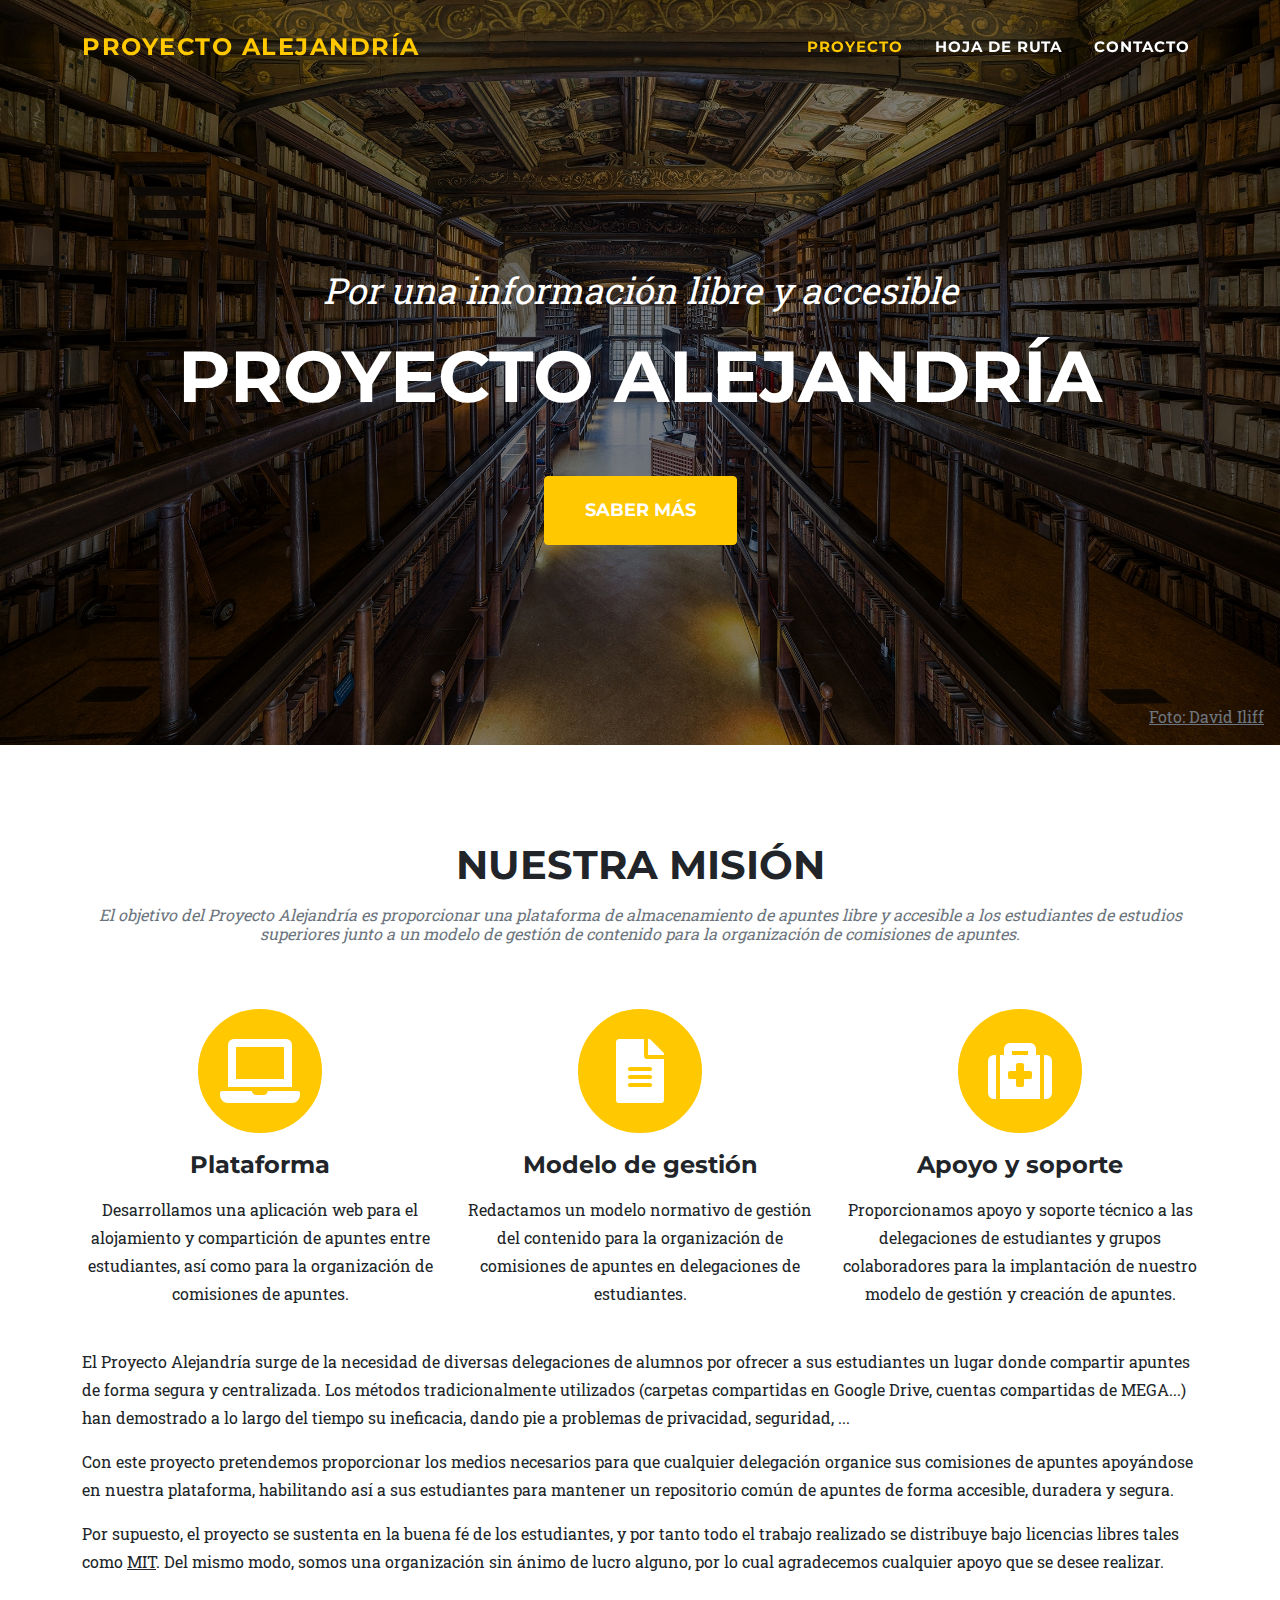
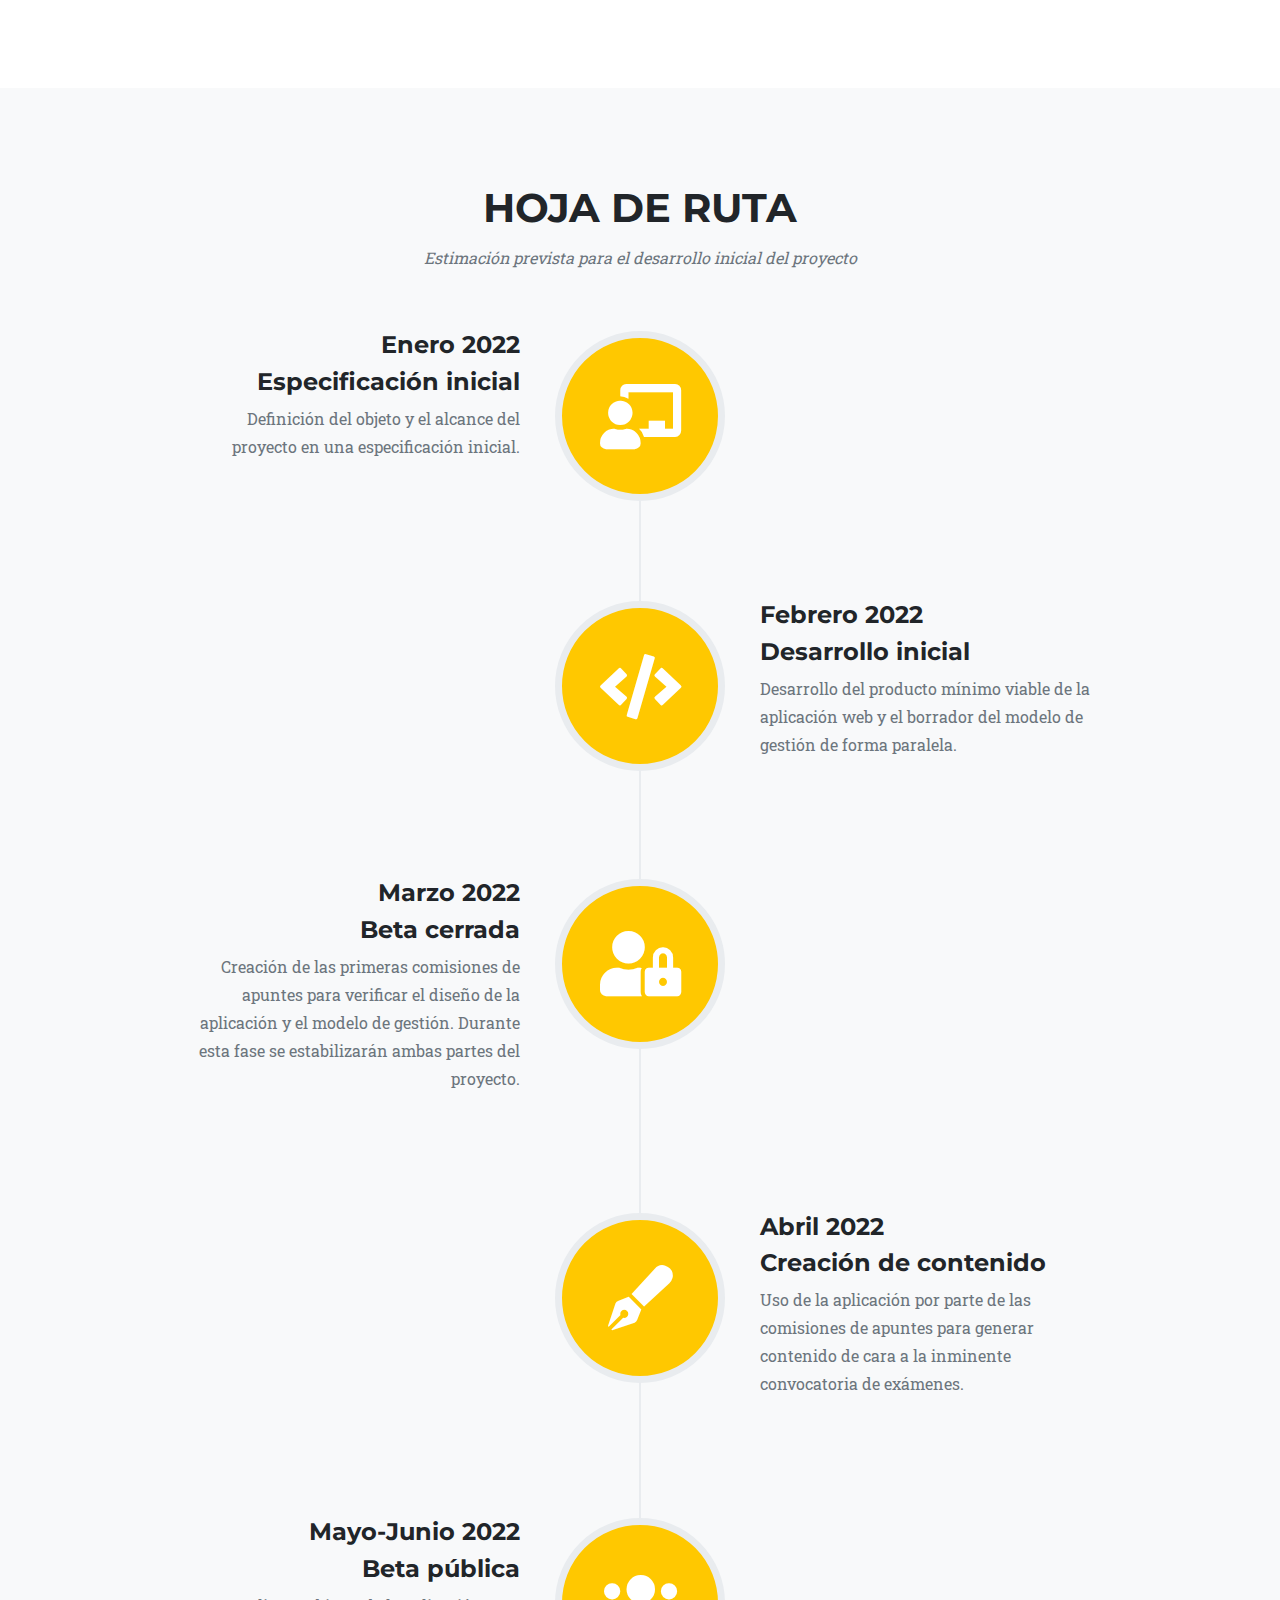
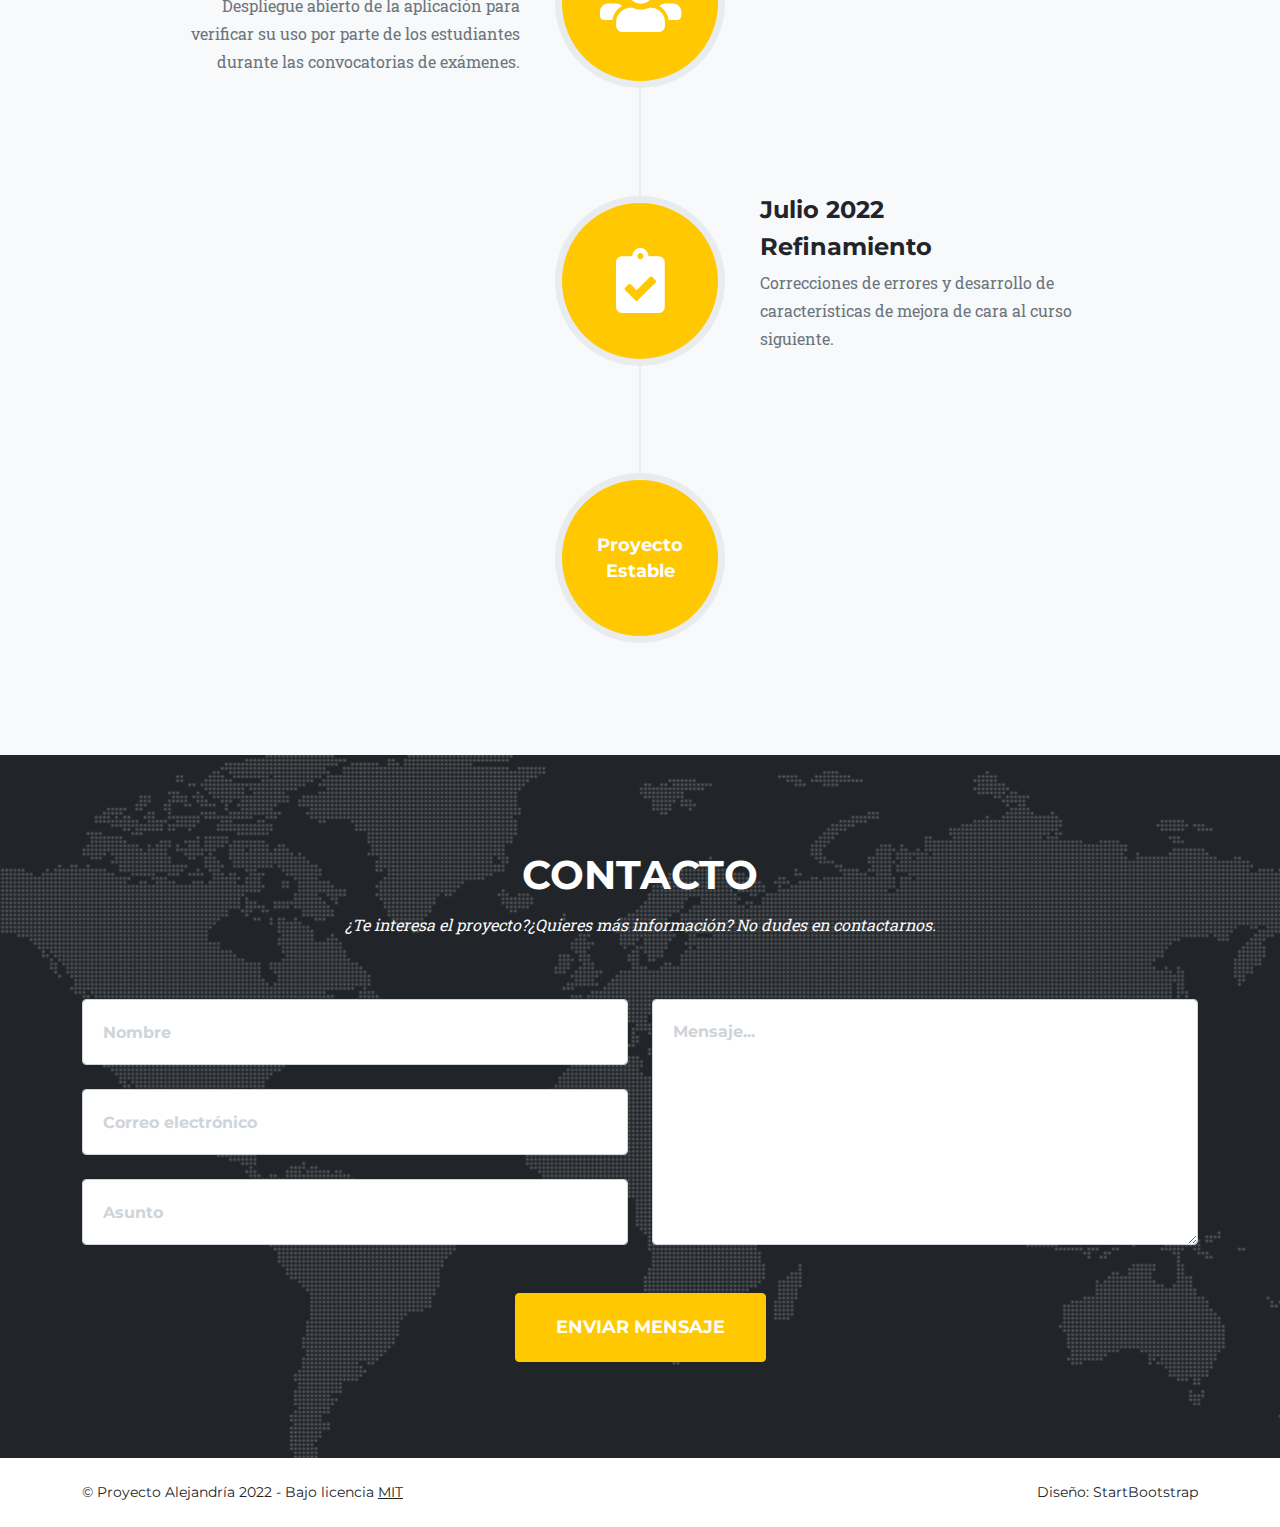
==== index.html @ dcf5bb4a "deploy: 50ae8acf750f9e8b99eaed8aeb4796adbdb91ac5" ====
<!doctype html><html><meta charset=utf-8>
<meta name=viewport content="width=device-width,initial-scale=1,shrink-to-fit=no">
<title>Proyecto Alejandría</title>
<link rel=icon type=image/x-icon href=/favicon.ico>
<link rel=stylesheet href=https://cdnjs.cloudflare.com/ajax/libs/font-awesome/5.15.4/css/all.min.css integrity="sha512-1ycn6IcaQQ40/MKBW2W4Rhis/DbILU74C1vSrLJxCq57o941Ym01SwNsOMqvEBFlcgUa6xLiPY/NS5R+E6ztJQ==" crossorigin=anonymous referrerpolicy=no-referrer>
<link href="https://fonts.googleapis.com/css?family=Montserrat:400,700" rel=stylesheet type=text/css>
<link href="https://fonts.googleapis.com/css?family=Roboto+Slab:400,100,300,700" rel=stylesheet type=text/css>
<link href=/sass/main.da55b5e3bb7fbbf6823df11631eddcbd10e75959806f0e089d5316227996bf57.css rel=stylesheet>
<body><nav class="navbar navbar-expand-lg navbar-dark fixed-top" id=mainNav>
<div class=container>
<a class=navbar-brand href=/>
Proyecto Alejandría
</a>
<button class=navbar-toggler type=button data-bs-toggle=collapse data-bs-target=#navbarResponsive aria-controls=navbarResponsive aria-expanded=false aria-label=Menú>
Menú <i class="fas fa-bars ms-1"></i>
</button>
<div class="collapse navbar-collapse" id=navbarResponsive>
<ul class="navbar-nav text-uppercase ms-auto py-4 py-lg-0">
<li class=nav-item><a class=nav-link href=#proyecto>Proyecto</a></li>
<li class=nav-item><a class=nav-link href=#hoja-ruta>Hoja de Ruta</a></li>
<li class=nav-item><a class=nav-link href=#contacto>Contacto</a></li>
</ul>
</div>
</div>
</nav>
<header class=masthead>
<div class=container>
<div class=masthead-subheading>Por una información libre y accesible</div>
<div class="masthead-heading text-uppercase">Proyecto Alejandría</div>
<a class="btn btn-primary btn-xl text-uppercase" href=#proyecto role=button title="Saber Más">Saber Más</a>
</div>
<div class=copyright>
<a class=text-muted href=https://commons.wikimedia.org/wiki/File:Duke_Humfrey%27s_Library_Interior_4,_Bodleian_Library,_Oxford,_UK_-_Diliff.jpg target=_blank title="Bodleian Library, Oxford, UK - Por David Iliff - Licencia CC BY-SA 3.0">Foto: David Iliff</a>
</div>
</header>
<section class=page-section id=proyecto>
<div class=container>
<div class=text-center>
<h2 class="section-heading text-uppercase">Nuestra Misión</h2>
<h3 class="section-subheading text-muted">El objetivo del Proyecto Alejandría es proporcionar una plataforma de almacenamiento de apuntes libre y accesible a los estudiantes de estudios superiores junto a un modelo de gestión de contenido para la organización de comisiones de apuntes.</h3>
</div>
<div class="row text-center">
<div class=col-md-4>
<span class="fa-stack fa-4x">
<i class="fas fa-circle fa-stack-2x text-primary"></i>
<i class="fas fa-laptop fa-stack-1x fa-inverse"></i>
</span>
<h4 class=my-3>Plataforma</h4>
<p>Desarrollamos una aplicación web para el alojamiento y compartición de apuntes entre estudiantes, así como para la organización de comisiones de apuntes.</p>
</div>
<div class=col-md-4>
<span class="fa-stack fa-4x">
<i class="fas fa-circle fa-stack-2x text-primary"></i>
<i class="fas fa-file-alt fa-stack-1x fa-inverse"></i>
</span>
<h4 class=my-3>Modelo de gestión</h4>
<p>Redactamos un modelo normativo de gestión del contenido para la organización de comisiones de apuntes en delegaciones de estudiantes.</p>
</div>
<div class=col-md-4>
<span class="fa-stack fa-4x">
<i class="fas fa-circle fa-stack-2x text-primary"></i>
<i class="fas fa-medkit fa-stack-1x fa-inverse"></i>
</span>
<h4 class=my-3>Apoyo y soporte</h4>
<p>Proporcionamos apoyo y soporte técnico a las delegaciones de estudiantes y grupos colaboradores para la implantación de nuestro modelo de gestión y creación de apuntes.</p>
</div>
</div>
<div class=mt-4>
<p>El Proyecto Alejandría surge de la necesidad de diversas delegaciones de alumnos por ofrecer a sus estudiantes un lugar donde compartir apuntes de forma segura y centralizada. Los métodos tradicionalmente utilizados (carpetas compartidas en Google Drive, cuentas compartidas de MEGA...) han demostrado a lo largo del tiempo su ineficacia, dando pie a problemas de privacidad, seguridad, ...</p>
<p>Con este proyecto pretendemos proporcionar los medios necesarios para que cualquier delegación organice sus comisiones de apuntes apoyándose en nuestra plataforma, habilitando así a sus estudiantes para mantener un repositorio común de apuntes de forma accesible, duradera y segura.</p>
<p>Por supuesto, el proyecto se sustenta en la buena fé de los estudiantes, y por tanto todo el trabajo realizado se distribuye bajo licencias libres tales como <a class=link-dark href=https://opensource.org/licenses/MIT target=_blank title="Licencia MIT">MIT</a>. Del mismo modo, somos una organización sin ánimo de lucro alguno, por lo cual agradecemos cualquier apoyo que se desee realizar.</p>
</div>
</div>
</section>
<section class="page-section bg-light" id=hoja-ruta>
<div class=container>
<div class=text-center>
<h2 class="section-heading text-uppercase">Hoja de Ruta</h2>
<h3 class="section-subheading text-muted">Estimación prevista para el desarrollo inicial del proyecto</h3>
</div>
<ul class=timeline>
<li>
<div class=timeline-image>
<i class="fas fa-chalkboard-teacher"></i>
</div>
<div class=timeline-panel>
<div class=timeline-heading>
<h4>Enero 2022</h4>
<h4 class=subheading>Especificación inicial</h4>
</div>
<div class=timeline-body><p class=text-muted>Definición del objeto y el alcance del proyecto en una especificación inicial. </p></div>
</div>
</li>
<li class=timeline-inverted>
<div class=timeline-image>
<i class="fas fa-code"></i>
</div>
<div class=timeline-panel>
<div class=timeline-heading>
<h4>Febrero 2022</h4>
<h4 class=subheading>Desarrollo inicial</h4>
</div>
<div class=timeline-body><p class=text-muted>Desarrollo del producto mínimo viable de la aplicación web y el borrador del modelo de gestión de forma paralela. </p></div>
</div>
</li>
<li>
<div class=timeline-image>
<i class="fas fa-user-lock"></i>
</div>
<div class=timeline-panel>
<div class=timeline-heading>
<h4>Marzo 2022</h4>
<h4 class=subheading>Beta cerrada</h4>
</div>
<div class=timeline-body><p class=text-muted>Creación de las primeras comisiones de apuntes para verificar el diseño de la aplicación y el modelo de gestión. Durante esta fase se estabilizarán ambas partes del proyecto.</p></div>
</div>
</li>
<li class=timeline-inverted>
<div class=timeline-image>
<i class="fas fa-pen-fancy"></i>
</div>
<div class=timeline-panel>
<div class=timeline-heading>
<h4>Abril 2022</h4>
<h4 class=subheading>Creación de contenido</h4>
</div>
<div class=timeline-body><p class=text-muted>Uso de la aplicación por parte de las comisiones de apuntes para generar contenido de cara a la inminente convocatoria de exámenes.</p></div>
</div>
</li>
<li>
<div class=timeline-image>
<i class="fas fa-users"></i>
</div>
<div class=timeline-panel>
<div class=timeline-heading>
<h4>Mayo-Junio 2022</h4>
<h4 class=subheading>Beta pública</h4>
</div>
<div class=timeline-body><p class=text-muted>Despliegue abierto de la aplicación para verificar su uso por parte de los estudiantes durante las convocatorias de exámenes.</p></div>
</div>
</li>
<li class=timeline-inverted>
<div class=timeline-image>
<i class="fas fa-clipboard-check"></i>
</div>
<div class=timeline-panel>
<div class=timeline-heading>
<h4>Julio 2022</h4>
<h4 class=subheading>Refinamiento</h4>
</div>
<div class=timeline-body><p class=text-muted>Correcciones de errores y desarrollo de características de mejora de cara al curso siguiente.</p></div>
</div>
</li>
<li>
<div class=timeline-image>
<h4>
Proyecto
<br>
Estable
</h4>
</div>
</li>
</ul>
</div>
</section>
<section class=page-section id=contacto>
<div class=container>
<div class=text-center>
<h2 class="section-heading text-uppercase">Contacto</h2>
<h3 class="section-subheading text-light">¿Te interesa el proyecto?¿Quieres más información? No dudes en contactarnos.</h3>
</div>
<form action=https://formspree.io/f/mwkyvnyo method=post>
<div class="row align-items-stretch mb-5">
<div class=col-md-6>
<div class=form-group>
<input class=form-control name=name type=text placeholder=Nombre required>
</div>
<div class=form-group>
<input class=form-control name=email type=email placeholder="Correo electrónico" required>
</div>
<div class="form-group mb-md-0">
<input class=form-control name=subject type=text placeholder=Asunto required>
</div>
</div>
<div class=col-md-6>
<div class="form-group form-group-textarea mb-md-0">
<textarea class=form-control name=message placeholder=Mensaje... required></textarea>
</div>
</div>
</div>
<div class=text-center>
<button class="btn btn-primary btn-xl text-uppercase" type=submit>Enviar mensaje</button>
</div>
</form>
</div>
</section>
<footer class="footer py-4">
<div class=container>
<div class="row align-items-center">
<div class="col-lg-4 text-lg-start">
&copy; Proyecto Alejandría 2022 - Bajo licencia <a class=link-dark href=https://opensource.org/licenses/MIT target=_blank title="Licencia MIT">MIT</a>
</div>
<div class="col-lg-4 my-3 my-lg-0">
</div>
<div class="col-lg-4 text-lg-end">
<a class="link-dark text-decoration-none" href=https://github.com/StartBootstrap/startbootstrap-agency target=_blank>Diseño: StartBootstrap</a>
</div>
</div>
</div>
</footer>
<script src=https://cdn.jsdelivr.net/npm/bootstrap@5.1.3/dist/js/bootstrap.bundle.min.js></script>
<script src=/js/scripts.078319189ae0132d919660f24d5e4fb6f93fa669568d945495b2c49f34165486.js></script>
</body>
</html>
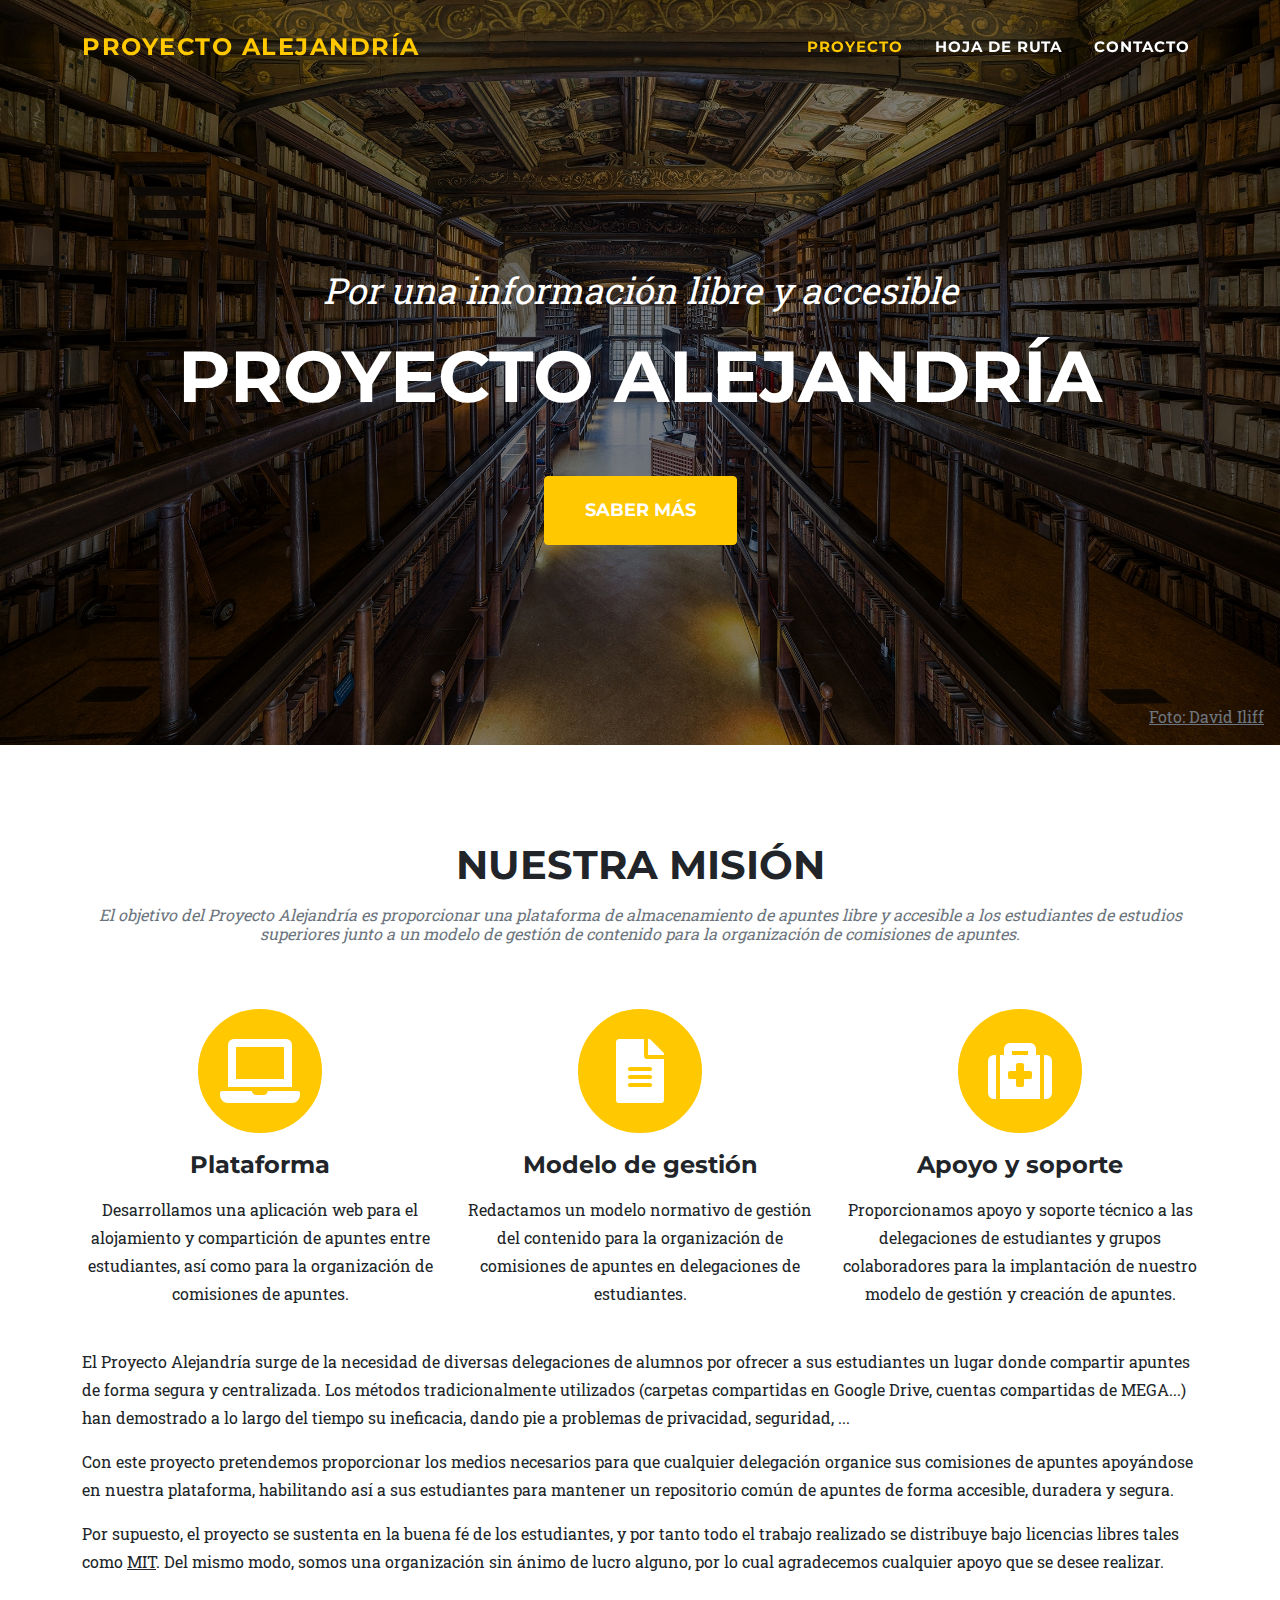
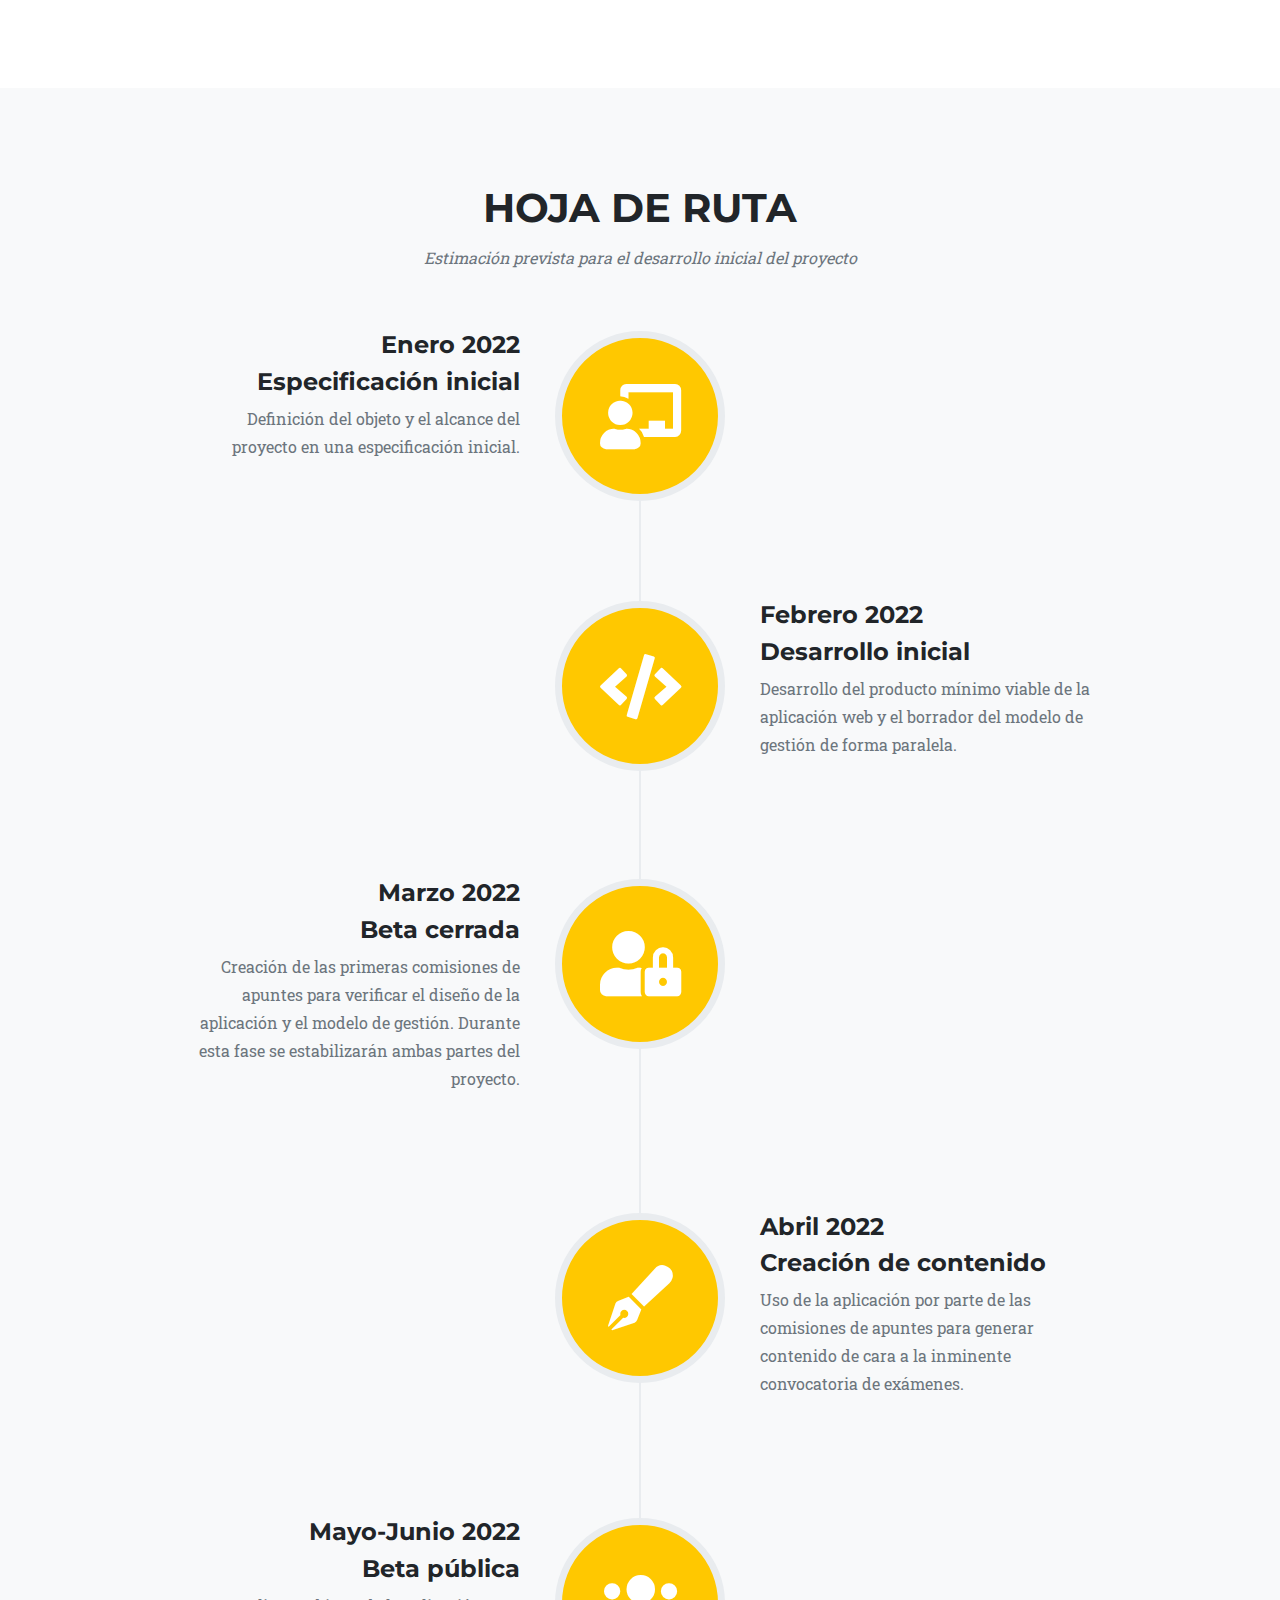
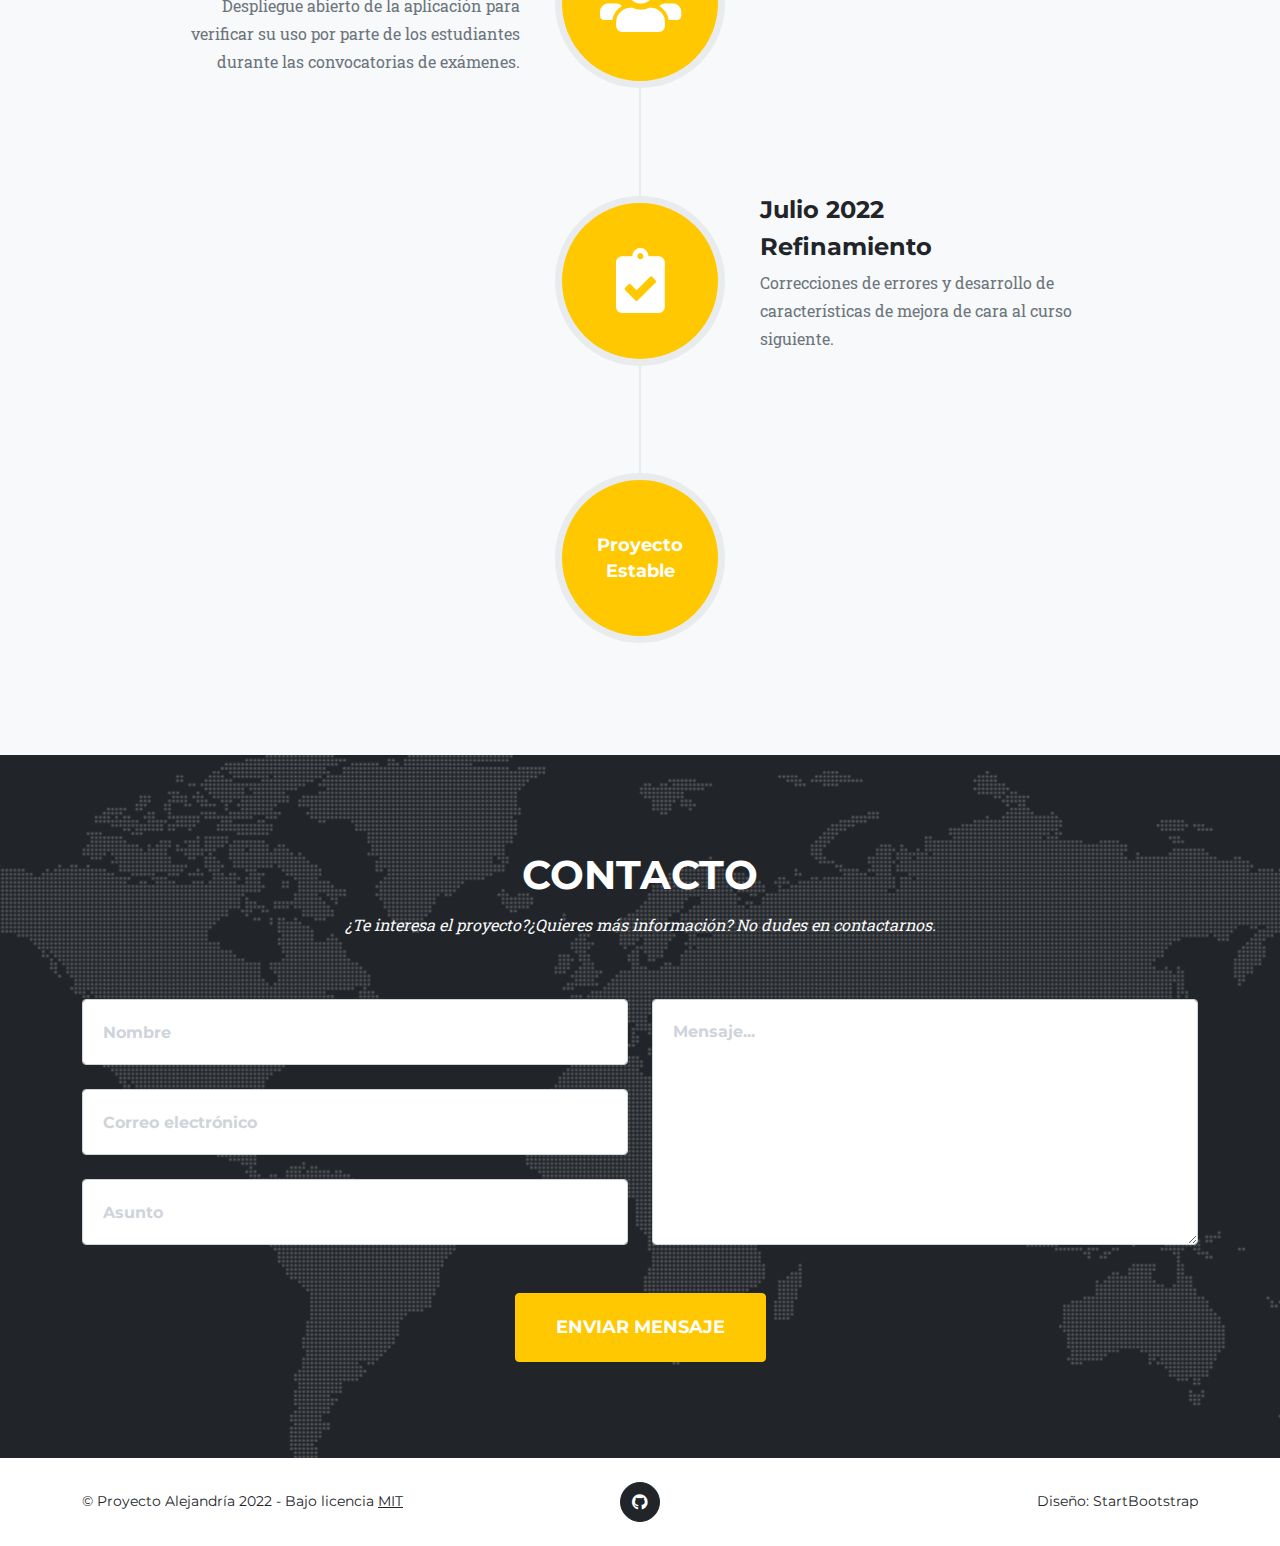
==== commit 989c6481: "deploy: cc19c4b8cca70e0024ae22dfbb6fc271e635e6be" ====
--- a/index.html
+++ b/index.html
@@ -201,6 +201,9 @@
 &copy; Proyecto Alejandría 2022 - Bajo licencia <a class=link-dark href=https://opensource.org/licenses/MIT target=_blank title="Licencia MIT">MIT</a>
 </div>
 <div class="col-lg-4 my-3 my-lg-0">
+<a class="btn btn-dark btn-social mx-2" href=https://github.com/proyecto-alejandria title="Proyecto Alejandría en GitHub" target=_blank>
+<i class="fab fa-github"></i>
+</a>
 </div>
 <div class="col-lg-4 text-lg-end">
 <a class="link-dark text-decoration-none" href=https://github.com/StartBootstrap/startbootstrap-agency target=_blank>Diseño: StartBootstrap</a>
@@ -209,6 +212,6 @@
 </div>
 </footer>
 <script src=https://cdn.jsdelivr.net/npm/bootstrap@5.1.3/dist/js/bootstrap.bundle.min.js></script>
-<script src=/js/scripts.078319189ae0132d919660f24d5e4fb6f93fa669568d945495b2c49f34165486.js></script>
+<script src=/js/home.078319189ae0132d919660f24d5e4fb6f93fa669568d945495b2c49f34165486.js></script>
 </body>
 </html>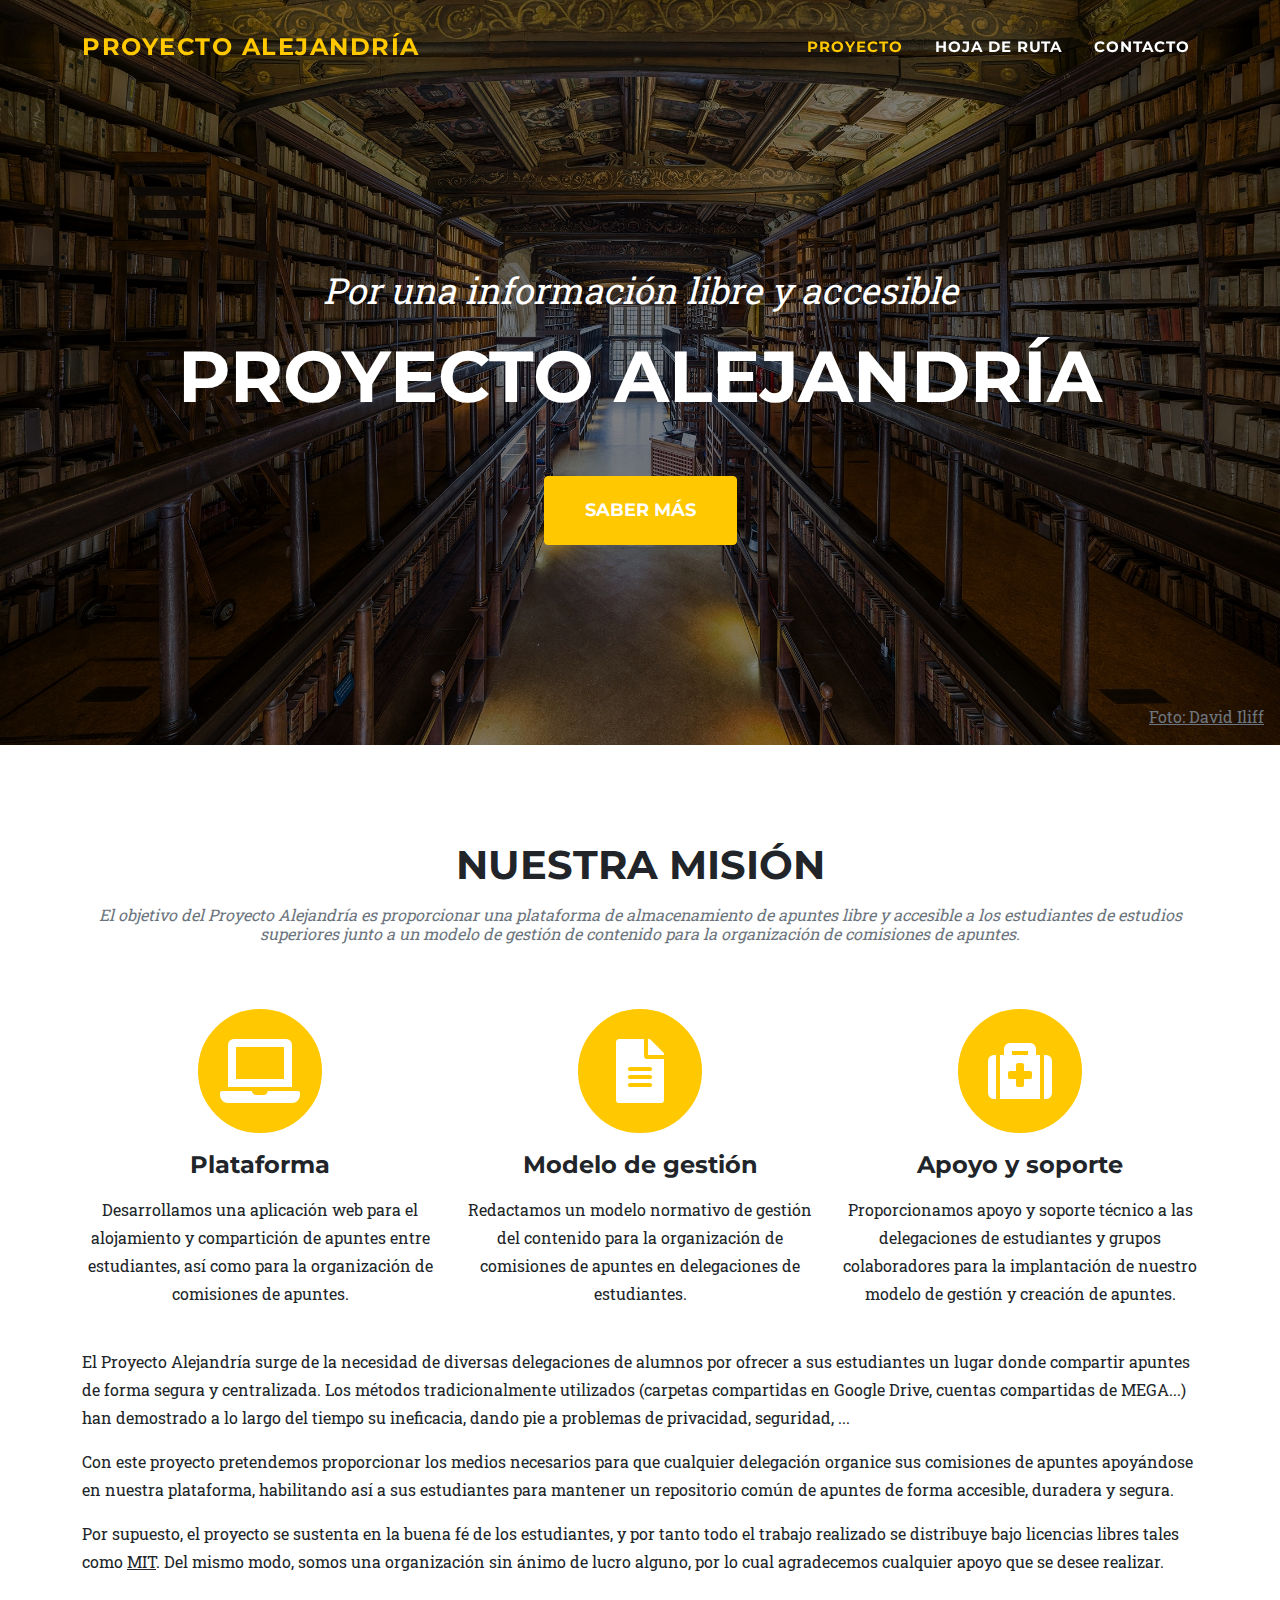
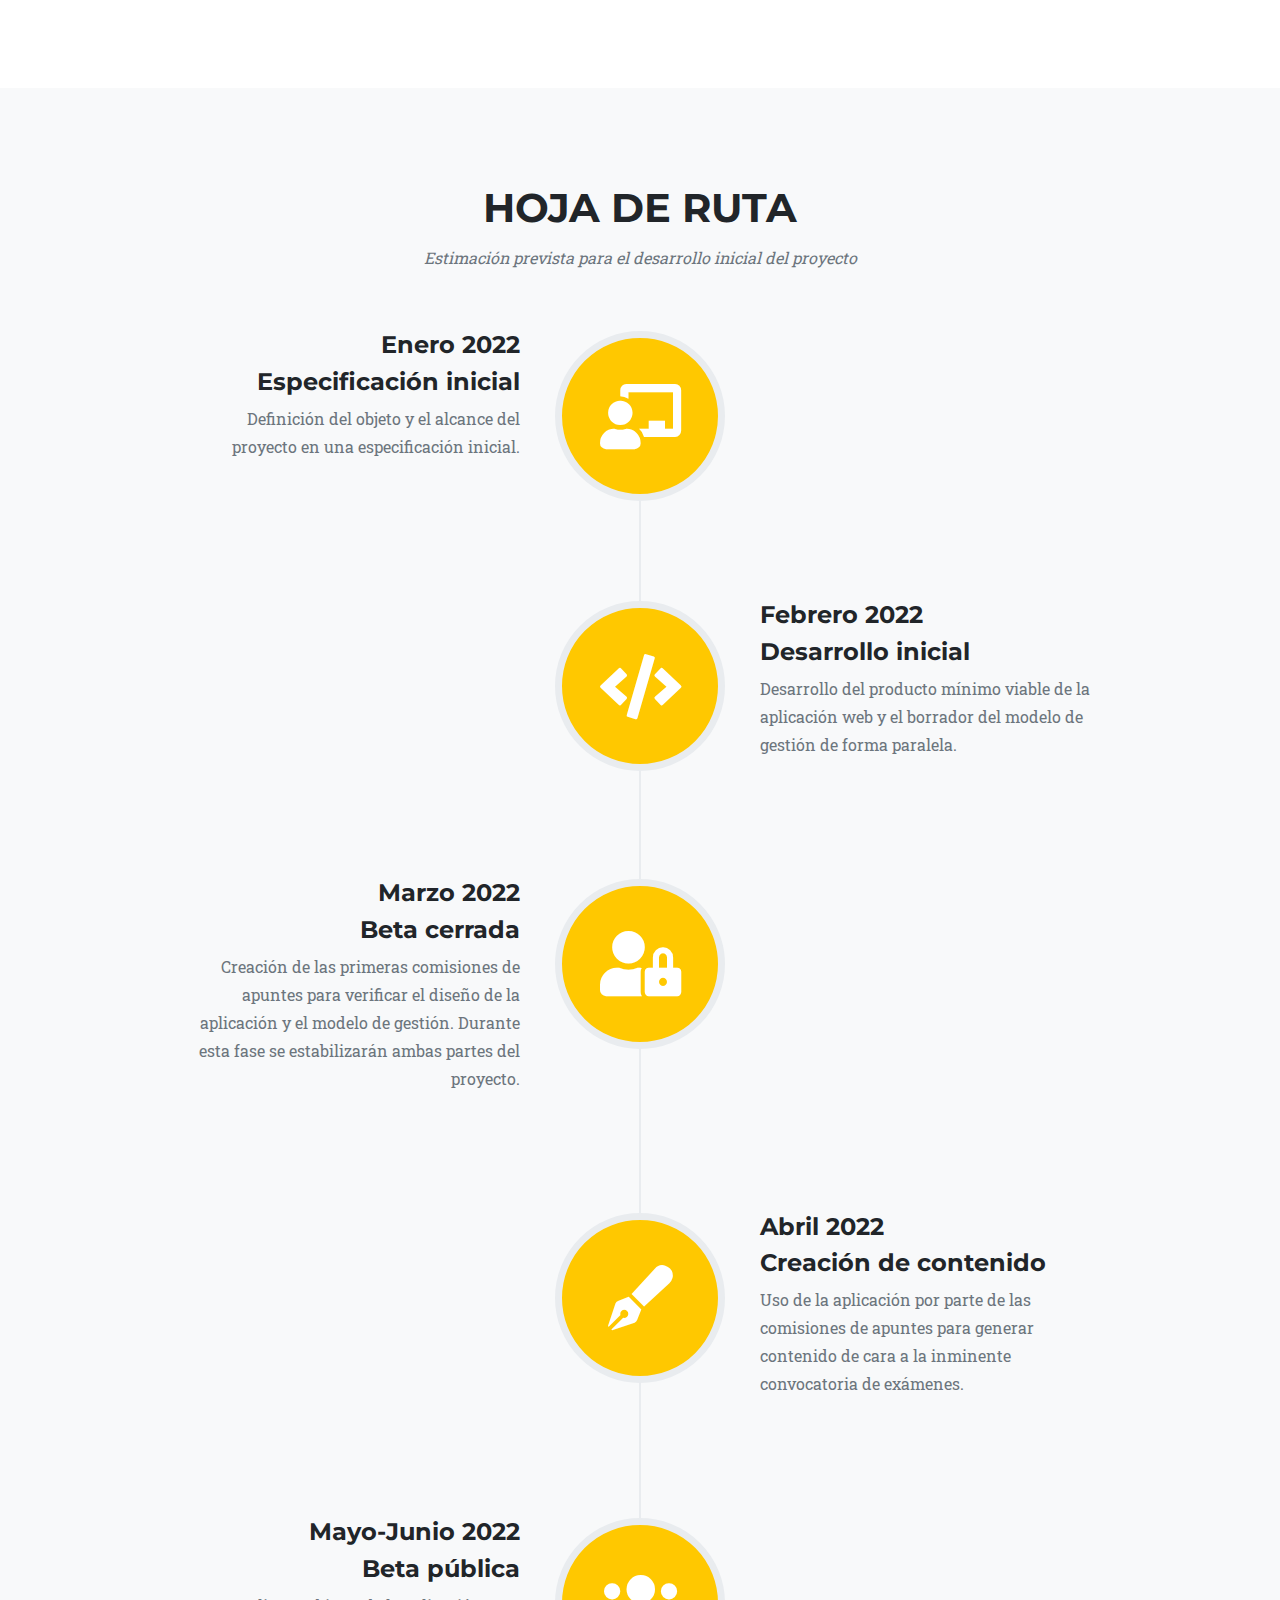
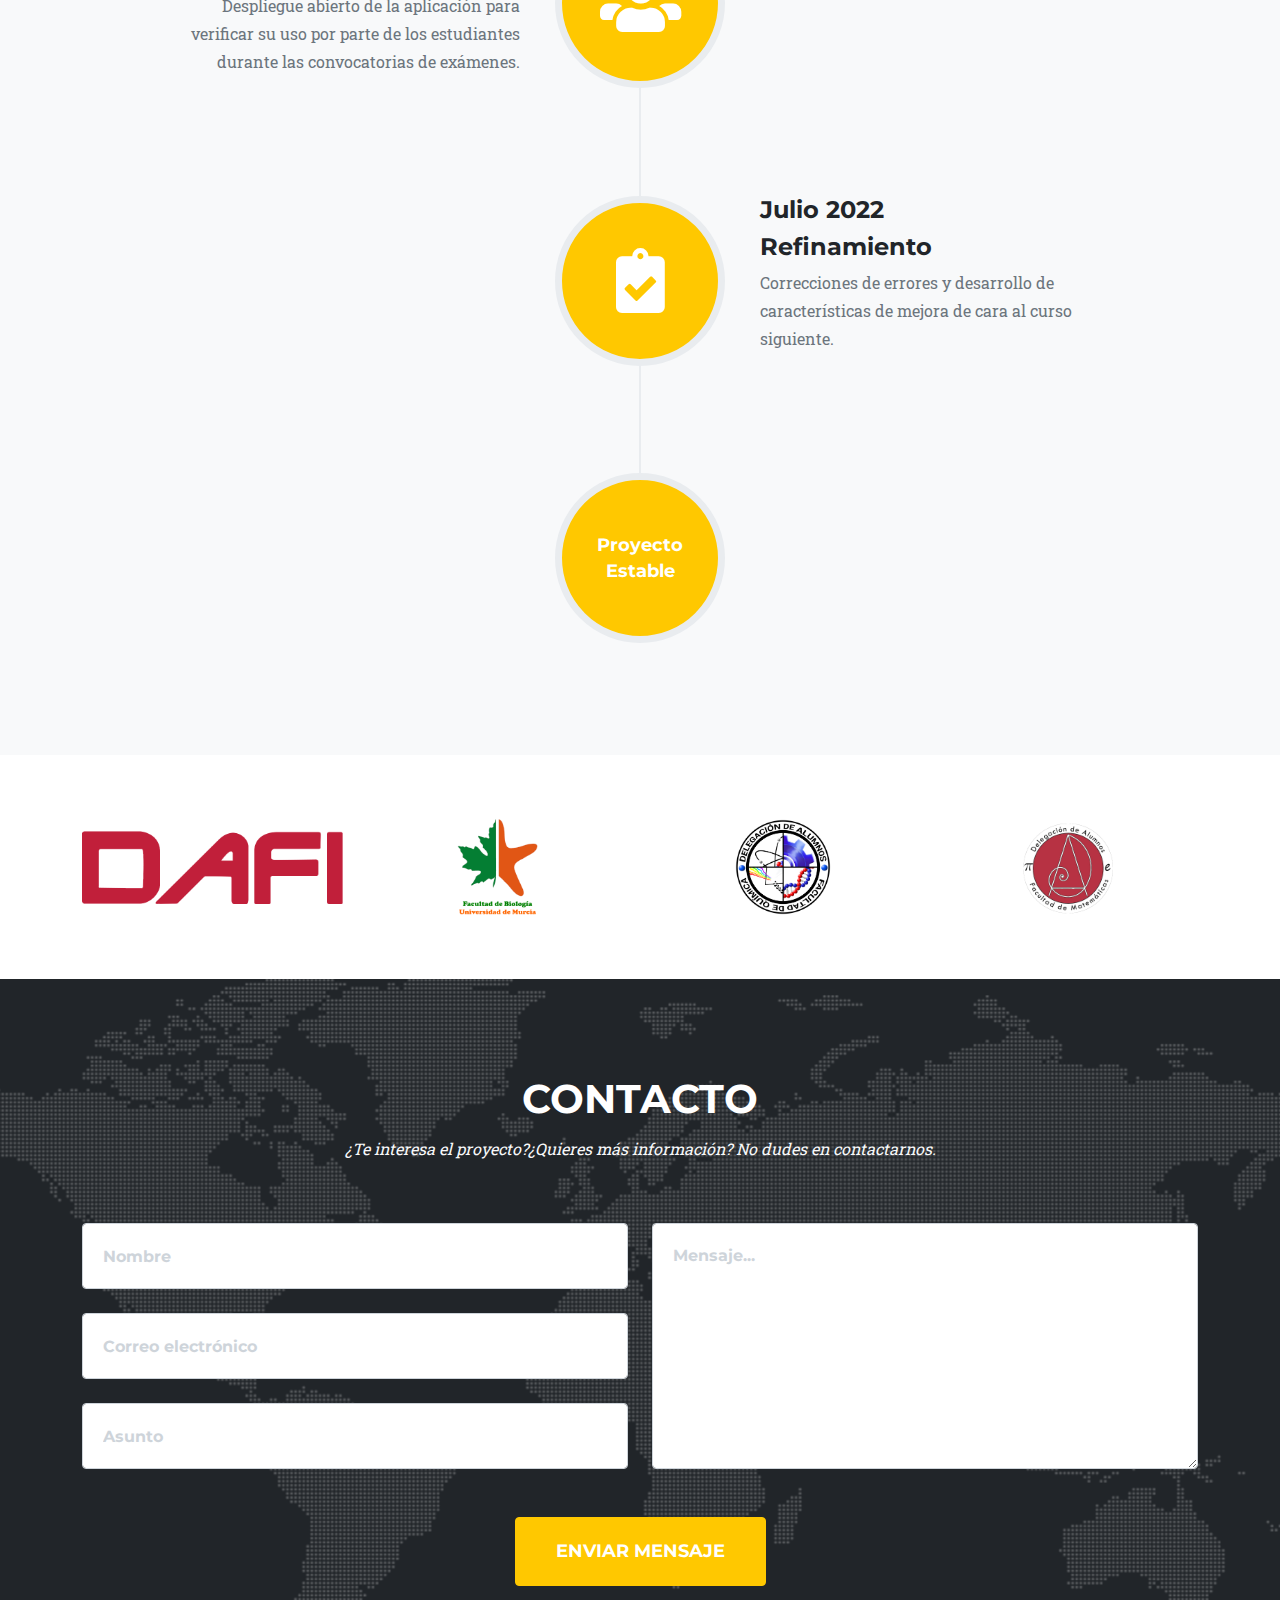
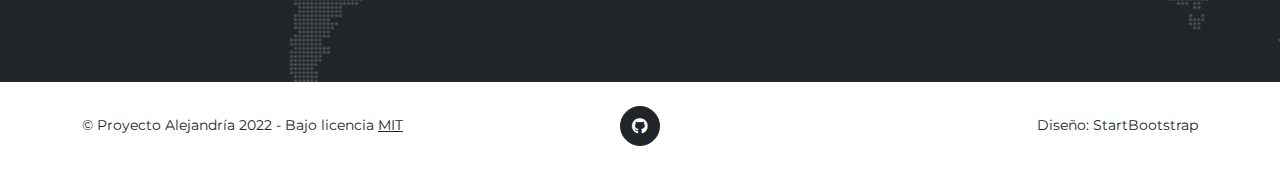
==== commit bc291ac5: "deploy: 3f21ba728e3d44163312469c39e478eb63327b96" ====
--- a/index.html
+++ b/index.html
@@ -163,6 +163,32 @@
 </ul>
 </div>
 </section>
+<div class=py-5>
+<div class=container>
+<div class="row align-items-center">
+<div class="col-md-3 col-sm-6 my-3">
+<a href=https://www.dafium.es/ title="Delegación de Alumnos de la Facultad de Informática" target=_blank>
+<img class="img-fluid img-brand d-block mx-auto" src=/img/partners/dafi.png alt="Delegación de Alumnos de la Facultad de Informática">
+</a>
+</div>
+<div class="col-md-3 col-sm-6 my-3">
+<a href=https://www.um.es/web/biologia/facultad/gestion/delegacion-de-estudiantes title="Delegación de Alumnos de la Facultad de Biología" target=_blank>
+<img class="img-fluid img-brand d-block mx-auto" style=height:6rem src=/img/partners/biologia.png alt="Delegación de Alumnos de la Facultad de Biología">
+</a>
+</div>
+<div class="col-md-3 col-sm-6 my-3">
+<a href=https://www.um.es/web/quimica/conoce-la-facultad/estructura/representacion-estudiantes/delegacion-alumnos title="Delegación de Alumnos de la Facultad de Química" target=_blank>
+<img class="img-fluid img-brand d-block mx-auto" style=height:6rem src=/img/partners/delequium.png alt="Delegación de Alumnos de la Facultad de Química">
+</a>
+</div>
+<div class="col-md-3 col-sm-6 my-3">
+<a href=https://www.um.es/web/matematicas/conoce-la-facultad/estructura/delegacion-estudiantes title="Delegación de Alumnos de la Facultad de Matemáticas" target=_blank>
+<img class="img-fluid img-brand d-block mx-auto" style=height:6rem src=/img/partners/damatem.png alt="Delegación de Alumnos de la Facultad de Matemáticas">
+</a>
+</div>
+</div>
+</div>
+</div>
 <section class=page-section id=contacto>
 <div class=container>
 <div class=text-center>
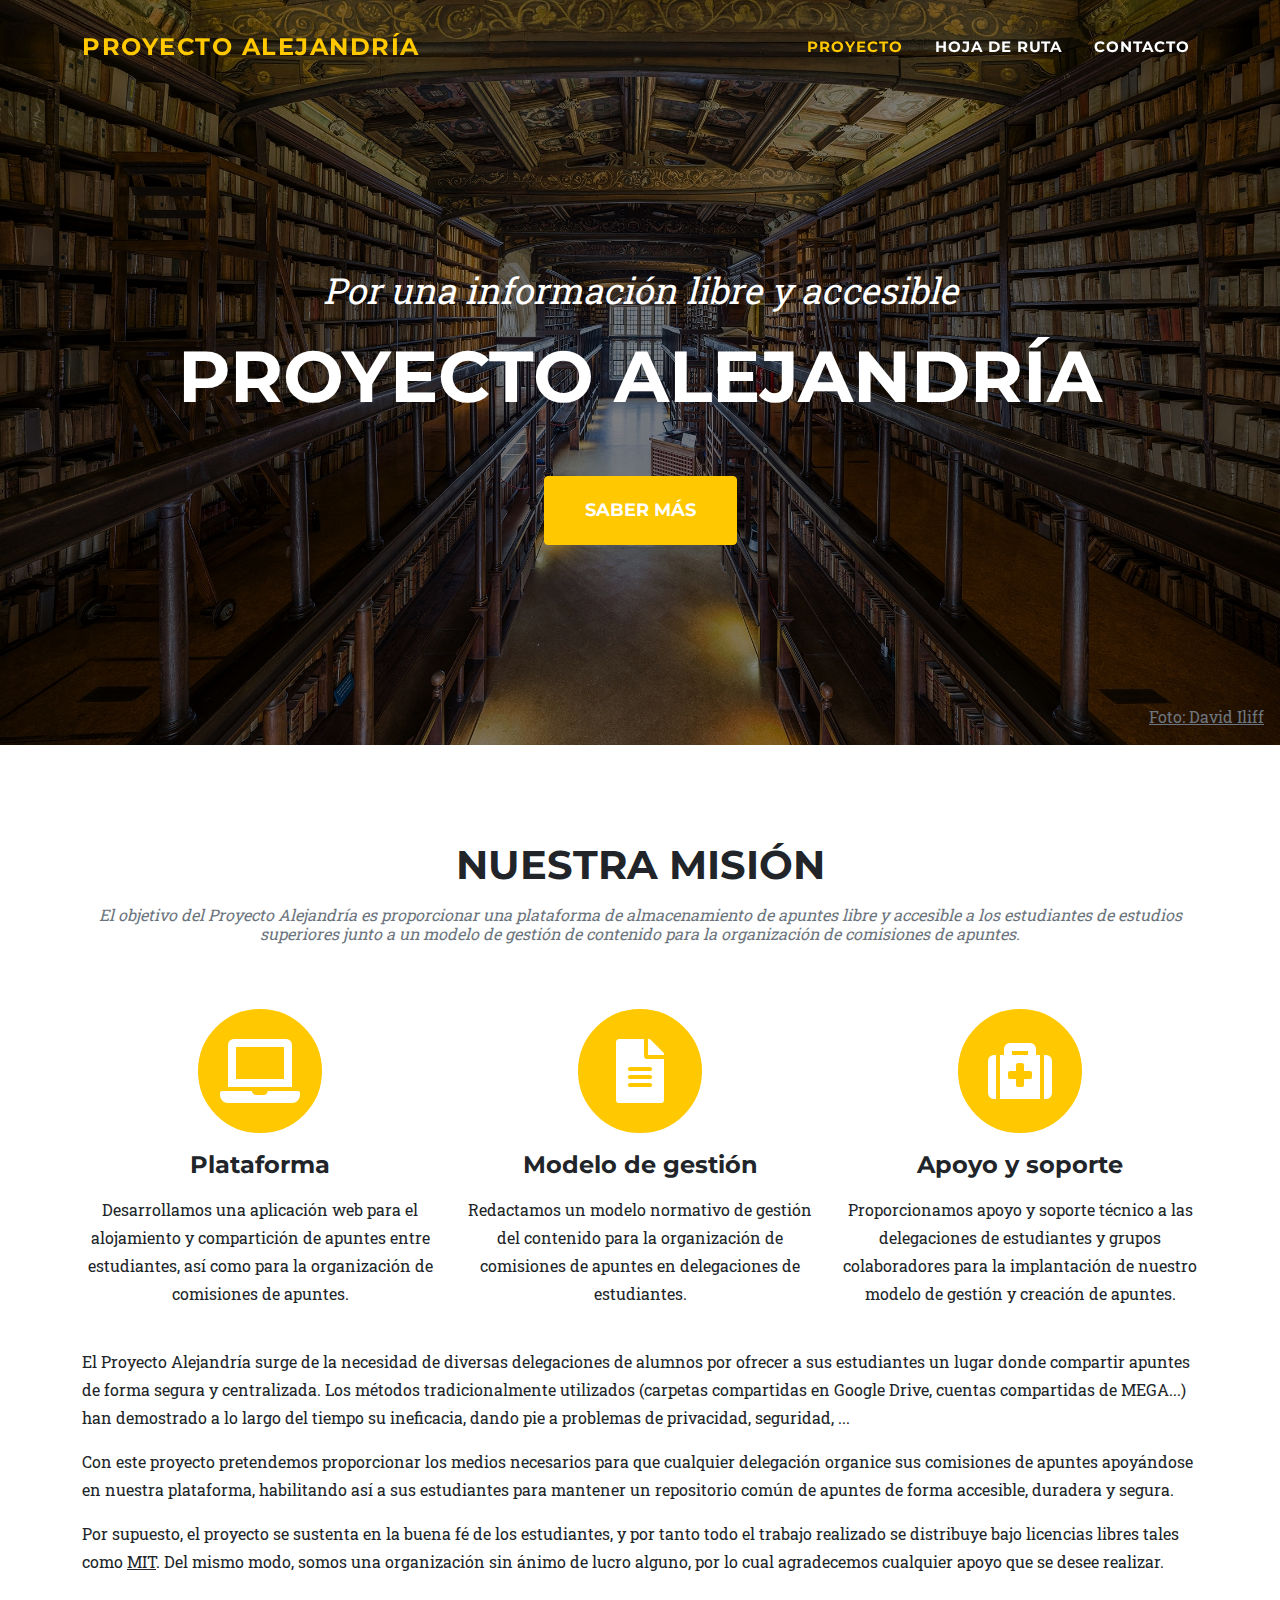
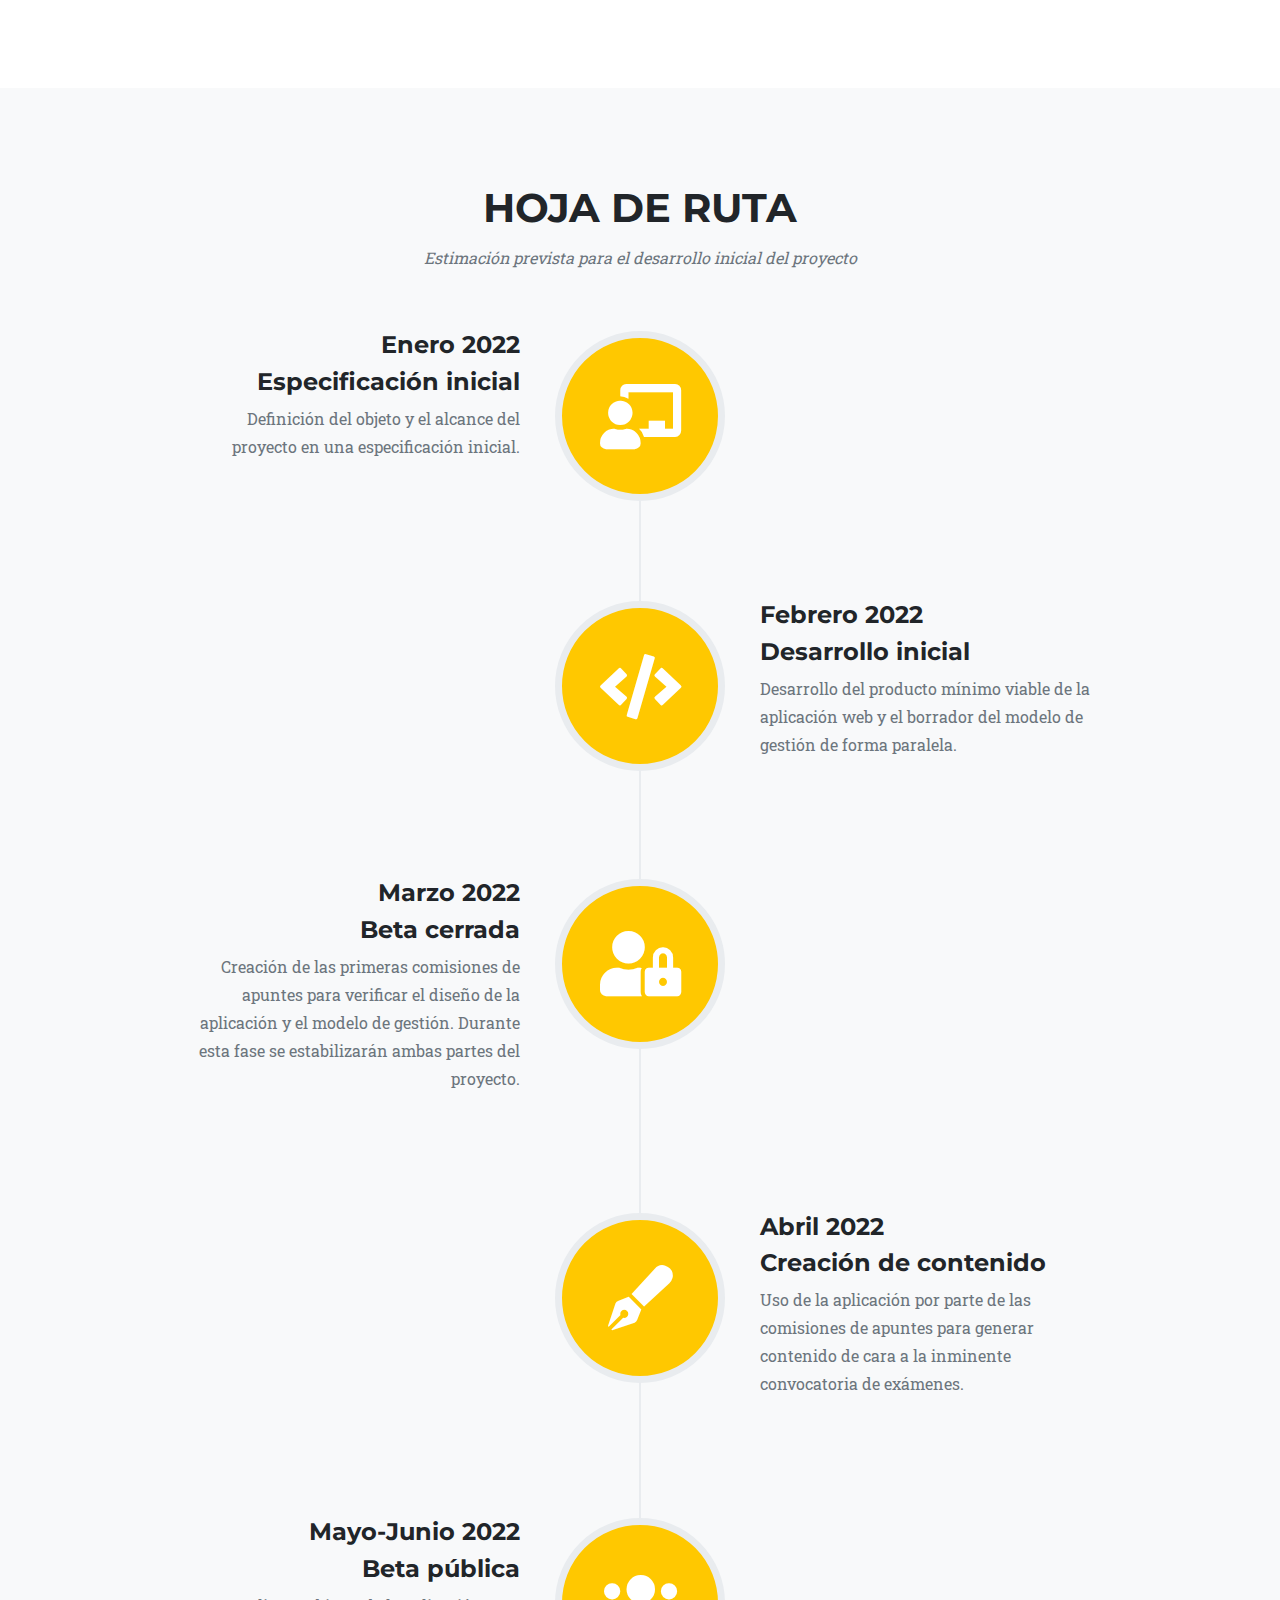
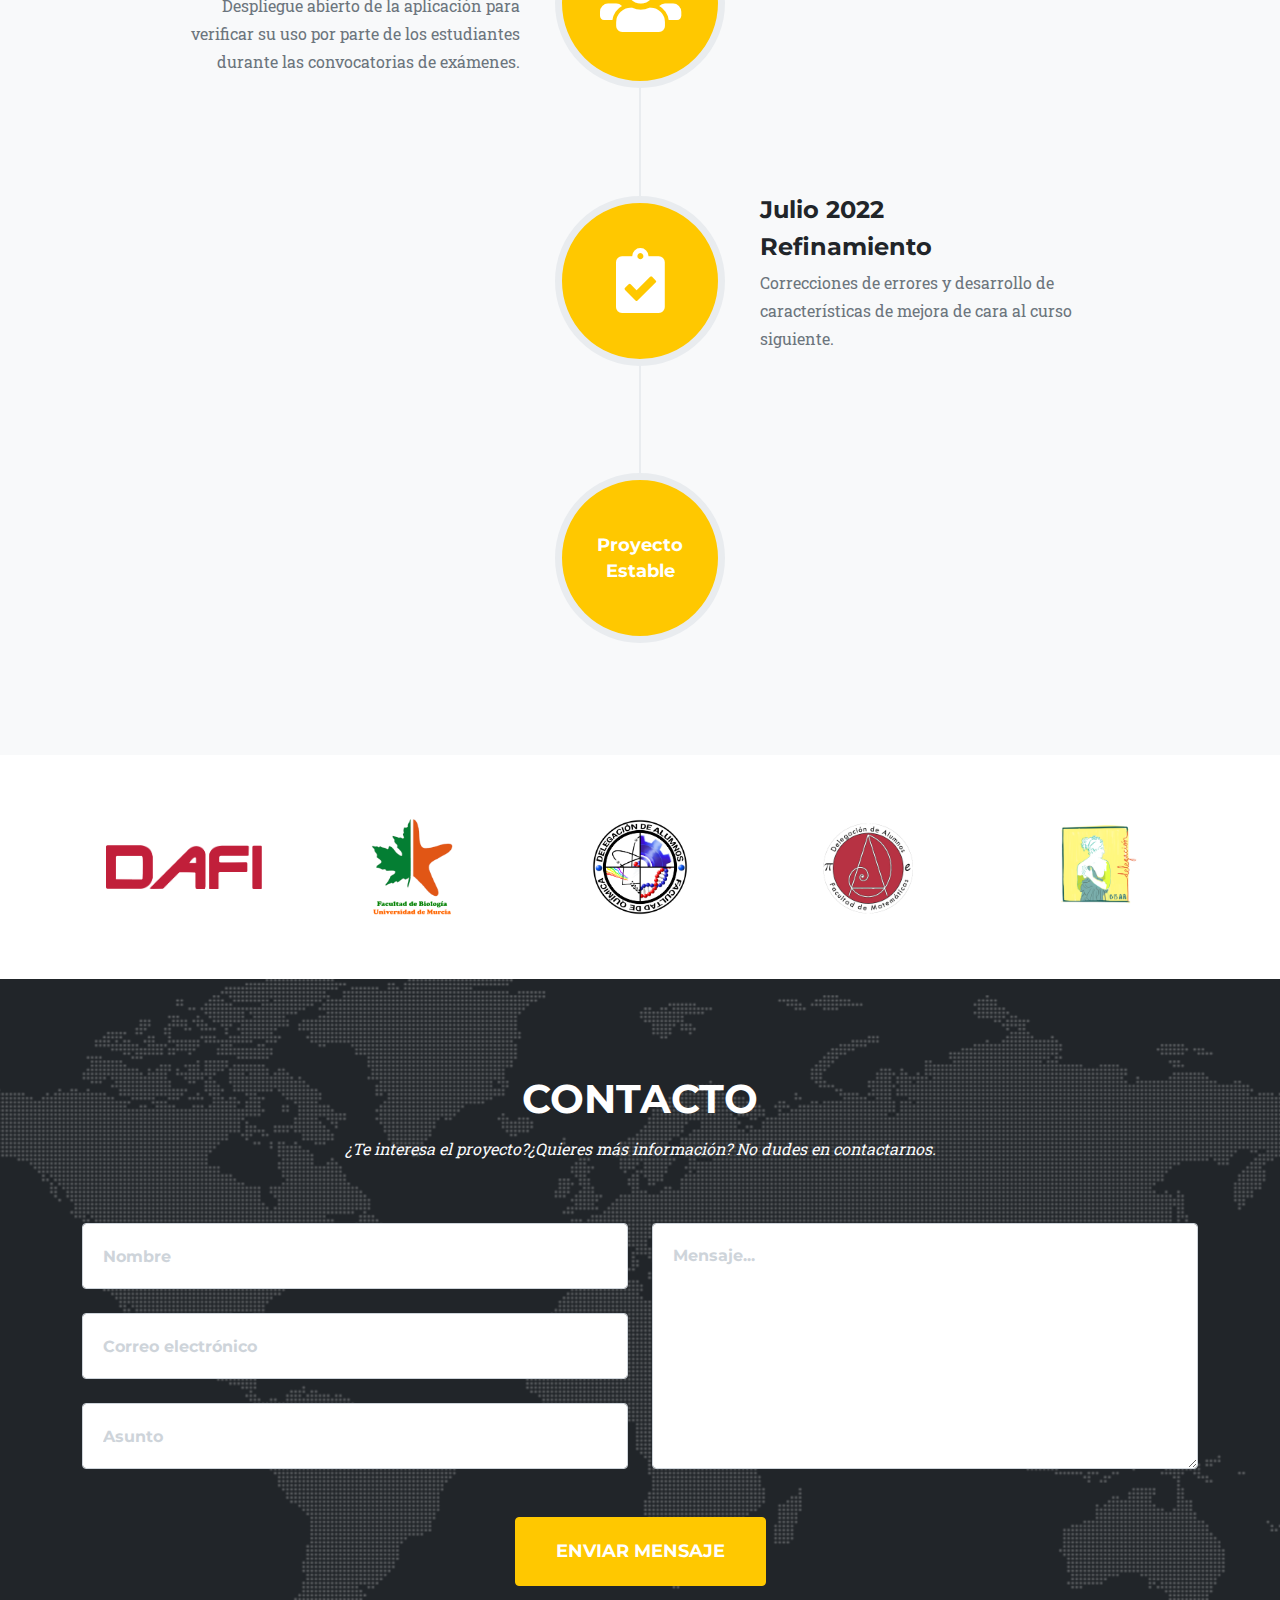
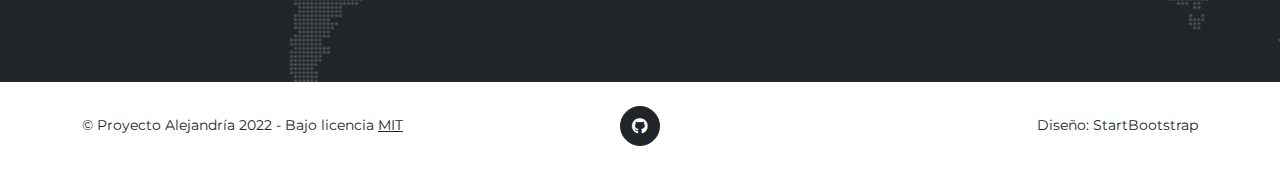
==== commit 03c873b1: "deploy: b1b44a44e35ca82535c30e867379c62bf422ff0e" ====
--- a/index.html
+++ b/index.html
@@ -5,7 +5,7 @@
 <link rel=stylesheet href=https://cdnjs.cloudflare.com/ajax/libs/font-awesome/5.15.4/css/all.min.css integrity="sha512-1ycn6IcaQQ40/MKBW2W4Rhis/DbILU74C1vSrLJxCq57o941Ym01SwNsOMqvEBFlcgUa6xLiPY/NS5R+E6ztJQ==" crossorigin=anonymous referrerpolicy=no-referrer>
 <link href="https://fonts.googleapis.com/css?family=Montserrat:400,700" rel=stylesheet type=text/css>
 <link href="https://fonts.googleapis.com/css?family=Roboto+Slab:400,100,300,700" rel=stylesheet type=text/css>
-<link href=/sass/main.da55b5e3bb7fbbf6823df11631eddcbd10e75959806f0e089d5316227996bf57.css rel=stylesheet>
+<link href=/sass/main.4e6131a4ca3157c7c2a47a63605296f895d32ce44cb5e9dfbfb9812191952841.css rel=stylesheet>
 <body><nav class="navbar navbar-expand-lg navbar-dark fixed-top" id=mainNav>
 <div class=container>
 <a class=navbar-brand href=/>
@@ -165,25 +165,30 @@
 </section>
 <div class=py-5>
 <div class=container>
-<div class="row align-items-center">
-<div class="col-md-3 col-sm-6 my-3">
+<div class="row row-cols-sm-3 row-cols-lg-5 align-items-center">
+<div class="col my-3">
 <a href=https://www.dafium.es/ title="Delegación de Alumnos de la Facultad de Informática" target=_blank>
 <img class="img-fluid img-brand d-block mx-auto" src=/img/partners/dafi.png alt="Delegación de Alumnos de la Facultad de Informática">
 </a>
 </div>
-<div class="col-md-3 col-sm-6 my-3">
+<div class="col my-3">
 <a href=https://www.um.es/web/biologia/facultad/gestion/delegacion-de-estudiantes title="Delegación de Alumnos de la Facultad de Biología" target=_blank>
 <img class="img-fluid img-brand d-block mx-auto" style=height:6rem src=/img/partners/biologia.png alt="Delegación de Alumnos de la Facultad de Biología">
 </a>
 </div>
-<div class="col-md-3 col-sm-6 my-3">
+<div class="col my-3">
 <a href=https://www.um.es/web/quimica/conoce-la-facultad/estructura/representacion-estudiantes/delegacion-alumnos title="Delegación de Alumnos de la Facultad de Química" target=_blank>
 <img class="img-fluid img-brand d-block mx-auto" style=height:6rem src=/img/partners/delequium.png alt="Delegación de Alumnos de la Facultad de Química">
 </a>
 </div>
-<div class="col-md-3 col-sm-6 my-3">
+<div class="col my-3">
 <a href=https://www.um.es/web/matematicas/conoce-la-facultad/estructura/delegacion-estudiantes title="Delegación de Alumnos de la Facultad de Matemáticas" target=_blank>
 <img class="img-fluid img-brand d-block mx-auto" style=height:6rem src=/img/partners/damatem.png alt="Delegación de Alumnos de la Facultad de Matemáticas">
+</a>
+</div>
+<div class="col my-3">
+<a href=https://www.um.es/web/bellasartes/perfil/estudiantes/representacion/delegacion title="Delegación de Alumnos de la Facultad de Bellas Artes" target=_blank>
+<img class="img-fluid img-brand d-block mx-auto" style=height:6rem src=/img/partners/bbaa.png alt="Delegación de Alumnos de la Facultad de Bellas Artes">
 </a>
 </div>
 </div>
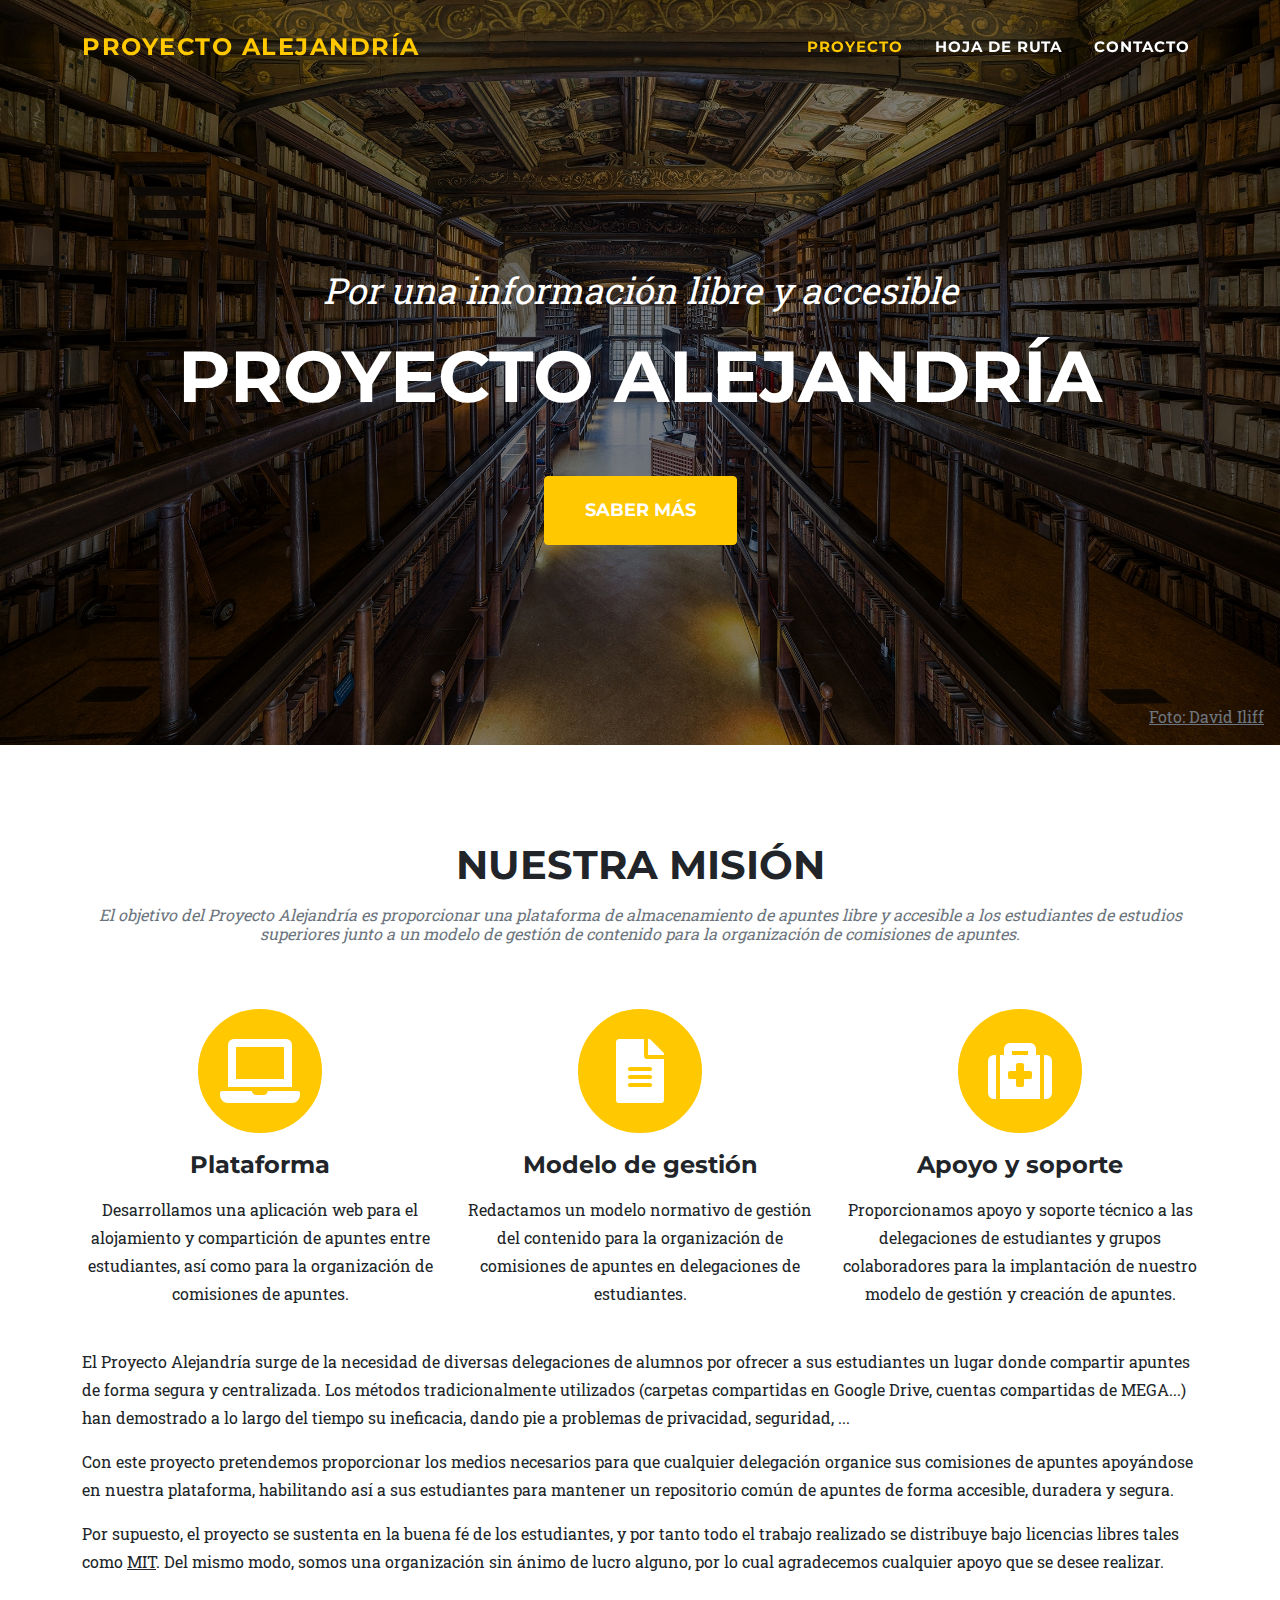
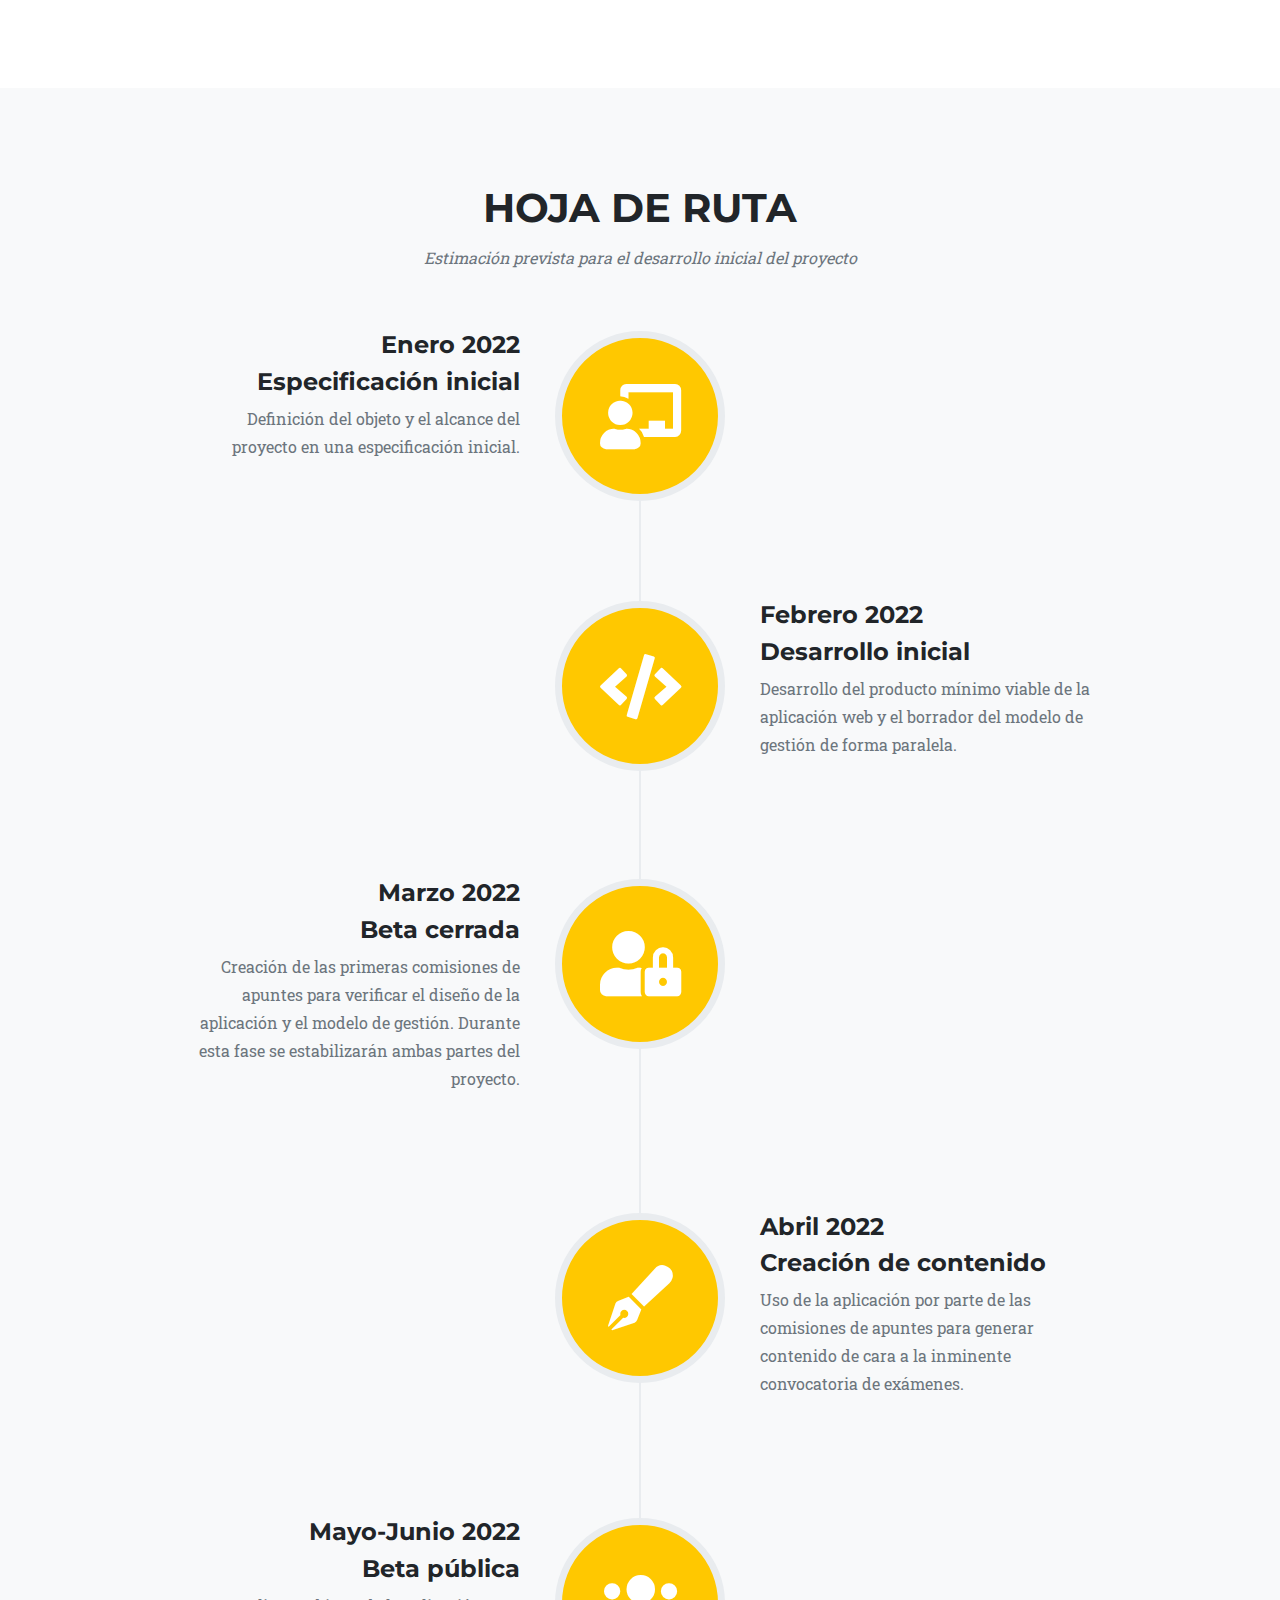
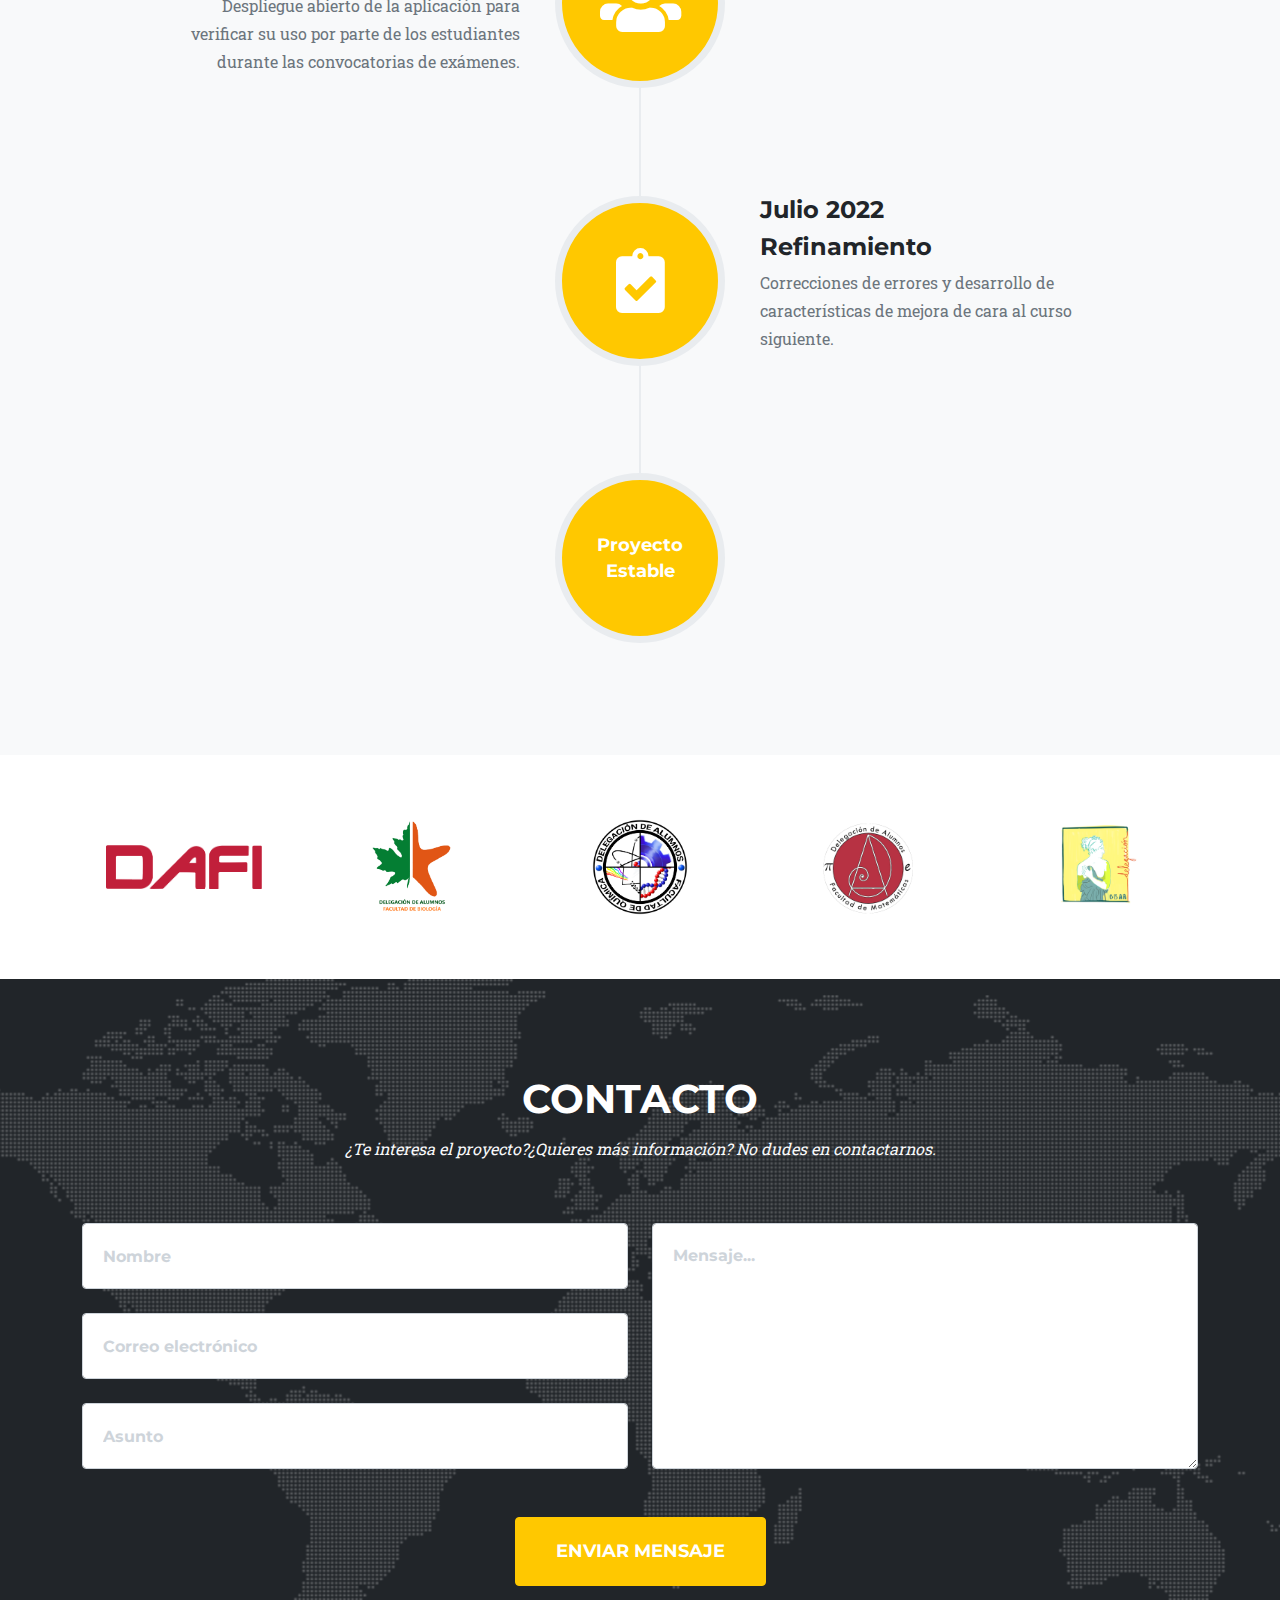
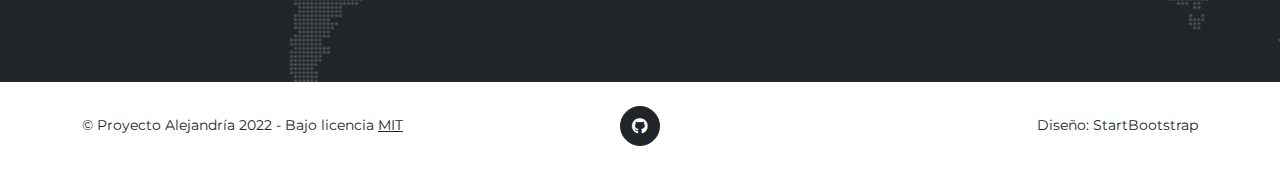
==== commit 30f655bf: "deploy: c07714c7e556fcffcf35290a6d006ff303b5cc15" ====
--- a/index.html
+++ b/index.html
@@ -1,248 +1,7 @@
-<!doctype html><html><meta charset=utf-8>
-<meta name=viewport content="width=device-width,initial-scale=1,shrink-to-fit=no">
-<title>Proyecto Alejandría</title>
-<link rel=icon type=image/x-icon href=/favicon.ico>
-<link rel=stylesheet href=https://cdnjs.cloudflare.com/ajax/libs/font-awesome/5.15.4/css/all.min.css integrity="sha512-1ycn6IcaQQ40/MKBW2W4Rhis/DbILU74C1vSrLJxCq57o941Ym01SwNsOMqvEBFlcgUa6xLiPY/NS5R+E6ztJQ==" crossorigin=anonymous referrerpolicy=no-referrer>
-<link href="https://fonts.googleapis.com/css?family=Montserrat:400,700" rel=stylesheet type=text/css>
-<link href="https://fonts.googleapis.com/css?family=Roboto+Slab:400,100,300,700" rel=stylesheet type=text/css>
-<link href=/sass/main.4e6131a4ca3157c7c2a47a63605296f895d32ce44cb5e9dfbfb9812191952841.css rel=stylesheet>
-<body><nav class="navbar navbar-expand-lg navbar-dark fixed-top" id=mainNav>
-<div class=container>
-<a class=navbar-brand href=/>
-Proyecto Alejandría
-</a>
+<!doctype html><html><meta charset=utf-8><meta name=viewport content="width=device-width,initial-scale=1,shrink-to-fit=no"><title>Proyecto Alejandría</title><link rel=icon type=image/x-icon href=/favicon.ico><link rel=stylesheet href=https://cdnjs.cloudflare.com/ajax/libs/font-awesome/5.15.4/css/all.min.css integrity="sha512-1ycn6IcaQQ40/MKBW2W4Rhis/DbILU74C1vSrLJxCq57o941Ym01SwNsOMqvEBFlcgUa6xLiPY/NS5R+E6ztJQ==" crossorigin=anonymous referrerpolicy=no-referrer><link href="https://fonts.googleapis.com/css?family=Montserrat:400,700" rel=stylesheet type=text/css><link href="https://fonts.googleapis.com/css?family=Roboto+Slab:400,100,300,700" rel=stylesheet type=text/css><link href=/sass/main.4e6131a4ca3157c7c2a47a63605296f895d32ce44cb5e9dfbfb9812191952841.css rel=stylesheet><body><nav class="navbar navbar-expand-lg navbar-dark fixed-top" id=mainNav><div class=container><a class=navbar-brand href=/>Proyecto Alejandría</a>
 <button class=navbar-toggler type=button data-bs-toggle=collapse data-bs-target=#navbarResponsive aria-controls=navbarResponsive aria-expanded=false aria-label=Menú>
-Menú <i class="fas fa-bars ms-1"></i>
-</button>
-<div class="collapse navbar-collapse" id=navbarResponsive>
-<ul class="navbar-nav text-uppercase ms-auto py-4 py-lg-0">
-<li class=nav-item><a class=nav-link href=#proyecto>Proyecto</a></li>
-<li class=nav-item><a class=nav-link href=#hoja-ruta>Hoja de Ruta</a></li>
-<li class=nav-item><a class=nav-link href=#contacto>Contacto</a></li>
-</ul>
-</div>
-</div>
-</nav>
-<header class=masthead>
-<div class=container>
-<div class=masthead-subheading>Por una información libre y accesible</div>
-<div class="masthead-heading text-uppercase">Proyecto Alejandría</div>
-<a class="btn btn-primary btn-xl text-uppercase" href=#proyecto role=button title="Saber Más">Saber Más</a>
-</div>
-<div class=copyright>
-<a class=text-muted href=https://commons.wikimedia.org/wiki/File:Duke_Humfrey%27s_Library_Interior_4,_Bodleian_Library,_Oxford,_UK_-_Diliff.jpg target=_blank title="Bodleian Library, Oxford, UK - Por David Iliff - Licencia CC BY-SA 3.0">Foto: David Iliff</a>
-</div>
-</header>
-<section class=page-section id=proyecto>
-<div class=container>
-<div class=text-center>
-<h2 class="section-heading text-uppercase">Nuestra Misión</h2>
-<h3 class="section-subheading text-muted">El objetivo del Proyecto Alejandría es proporcionar una plataforma de almacenamiento de apuntes libre y accesible a los estudiantes de estudios superiores junto a un modelo de gestión de contenido para la organización de comisiones de apuntes.</h3>
-</div>
-<div class="row text-center">
-<div class=col-md-4>
-<span class="fa-stack fa-4x">
-<i class="fas fa-circle fa-stack-2x text-primary"></i>
-<i class="fas fa-laptop fa-stack-1x fa-inverse"></i>
-</span>
-<h4 class=my-3>Plataforma</h4>
-<p>Desarrollamos una aplicación web para el alojamiento y compartición de apuntes entre estudiantes, así como para la organización de comisiones de apuntes.</p>
-</div>
-<div class=col-md-4>
-<span class="fa-stack fa-4x">
-<i class="fas fa-circle fa-stack-2x text-primary"></i>
-<i class="fas fa-file-alt fa-stack-1x fa-inverse"></i>
-</span>
-<h4 class=my-3>Modelo de gestión</h4>
-<p>Redactamos un modelo normativo de gestión del contenido para la organización de comisiones de apuntes en delegaciones de estudiantes.</p>
-</div>
-<div class=col-md-4>
-<span class="fa-stack fa-4x">
-<i class="fas fa-circle fa-stack-2x text-primary"></i>
-<i class="fas fa-medkit fa-stack-1x fa-inverse"></i>
-</span>
-<h4 class=my-3>Apoyo y soporte</h4>
-<p>Proporcionamos apoyo y soporte técnico a las delegaciones de estudiantes y grupos colaboradores para la implantación de nuestro modelo de gestión y creación de apuntes.</p>
-</div>
-</div>
-<div class=mt-4>
-<p>El Proyecto Alejandría surge de la necesidad de diversas delegaciones de alumnos por ofrecer a sus estudiantes un lugar donde compartir apuntes de forma segura y centralizada. Los métodos tradicionalmente utilizados (carpetas compartidas en Google Drive, cuentas compartidas de MEGA...) han demostrado a lo largo del tiempo su ineficacia, dando pie a problemas de privacidad, seguridad, ...</p>
-<p>Con este proyecto pretendemos proporcionar los medios necesarios para que cualquier delegación organice sus comisiones de apuntes apoyándose en nuestra plataforma, habilitando así a sus estudiantes para mantener un repositorio común de apuntes de forma accesible, duradera y segura.</p>
-<p>Por supuesto, el proyecto se sustenta en la buena fé de los estudiantes, y por tanto todo el trabajo realizado se distribuye bajo licencias libres tales como <a class=link-dark href=https://opensource.org/licenses/MIT target=_blank title="Licencia MIT">MIT</a>. Del mismo modo, somos una organización sin ánimo de lucro alguno, por lo cual agradecemos cualquier apoyo que se desee realizar.</p>
-</div>
-</div>
-</section>
-<section class="page-section bg-light" id=hoja-ruta>
-<div class=container>
-<div class=text-center>
-<h2 class="section-heading text-uppercase">Hoja de Ruta</h2>
-<h3 class="section-subheading text-muted">Estimación prevista para el desarrollo inicial del proyecto</h3>
-</div>
-<ul class=timeline>
-<li>
-<div class=timeline-image>
-<i class="fas fa-chalkboard-teacher"></i>
-</div>
-<div class=timeline-panel>
-<div class=timeline-heading>
-<h4>Enero 2022</h4>
-<h4 class=subheading>Especificación inicial</h4>
-</div>
-<div class=timeline-body><p class=text-muted>Definición del objeto y el alcance del proyecto en una especificación inicial. </p></div>
-</div>
-</li>
-<li class=timeline-inverted>
-<div class=timeline-image>
-<i class="fas fa-code"></i>
-</div>
-<div class=timeline-panel>
-<div class=timeline-heading>
-<h4>Febrero 2022</h4>
-<h4 class=subheading>Desarrollo inicial</h4>
-</div>
-<div class=timeline-body><p class=text-muted>Desarrollo del producto mínimo viable de la aplicación web y el borrador del modelo de gestión de forma paralela. </p></div>
-</div>
-</li>
-<li>
-<div class=timeline-image>
-<i class="fas fa-user-lock"></i>
-</div>
-<div class=timeline-panel>
-<div class=timeline-heading>
-<h4>Marzo 2022</h4>
-<h4 class=subheading>Beta cerrada</h4>
-</div>
-<div class=timeline-body><p class=text-muted>Creación de las primeras comisiones de apuntes para verificar el diseño de la aplicación y el modelo de gestión. Durante esta fase se estabilizarán ambas partes del proyecto.</p></div>
-</div>
-</li>
-<li class=timeline-inverted>
-<div class=timeline-image>
-<i class="fas fa-pen-fancy"></i>
-</div>
-<div class=timeline-panel>
-<div class=timeline-heading>
-<h4>Abril 2022</h4>
-<h4 class=subheading>Creación de contenido</h4>
-</div>
-<div class=timeline-body><p class=text-muted>Uso de la aplicación por parte de las comisiones de apuntes para generar contenido de cara a la inminente convocatoria de exámenes.</p></div>
-</div>
-</li>
-<li>
-<div class=timeline-image>
-<i class="fas fa-users"></i>
-</div>
-<div class=timeline-panel>
-<div class=timeline-heading>
-<h4>Mayo-Junio 2022</h4>
-<h4 class=subheading>Beta pública</h4>
-</div>
-<div class=timeline-body><p class=text-muted>Despliegue abierto de la aplicación para verificar su uso por parte de los estudiantes durante las convocatorias de exámenes.</p></div>
-</div>
-</li>
-<li class=timeline-inverted>
-<div class=timeline-image>
-<i class="fas fa-clipboard-check"></i>
-</div>
-<div class=timeline-panel>
-<div class=timeline-heading>
-<h4>Julio 2022</h4>
-<h4 class=subheading>Refinamiento</h4>
-</div>
-<div class=timeline-body><p class=text-muted>Correcciones de errores y desarrollo de características de mejora de cara al curso siguiente.</p></div>
-</div>
-</li>
-<li>
-<div class=timeline-image>
-<h4>
-Proyecto
-<br>
-Estable
-</h4>
-</div>
-</li>
-</ul>
-</div>
-</section>
-<div class=py-5>
-<div class=container>
-<div class="row row-cols-sm-3 row-cols-lg-5 align-items-center">
-<div class="col my-3">
-<a href=https://www.dafium.es/ title="Delegación de Alumnos de la Facultad de Informática" target=_blank>
-<img class="img-fluid img-brand d-block mx-auto" src=/img/partners/dafi.png alt="Delegación de Alumnos de la Facultad de Informática">
-</a>
-</div>
-<div class="col my-3">
-<a href=https://www.um.es/web/biologia/facultad/gestion/delegacion-de-estudiantes title="Delegación de Alumnos de la Facultad de Biología" target=_blank>
-<img class="img-fluid img-brand d-block mx-auto" style=height:6rem src=/img/partners/biologia.png alt="Delegación de Alumnos de la Facultad de Biología">
-</a>
-</div>
-<div class="col my-3">
-<a href=https://www.um.es/web/quimica/conoce-la-facultad/estructura/representacion-estudiantes/delegacion-alumnos title="Delegación de Alumnos de la Facultad de Química" target=_blank>
-<img class="img-fluid img-brand d-block mx-auto" style=height:6rem src=/img/partners/delequium.png alt="Delegación de Alumnos de la Facultad de Química">
-</a>
-</div>
-<div class="col my-3">
-<a href=https://www.um.es/web/matematicas/conoce-la-facultad/estructura/delegacion-estudiantes title="Delegación de Alumnos de la Facultad de Matemáticas" target=_blank>
-<img class="img-fluid img-brand d-block mx-auto" style=height:6rem src=/img/partners/damatem.png alt="Delegación de Alumnos de la Facultad de Matemáticas">
-</a>
-</div>
-<div class="col my-3">
-<a href=https://www.um.es/web/bellasartes/perfil/estudiantes/representacion/delegacion title="Delegación de Alumnos de la Facultad de Bellas Artes" target=_blank>
-<img class="img-fluid img-brand d-block mx-auto" style=height:6rem src=/img/partners/bbaa.png alt="Delegación de Alumnos de la Facultad de Bellas Artes">
-</a>
-</div>
-</div>
-</div>
-</div>
-<section class=page-section id=contacto>
-<div class=container>
-<div class=text-center>
-<h2 class="section-heading text-uppercase">Contacto</h2>
-<h3 class="section-subheading text-light">¿Te interesa el proyecto?¿Quieres más información? No dudes en contactarnos.</h3>
-</div>
-<form action=https://formspree.io/f/mwkyvnyo method=post>
-<div class="row align-items-stretch mb-5">
-<div class=col-md-6>
-<div class=form-group>
-<input class=form-control name=name type=text placeholder=Nombre required>
-</div>
-<div class=form-group>
-<input class=form-control name=email type=email placeholder="Correo electrónico" required>
-</div>
-<div class="form-group mb-md-0">
-<input class=form-control name=subject type=text placeholder=Asunto required>
-</div>
-</div>
-<div class=col-md-6>
-<div class="form-group form-group-textarea mb-md-0">
-<textarea class=form-control name=message placeholder=Mensaje... required></textarea>
-</div>
-</div>
-</div>
-<div class=text-center>
-<button class="btn btn-primary btn-xl text-uppercase" type=submit>Enviar mensaje</button>
-</div>
-</form>
-</div>
-</section>
-<footer class="footer py-4">
-<div class=container>
-<div class="row align-items-center">
-<div class="col-lg-4 text-lg-start">
-&copy; Proyecto Alejandría 2022 - Bajo licencia <a class=link-dark href=https://opensource.org/licenses/MIT target=_blank title="Licencia MIT">MIT</a>
-</div>
-<div class="col-lg-4 my-3 my-lg-0">
-<a class="btn btn-dark btn-social mx-2" href=https://github.com/proyecto-alejandria title="Proyecto Alejandría en GitHub" target=_blank>
-<i class="fab fa-github"></i>
-</a>
-</div>
-<div class="col-lg-4 text-lg-end">
-<a class="link-dark text-decoration-none" href=https://github.com/StartBootstrap/startbootstrap-agency target=_blank>Diseño: StartBootstrap</a>
-</div>
-</div>
-</div>
-</footer>
-<script src=https://cdn.jsdelivr.net/npm/bootstrap@5.1.3/dist/js/bootstrap.bundle.min.js></script>
-<script src=/js/home.078319189ae0132d919660f24d5e4fb6f93fa669568d945495b2c49f34165486.js></script>
-</body>
-</html>+Menú <i class="fas fa-bars ms-1"></i></button><div class="collapse navbar-collapse" id=navbarResponsive><ul class="navbar-nav text-uppercase ms-auto py-4 py-lg-0"><li class=nav-item><a class=nav-link href=#proyecto>Proyecto</a></li><li class=nav-item><a class=nav-link href=#hoja-ruta>Hoja de Ruta</a></li><li class=nav-item><a class=nav-link href=#contacto>Contacto</a></li></ul></div></div></nav><header class=masthead><div class=container><div class=masthead-subheading>Por una información libre y accesible</div><div class="masthead-heading text-uppercase">Proyecto Alejandría</div><a class="btn btn-primary btn-xl text-uppercase" href=#proyecto role=button title="Saber Más">Saber Más</a></div><div class=copyright><a class=text-muted href=https://commons.wikimedia.org/wiki/File:Duke_Humfrey%27s_Library_Interior_4,_Bodleian_Library,_Oxford,_UK_-_Diliff.jpg target=_blank title="Bodleian Library, Oxford, UK - Por David Iliff - Licencia CC BY-SA 3.0">Foto: David Iliff</a></div></header><section class=page-section id=proyecto><div class=container><div class=text-center><h2 class="section-heading text-uppercase">Nuestra Misión</h2><h3 class="section-subheading text-muted">El objetivo del Proyecto Alejandría es proporcionar una plataforma de almacenamiento de apuntes libre y accesible a los estudiantes de estudios superiores junto a un modelo de gestión de contenido para la organización de comisiones de apuntes.</h3></div><div class="row text-center"><div class=col-md-4><span class="fa-stack fa-4x"><i class="fas fa-circle fa-stack-2x text-primary"></i>
+<i class="fas fa-laptop fa-stack-1x fa-inverse"></i></span><h4 class=my-3>Plataforma</h4><p>Desarrollamos una aplicación web para el alojamiento y compartición de apuntes entre estudiantes, así como para la organización de comisiones de apuntes.</p></div><div class=col-md-4><span class="fa-stack fa-4x"><i class="fas fa-circle fa-stack-2x text-primary"></i>
+<i class="fas fa-file-alt fa-stack-1x fa-inverse"></i></span><h4 class=my-3>Modelo de gestión</h4><p>Redactamos un modelo normativo de gestión del contenido para la organización de comisiones de apuntes en delegaciones de estudiantes.</p></div><div class=col-md-4><span class="fa-stack fa-4x"><i class="fas fa-circle fa-stack-2x text-primary"></i>
+<i class="fas fa-medkit fa-stack-1x fa-inverse"></i></span><h4 class=my-3>Apoyo y soporte</h4><p>Proporcionamos apoyo y soporte técnico a las delegaciones de estudiantes y grupos colaboradores para la implantación de nuestro modelo de gestión y creación de apuntes.</p></div></div><div class=mt-4><p>El Proyecto Alejandría surge de la necesidad de diversas delegaciones de alumnos por ofrecer a sus estudiantes un lugar donde compartir apuntes de forma segura y centralizada. Los métodos tradicionalmente utilizados (carpetas compartidas en Google Drive, cuentas compartidas de MEGA...) han demostrado a lo largo del tiempo su ineficacia, dando pie a problemas de privacidad, seguridad, ...</p><p>Con este proyecto pretendemos proporcionar los medios necesarios para que cualquier delegación organice sus comisiones de apuntes apoyándose en nuestra plataforma, habilitando así a sus estudiantes para mantener un repositorio común de apuntes de forma accesible, duradera y segura.</p><p>Por supuesto, el proyecto se sustenta en la buena fé de los estudiantes, y por tanto todo el trabajo realizado se distribuye bajo licencias libres tales como <a class=link-dark href=https://opensource.org/licenses/MIT target=_blank title="Licencia MIT">MIT</a>. Del mismo modo, somos una organización sin ánimo de lucro alguno, por lo cual agradecemos cualquier apoyo que se desee realizar.</p></div></div></section><section class="page-section bg-light" id=hoja-ruta><div class=container><div class=text-center><h2 class="section-heading text-uppercase">Hoja de Ruta</h2><h3 class="section-subheading text-muted">Estimación prevista para el desarrollo inicial del proyecto</h3></div><ul class=timeline><li><div class=timeline-image><i class="fas fa-chalkboard-teacher"></i></div><div class=timeline-panel><div class=timeline-heading><h4>Enero 2022</h4><h4 class=subheading>Especificación inicial</h4></div><div class=timeline-body><p class=text-muted>Definición del objeto y el alcance del proyecto en una especificación inicial.</p></div></div></li><li class=timeline-inverted><div class=timeline-image><i class="fas fa-code"></i></div><div class=timeline-panel><div class=timeline-heading><h4>Febrero 2022</h4><h4 class=subheading>Desarrollo inicial</h4></div><div class=timeline-body><p class=text-muted>Desarrollo del producto mínimo viable de la aplicación web y el borrador del modelo de gestión de forma paralela.</p></div></div></li><li><div class=timeline-image><i class="fas fa-user-lock"></i></div><div class=timeline-panel><div class=timeline-heading><h4>Marzo 2022</h4><h4 class=subheading>Beta cerrada</h4></div><div class=timeline-body><p class=text-muted>Creación de las primeras comisiones de apuntes para verificar el diseño de la aplicación y el modelo de gestión. Durante esta fase se estabilizarán ambas partes del proyecto.</p></div></div></li><li class=timeline-inverted><div class=timeline-image><i class="fas fa-pen-fancy"></i></div><div class=timeline-panel><div class=timeline-heading><h4>Abril 2022</h4><h4 class=subheading>Creación de contenido</h4></div><div class=timeline-body><p class=text-muted>Uso de la aplicación por parte de las comisiones de apuntes para generar contenido de cara a la inminente convocatoria de exámenes.</p></div></div></li><li><div class=timeline-image><i class="fas fa-users"></i></div><div class=timeline-panel><div class=timeline-heading><h4>Mayo-Junio 2022</h4><h4 class=subheading>Beta pública</h4></div><div class=timeline-body><p class=text-muted>Despliegue abierto de la aplicación para verificar su uso por parte de los estudiantes durante las convocatorias de exámenes.</p></div></div></li><li class=timeline-inverted><div class=timeline-image><i class="fas fa-clipboard-check"></i></div><div class=timeline-panel><div class=timeline-heading><h4>Julio 2022</h4><h4 class=subheading>Refinamiento</h4></div><div class=timeline-body><p class=text-muted>Correcciones de errores y desarrollo de características de mejora de cara al curso siguiente.</p></div></div></li><li><div class=timeline-image><h4>Proyecto<br>Estable</h4></div></li></ul></div></section><div class=py-5><div class=container><div class="row row-cols-sm-3 row-cols-lg-5 align-items-center"><div class="col my-3"><a href=https://www.dafium.es/ title="Delegación de Alumnos de la Facultad de Informática" target=_blank><img class="img-fluid img-brand d-block mx-auto" src=/img/partners/dafi.png alt="Delegación de Alumnos de la Facultad de Informática"></a></div><div class="col my-3"><a href=https://www.um.es/web/biologia/facultad/gestion/delegacion-de-estudiantes title="Delegación de Alumnos de la Facultad de Biología" target=_blank><img class="img-fluid img-brand d-block mx-auto" style=height:6rem src=/img/partners/biologia.png alt="Delegación de Alumnos de la Facultad de Biología"></a></div><div class="col my-3"><a href=https://www.um.es/web/quimica/conoce-la-facultad/estructura/representacion-estudiantes/delegacion-alumnos title="Delegación de Alumnos de la Facultad de Química" target=_blank><img class="img-fluid img-brand d-block mx-auto" style=height:6rem src=/img/partners/delequium.png alt="Delegación de Alumnos de la Facultad de Química"></a></div><div class="col my-3"><a href=https://www.um.es/web/matematicas/conoce-la-facultad/estructura/delegacion-estudiantes title="Delegación de Alumnos de la Facultad de Matemáticas" target=_blank><img class="img-fluid img-brand d-block mx-auto" style=height:6rem src=/img/partners/damatem.png alt="Delegación de Alumnos de la Facultad de Matemáticas"></a></div><div class="col my-3"><a href=https://www.um.es/web/bellasartes/perfil/estudiantes/representacion/delegacion title="Delegación de Alumnos de la Facultad de Bellas Artes" target=_blank><img class="img-fluid img-brand d-block mx-auto" style=height:6rem src=/img/partners/bbaa.png alt="Delegación de Alumnos de la Facultad de Bellas Artes"></a></div></div></div></div><section class=page-section id=contacto><div class=container><div class=text-center><h2 class="section-heading text-uppercase">Contacto</h2><h3 class="section-subheading text-light">¿Te interesa el proyecto?¿Quieres más información? No dudes en contactarnos.</h3></div><form action=https://formspree.io/f/mwkyvnyo method=post><div class="row align-items-stretch mb-5"><div class=col-md-6><div class=form-group><input class=form-control name=name type=text placeholder=Nombre required></div><div class=form-group><input class=form-control name=email type=email placeholder="Correo electrónico" required></div><div class="form-group mb-md-0"><input class=form-control name=subject type=text placeholder=Asunto required></div></div><div class=col-md-6><div class="form-group form-group-textarea mb-md-0"><textarea class=form-control name=message placeholder=Mensaje... required></textarea></div></div></div><div class=text-center><button class="btn btn-primary btn-xl text-uppercase" type=submit>Enviar mensaje</button></div></form></div></section><footer class="footer py-4"><div class=container><div class="row align-items-center"><div class="col-lg-4 text-lg-start">&copy; Proyecto Alejandría 2022 - Bajo licencia <a class=link-dark href=https://opensource.org/licenses/MIT target=_blank title="Licencia MIT">MIT</a></div><div class="col-lg-4 my-3 my-lg-0"><a class="btn btn-dark btn-social mx-2" href=https://github.com/proyecto-alejandria title="Proyecto Alejandría en GitHub" target=_blank><i class="fab fa-github"></i></a></div><div class="col-lg-4 text-lg-end"><a class="link-dark text-decoration-none" href=https://github.com/StartBootstrap/startbootstrap-agency target=_blank>Diseño: StartBootstrap</a></div></div></div></footer><script src=https://cdn.jsdelivr.net/npm/bootstrap@5.1.3/dist/js/bootstrap.bundle.min.js></script>
+<script src=/js/home.078319189ae0132d919660f24d5e4fb6f93fa669568d945495b2c49f34165486.js></script></body></html>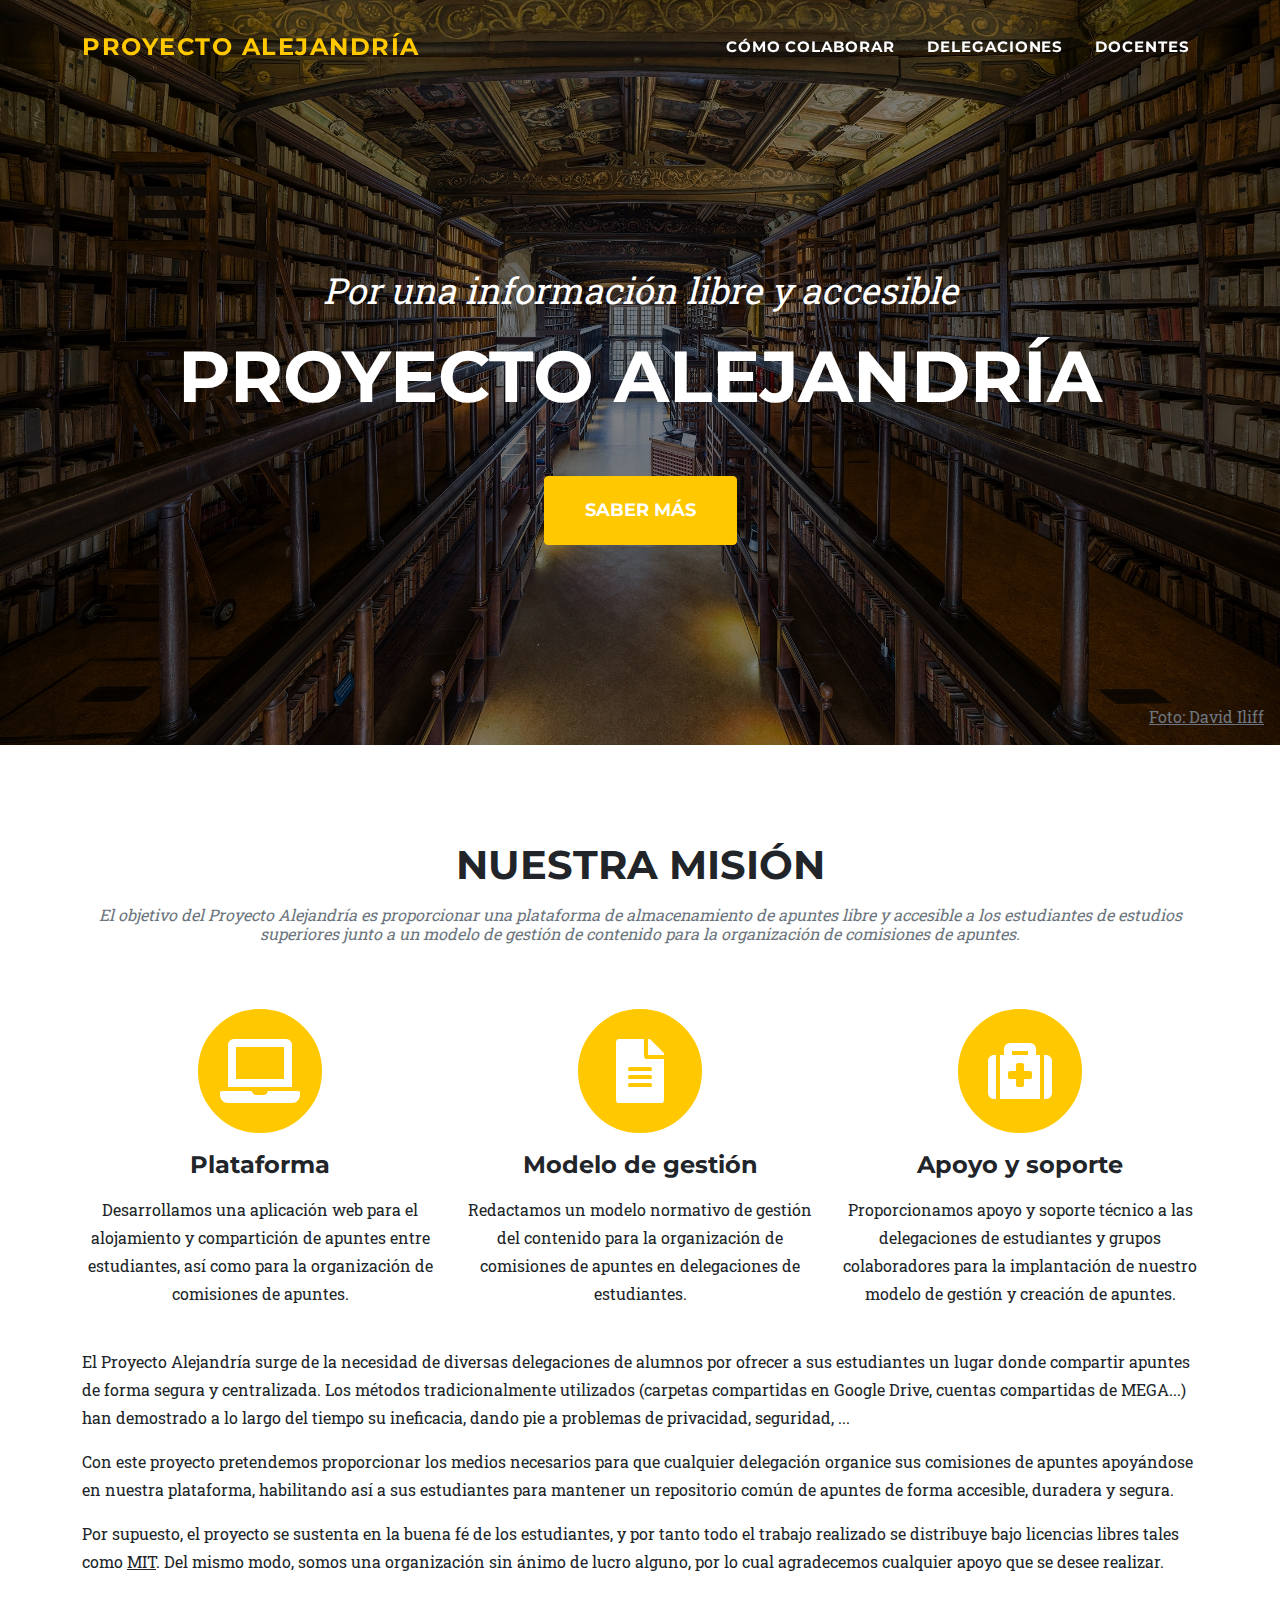
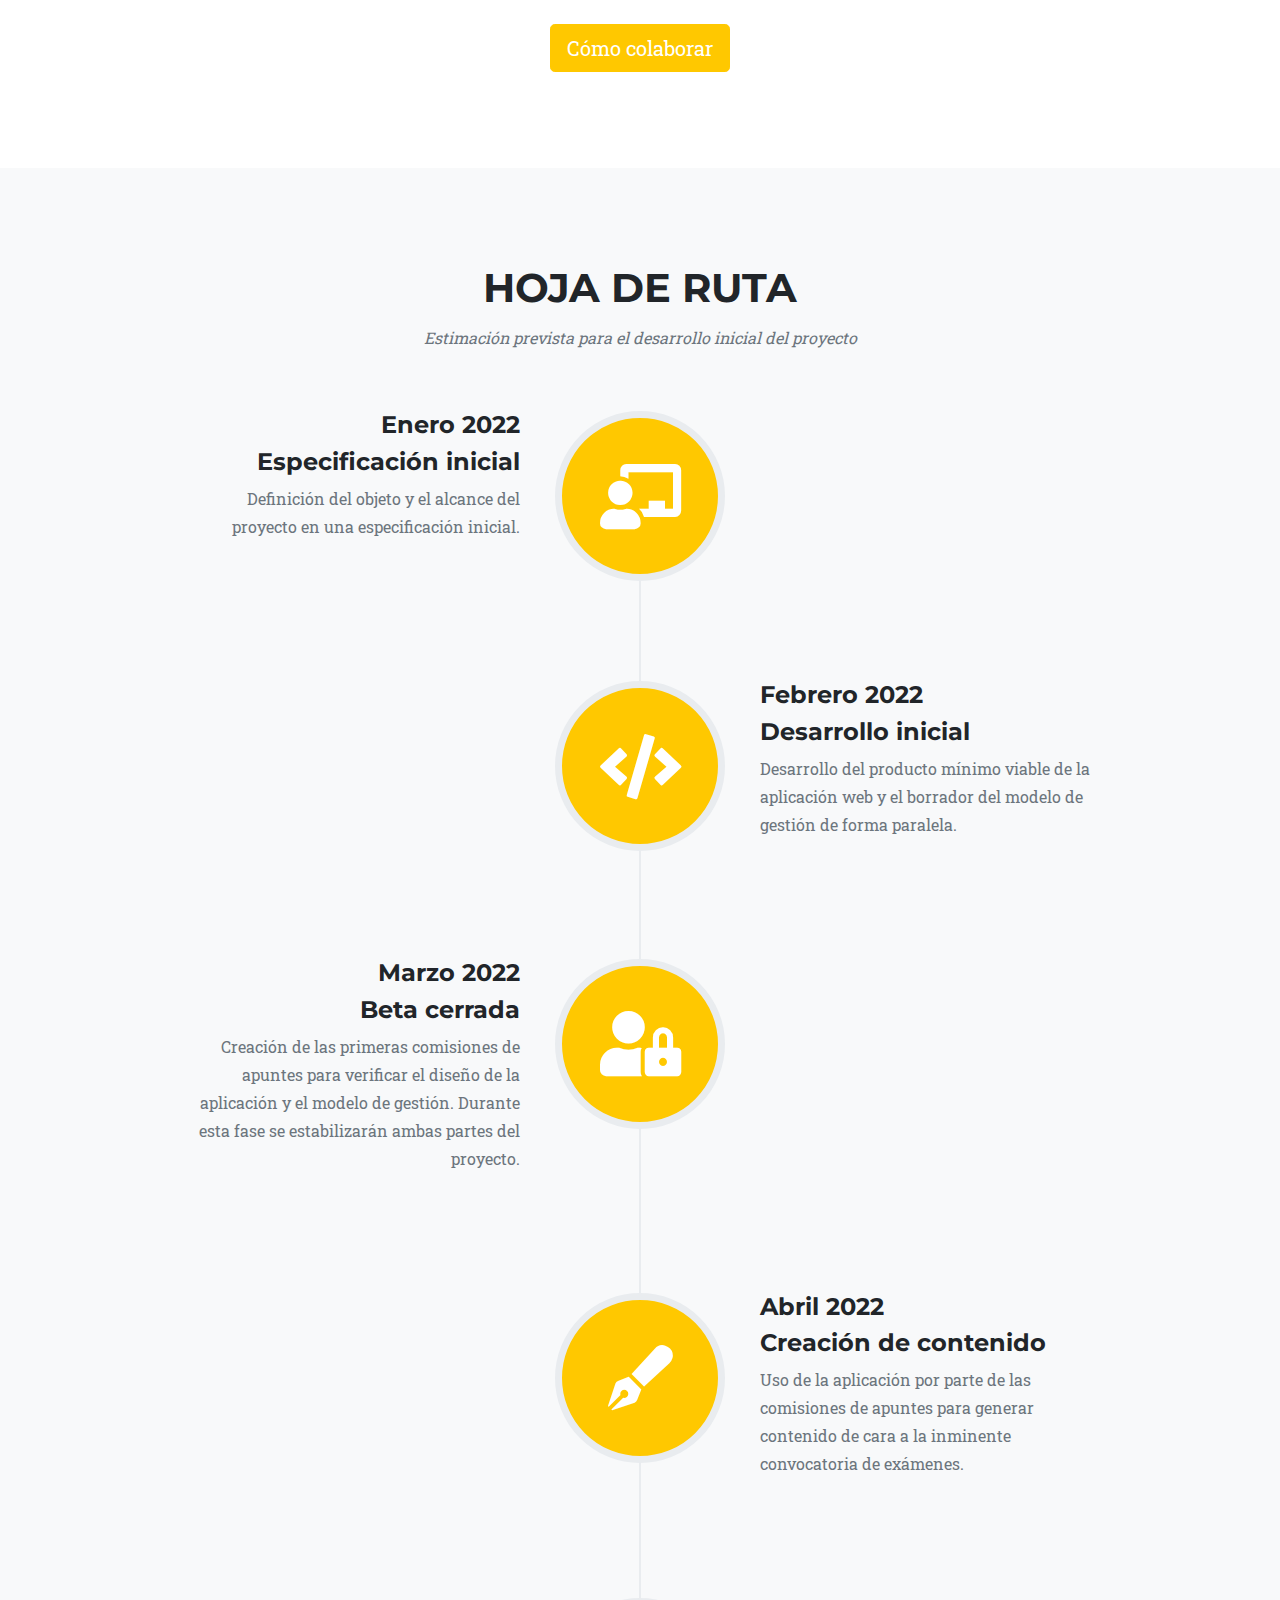
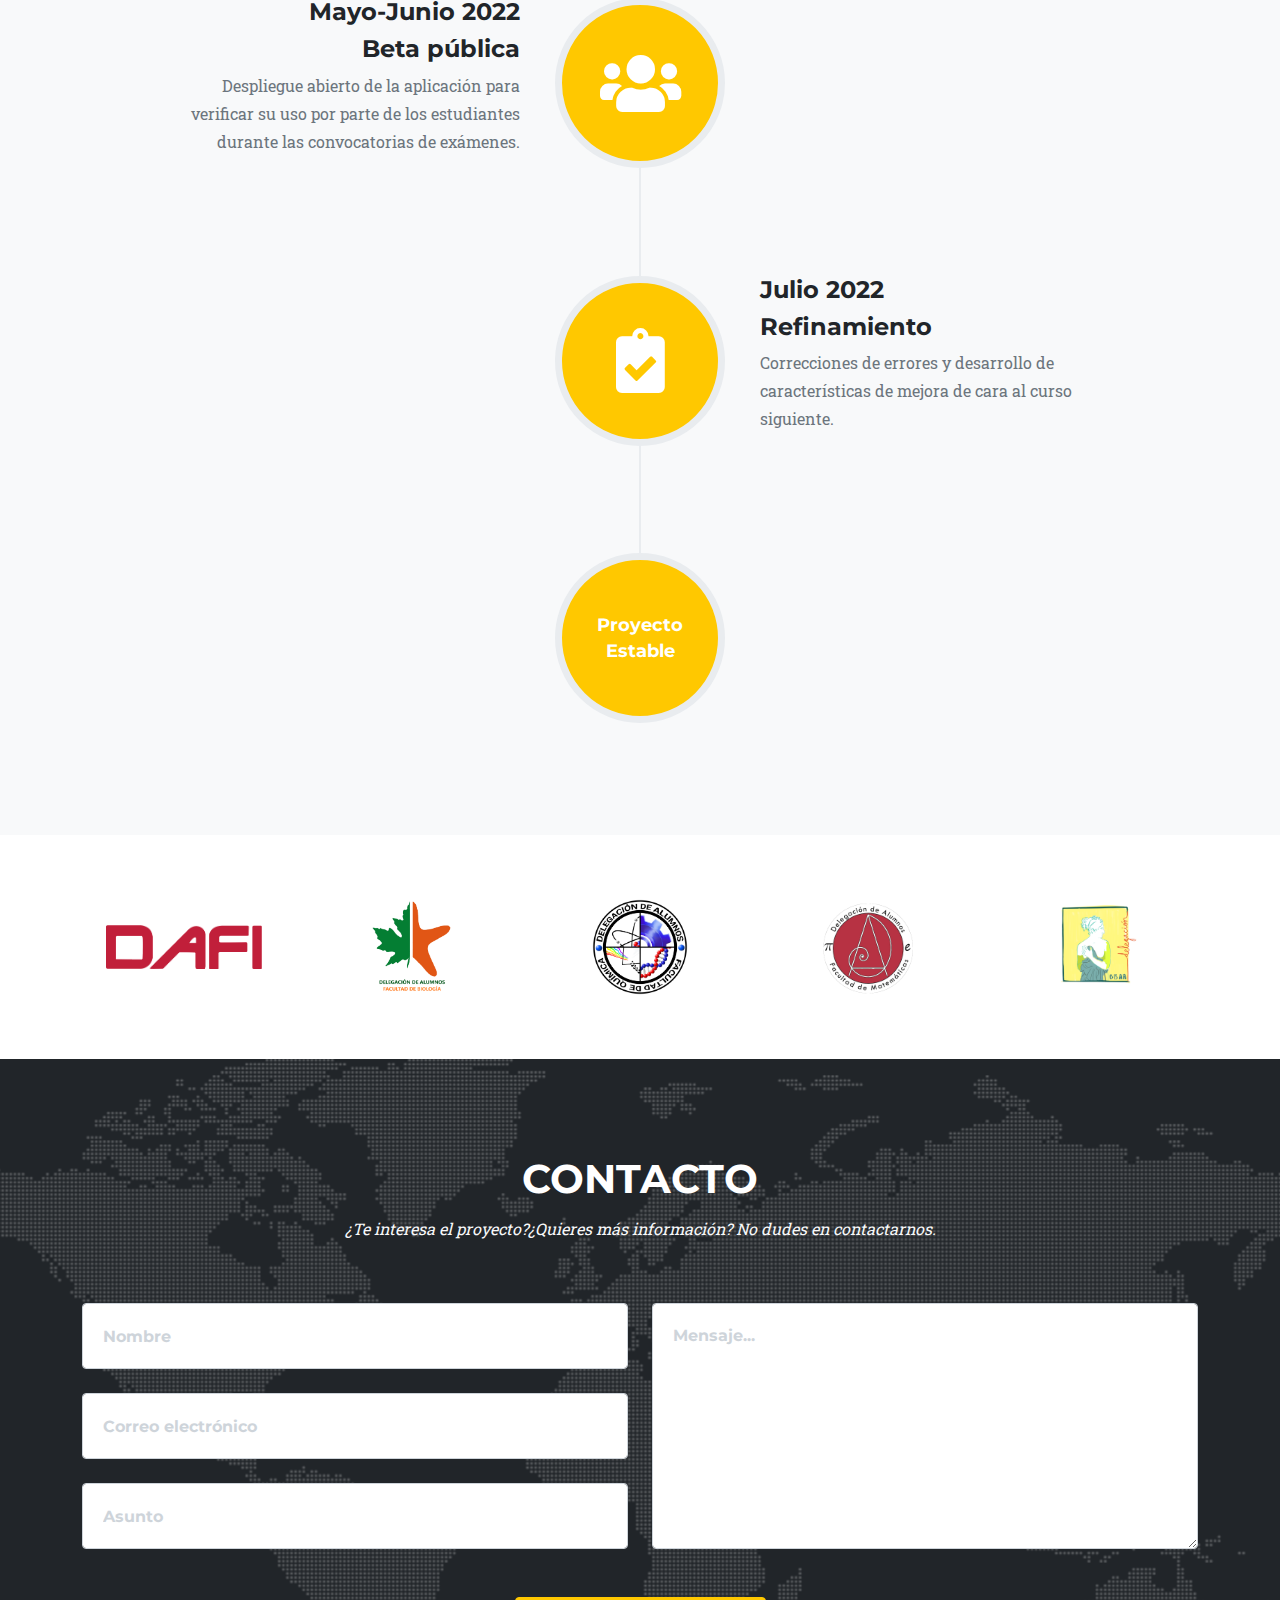
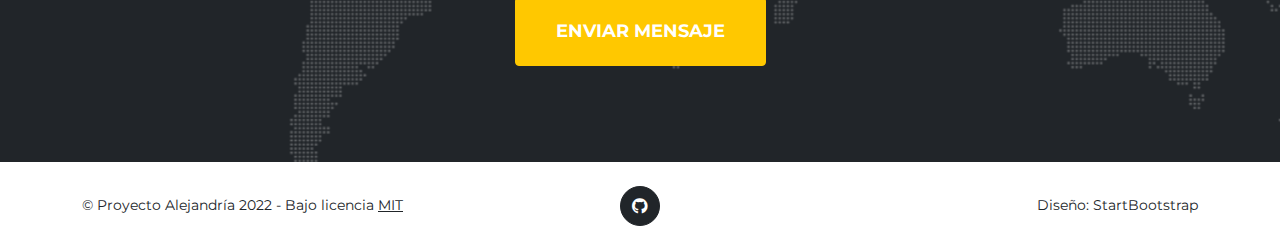
==== commit 0d11b270: "deploy: 29f1f63162c1afc4d5ca7bab8e4bbdb3acbea8f5" ====
--- a/index.html
+++ b/index.html
@@ -1,7 +1,7 @@
 <!doctype html><html><meta charset=utf-8><meta name=viewport content="width=device-width,initial-scale=1,shrink-to-fit=no"><title>Proyecto Alejandría</title><link rel=icon type=image/x-icon href=/favicon.ico><link rel=stylesheet href=https://cdnjs.cloudflare.com/ajax/libs/font-awesome/5.15.4/css/all.min.css integrity="sha512-1ycn6IcaQQ40/MKBW2W4Rhis/DbILU74C1vSrLJxCq57o941Ym01SwNsOMqvEBFlcgUa6xLiPY/NS5R+E6ztJQ==" crossorigin=anonymous referrerpolicy=no-referrer><link href="https://fonts.googleapis.com/css?family=Montserrat:400,700" rel=stylesheet type=text/css><link href="https://fonts.googleapis.com/css?family=Roboto+Slab:400,100,300,700" rel=stylesheet type=text/css><link href=/sass/main.4e6131a4ca3157c7c2a47a63605296f895d32ce44cb5e9dfbfb9812191952841.css rel=stylesheet><body><nav class="navbar navbar-expand-lg navbar-dark fixed-top" id=mainNav><div class=container><a class=navbar-brand href=/>Proyecto Alejandría</a>
 <button class=navbar-toggler type=button data-bs-toggle=collapse data-bs-target=#navbarResponsive aria-controls=navbarResponsive aria-expanded=false aria-label=Menú>
-Menú <i class="fas fa-bars ms-1"></i></button><div class="collapse navbar-collapse" id=navbarResponsive><ul class="navbar-nav text-uppercase ms-auto py-4 py-lg-0"><li class=nav-item><a class=nav-link href=#proyecto>Proyecto</a></li><li class=nav-item><a class=nav-link href=#hoja-ruta>Hoja de Ruta</a></li><li class=nav-item><a class=nav-link href=#contacto>Contacto</a></li></ul></div></div></nav><header class=masthead><div class=container><div class=masthead-subheading>Por una información libre y accesible</div><div class="masthead-heading text-uppercase">Proyecto Alejandría</div><a class="btn btn-primary btn-xl text-uppercase" href=#proyecto role=button title="Saber Más">Saber Más</a></div><div class=copyright><a class=text-muted href=https://commons.wikimedia.org/wiki/File:Duke_Humfrey%27s_Library_Interior_4,_Bodleian_Library,_Oxford,_UK_-_Diliff.jpg target=_blank title="Bodleian Library, Oxford, UK - Por David Iliff - Licencia CC BY-SA 3.0">Foto: David Iliff</a></div></header><section class=page-section id=proyecto><div class=container><div class=text-center><h2 class="section-heading text-uppercase">Nuestra Misión</h2><h3 class="section-subheading text-muted">El objetivo del Proyecto Alejandría es proporcionar una plataforma de almacenamiento de apuntes libre y accesible a los estudiantes de estudios superiores junto a un modelo de gestión de contenido para la organización de comisiones de apuntes.</h3></div><div class="row text-center"><div class=col-md-4><span class="fa-stack fa-4x"><i class="fas fa-circle fa-stack-2x text-primary"></i>
+Menú <i class="fas fa-bars ms-1"></i></button><div class="collapse navbar-collapse" id=navbarResponsive><ul class="navbar-nav text-uppercase ms-auto py-4 py-lg-0"><li class=nav-item><a class=nav-link href=/como-colaborar/ title="Cómo colaborar">Cómo colaborar</a></li><li class=nav-item><a class=nav-link href=/delegaciones/ title="Información para Delegaciones de Estudiantes">Delegaciones</a></li><li class=nav-item><a class=nav-link href=/docentes/ title="Información para docentes">Docentes</a></li></ul></div></div></nav><header class=masthead><div class=container><div class=masthead-subheading>Por una información libre y accesible</div><div class="masthead-heading text-uppercase">Proyecto Alejandría</div><a class="btn btn-primary btn-xl text-uppercase" href=#proyecto role=button title="Saber Más">Saber Más</a></div><div class=copyright><a class=text-muted href=https://commons.wikimedia.org/wiki/File:Duke_Humfrey%27s_Library_Interior_4,_Bodleian_Library,_Oxford,_UK_-_Diliff.jpg target=_blank title="Bodleian Library, Oxford, UK - Por David Iliff - Licencia CC BY-SA 3.0">Foto: David Iliff</a></div></header><section class=page-section id=proyecto><div class=container><div class=text-center><h2 class="section-heading text-uppercase">Nuestra Misión</h2><h3 class="section-subheading text-muted">El objetivo del Proyecto Alejandría es proporcionar una plataforma de almacenamiento de apuntes libre y accesible a los estudiantes de estudios superiores junto a un modelo de gestión de contenido para la organización de comisiones de apuntes.</h3></div><div class="row text-center"><div class=col-md-4><span class="fa-stack fa-4x"><i class="fas fa-circle fa-stack-2x text-primary"></i>
 <i class="fas fa-laptop fa-stack-1x fa-inverse"></i></span><h4 class=my-3>Plataforma</h4><p>Desarrollamos una aplicación web para el alojamiento y compartición de apuntes entre estudiantes, así como para la organización de comisiones de apuntes.</p></div><div class=col-md-4><span class="fa-stack fa-4x"><i class="fas fa-circle fa-stack-2x text-primary"></i>
 <i class="fas fa-file-alt fa-stack-1x fa-inverse"></i></span><h4 class=my-3>Modelo de gestión</h4><p>Redactamos un modelo normativo de gestión del contenido para la organización de comisiones de apuntes en delegaciones de estudiantes.</p></div><div class=col-md-4><span class="fa-stack fa-4x"><i class="fas fa-circle fa-stack-2x text-primary"></i>
-<i class="fas fa-medkit fa-stack-1x fa-inverse"></i></span><h4 class=my-3>Apoyo y soporte</h4><p>Proporcionamos apoyo y soporte técnico a las delegaciones de estudiantes y grupos colaboradores para la implantación de nuestro modelo de gestión y creación de apuntes.</p></div></div><div class=mt-4><p>El Proyecto Alejandría surge de la necesidad de diversas delegaciones de alumnos por ofrecer a sus estudiantes un lugar donde compartir apuntes de forma segura y centralizada. Los métodos tradicionalmente utilizados (carpetas compartidas en Google Drive, cuentas compartidas de MEGA...) han demostrado a lo largo del tiempo su ineficacia, dando pie a problemas de privacidad, seguridad, ...</p><p>Con este proyecto pretendemos proporcionar los medios necesarios para que cualquier delegación organice sus comisiones de apuntes apoyándose en nuestra plataforma, habilitando así a sus estudiantes para mantener un repositorio común de apuntes de forma accesible, duradera y segura.</p><p>Por supuesto, el proyecto se sustenta en la buena fé de los estudiantes, y por tanto todo el trabajo realizado se distribuye bajo licencias libres tales como <a class=link-dark href=https://opensource.org/licenses/MIT target=_blank title="Licencia MIT">MIT</a>. Del mismo modo, somos una organización sin ánimo de lucro alguno, por lo cual agradecemos cualquier apoyo que se desee realizar.</p></div></div></section><section class="page-section bg-light" id=hoja-ruta><div class=container><div class=text-center><h2 class="section-heading text-uppercase">Hoja de Ruta</h2><h3 class="section-subheading text-muted">Estimación prevista para el desarrollo inicial del proyecto</h3></div><ul class=timeline><li><div class=timeline-image><i class="fas fa-chalkboard-teacher"></i></div><div class=timeline-panel><div class=timeline-heading><h4>Enero 2022</h4><h4 class=subheading>Especificación inicial</h4></div><div class=timeline-body><p class=text-muted>Definición del objeto y el alcance del proyecto en una especificación inicial.</p></div></div></li><li class=timeline-inverted><div class=timeline-image><i class="fas fa-code"></i></div><div class=timeline-panel><div class=timeline-heading><h4>Febrero 2022</h4><h4 class=subheading>Desarrollo inicial</h4></div><div class=timeline-body><p class=text-muted>Desarrollo del producto mínimo viable de la aplicación web y el borrador del modelo de gestión de forma paralela.</p></div></div></li><li><div class=timeline-image><i class="fas fa-user-lock"></i></div><div class=timeline-panel><div class=timeline-heading><h4>Marzo 2022</h4><h4 class=subheading>Beta cerrada</h4></div><div class=timeline-body><p class=text-muted>Creación de las primeras comisiones de apuntes para verificar el diseño de la aplicación y el modelo de gestión. Durante esta fase se estabilizarán ambas partes del proyecto.</p></div></div></li><li class=timeline-inverted><div class=timeline-image><i class="fas fa-pen-fancy"></i></div><div class=timeline-panel><div class=timeline-heading><h4>Abril 2022</h4><h4 class=subheading>Creación de contenido</h4></div><div class=timeline-body><p class=text-muted>Uso de la aplicación por parte de las comisiones de apuntes para generar contenido de cara a la inminente convocatoria de exámenes.</p></div></div></li><li><div class=timeline-image><i class="fas fa-users"></i></div><div class=timeline-panel><div class=timeline-heading><h4>Mayo-Junio 2022</h4><h4 class=subheading>Beta pública</h4></div><div class=timeline-body><p class=text-muted>Despliegue abierto de la aplicación para verificar su uso por parte de los estudiantes durante las convocatorias de exámenes.</p></div></div></li><li class=timeline-inverted><div class=timeline-image><i class="fas fa-clipboard-check"></i></div><div class=timeline-panel><div class=timeline-heading><h4>Julio 2022</h4><h4 class=subheading>Refinamiento</h4></div><div class=timeline-body><p class=text-muted>Correcciones de errores y desarrollo de características de mejora de cara al curso siguiente.</p></div></div></li><li><div class=timeline-image><h4>Proyecto<br>Estable</h4></div></li></ul></div></section><div class=py-5><div class=container><div class="row row-cols-sm-3 row-cols-lg-5 align-items-center"><div class="col my-3"><a href=https://www.dafium.es/ title="Delegación de Alumnos de la Facultad de Informática" target=_blank><img class="img-fluid img-brand d-block mx-auto" src=/img/partners/dafi.png alt="Delegación de Alumnos de la Facultad de Informática"></a></div><div class="col my-3"><a href=https://www.um.es/web/biologia/facultad/gestion/delegacion-de-estudiantes title="Delegación de Alumnos de la Facultad de Biología" target=_blank><img class="img-fluid img-brand d-block mx-auto" style=height:6rem src=/img/partners/biologia.png alt="Delegación de Alumnos de la Facultad de Biología"></a></div><div class="col my-3"><a href=https://www.um.es/web/quimica/conoce-la-facultad/estructura/representacion-estudiantes/delegacion-alumnos title="Delegación de Alumnos de la Facultad de Química" target=_blank><img class="img-fluid img-brand d-block mx-auto" style=height:6rem src=/img/partners/delequium.png alt="Delegación de Alumnos de la Facultad de Química"></a></div><div class="col my-3"><a href=https://www.um.es/web/matematicas/conoce-la-facultad/estructura/delegacion-estudiantes title="Delegación de Alumnos de la Facultad de Matemáticas" target=_blank><img class="img-fluid img-brand d-block mx-auto" style=height:6rem src=/img/partners/damatem.png alt="Delegación de Alumnos de la Facultad de Matemáticas"></a></div><div class="col my-3"><a href=https://www.um.es/web/bellasartes/perfil/estudiantes/representacion/delegacion title="Delegación de Alumnos de la Facultad de Bellas Artes" target=_blank><img class="img-fluid img-brand d-block mx-auto" style=height:6rem src=/img/partners/bbaa.png alt="Delegación de Alumnos de la Facultad de Bellas Artes"></a></div></div></div></div><section class=page-section id=contacto><div class=container><div class=text-center><h2 class="section-heading text-uppercase">Contacto</h2><h3 class="section-subheading text-light">¿Te interesa el proyecto?¿Quieres más información? No dudes en contactarnos.</h3></div><form action=https://formspree.io/f/mwkyvnyo method=post><div class="row align-items-stretch mb-5"><div class=col-md-6><div class=form-group><input class=form-control name=name type=text placeholder=Nombre required></div><div class=form-group><input class=form-control name=email type=email placeholder="Correo electrónico" required></div><div class="form-group mb-md-0"><input class=form-control name=subject type=text placeholder=Asunto required></div></div><div class=col-md-6><div class="form-group form-group-textarea mb-md-0"><textarea class=form-control name=message placeholder=Mensaje... required></textarea></div></div></div><div class=text-center><button class="btn btn-primary btn-xl text-uppercase" type=submit>Enviar mensaje</button></div></form></div></section><footer class="footer py-4"><div class=container><div class="row align-items-center"><div class="col-lg-4 text-lg-start">&copy; Proyecto Alejandría 2022 - Bajo licencia <a class=link-dark href=https://opensource.org/licenses/MIT target=_blank title="Licencia MIT">MIT</a></div><div class="col-lg-4 my-3 my-lg-0"><a class="btn btn-dark btn-social mx-2" href=https://github.com/proyecto-alejandria title="Proyecto Alejandría en GitHub" target=_blank><i class="fab fa-github"></i></a></div><div class="col-lg-4 text-lg-end"><a class="link-dark text-decoration-none" href=https://github.com/StartBootstrap/startbootstrap-agency target=_blank>Diseño: StartBootstrap</a></div></div></div></footer><script src=https://cdn.jsdelivr.net/npm/bootstrap@5.1.3/dist/js/bootstrap.bundle.min.js></script>
+<i class="fas fa-medkit fa-stack-1x fa-inverse"></i></span><h4 class=my-3>Apoyo y soporte</h4><p>Proporcionamos apoyo y soporte técnico a las delegaciones de estudiantes y grupos colaboradores para la implantación de nuestro modelo de gestión y creación de apuntes.</p></div></div><div class=mt-4><p>El Proyecto Alejandría surge de la necesidad de diversas delegaciones de alumnos por ofrecer a sus estudiantes un lugar donde compartir apuntes de forma segura y centralizada. Los métodos tradicionalmente utilizados (carpetas compartidas en Google Drive, cuentas compartidas de MEGA...) han demostrado a lo largo del tiempo su ineficacia, dando pie a problemas de privacidad, seguridad, ...</p><p>Con este proyecto pretendemos proporcionar los medios necesarios para que cualquier delegación organice sus comisiones de apuntes apoyándose en nuestra plataforma, habilitando así a sus estudiantes para mantener un repositorio común de apuntes de forma accesible, duradera y segura.</p><p>Por supuesto, el proyecto se sustenta en la buena fé de los estudiantes, y por tanto todo el trabajo realizado se distribuye bajo licencias libres tales como <a class=link-dark href=https://opensource.org/licenses/MIT target=_blank title="Licencia MIT">MIT</a>. Del mismo modo, somos una organización sin ánimo de lucro alguno, por lo cual agradecemos cualquier apoyo que se desee realizar.</p><div class="text-center mt-5"><a href=/como-colaborar/ class="btn btn-primary btn-lg" title="¿Cómo puedo colaborar en el proyecto?">Cómo colaborar</a></div></div></div></section><section class="page-section bg-light" id=hoja-ruta><div class=container><div class=text-center><h2 class="section-heading text-uppercase">Hoja de Ruta</h2><h3 class="section-subheading text-muted">Estimación prevista para el desarrollo inicial del proyecto</h3></div><ul class=timeline><li><div class=timeline-image><i class="fas fa-chalkboard-teacher"></i></div><div class=timeline-panel><div class=timeline-heading><h4>Enero 2022</h4><h4 class=subheading>Especificación inicial</h4></div><div class=timeline-body><p class=text-muted>Definición del objeto y el alcance del proyecto en una especificación inicial.</p></div></div></li><li class=timeline-inverted><div class=timeline-image><i class="fas fa-code"></i></div><div class=timeline-panel><div class=timeline-heading><h4>Febrero 2022</h4><h4 class=subheading>Desarrollo inicial</h4></div><div class=timeline-body><p class=text-muted>Desarrollo del producto mínimo viable de la aplicación web y el borrador del modelo de gestión de forma paralela.</p></div></div></li><li><div class=timeline-image><i class="fas fa-user-lock"></i></div><div class=timeline-panel><div class=timeline-heading><h4>Marzo 2022</h4><h4 class=subheading>Beta cerrada</h4></div><div class=timeline-body><p class=text-muted>Creación de las primeras comisiones de apuntes para verificar el diseño de la aplicación y el modelo de gestión. Durante esta fase se estabilizarán ambas partes del proyecto.</p></div></div></li><li class=timeline-inverted><div class=timeline-image><i class="fas fa-pen-fancy"></i></div><div class=timeline-panel><div class=timeline-heading><h4>Abril 2022</h4><h4 class=subheading>Creación de contenido</h4></div><div class=timeline-body><p class=text-muted>Uso de la aplicación por parte de las comisiones de apuntes para generar contenido de cara a la inminente convocatoria de exámenes.</p></div></div></li><li><div class=timeline-image><i class="fas fa-users"></i></div><div class=timeline-panel><div class=timeline-heading><h4>Mayo-Junio 2022</h4><h4 class=subheading>Beta pública</h4></div><div class=timeline-body><p class=text-muted>Despliegue abierto de la aplicación para verificar su uso por parte de los estudiantes durante las convocatorias de exámenes.</p></div></div></li><li class=timeline-inverted><div class=timeline-image><i class="fas fa-clipboard-check"></i></div><div class=timeline-panel><div class=timeline-heading><h4>Julio 2022</h4><h4 class=subheading>Refinamiento</h4></div><div class=timeline-body><p class=text-muted>Correcciones de errores y desarrollo de características de mejora de cara al curso siguiente.</p></div></div></li><li><div class=timeline-image><h4>Proyecto<br>Estable</h4></div></li></ul></div></section><div class=py-5><div class=container><div class="row row-cols-sm-3 row-cols-lg-5 align-items-center"><div class="col my-3"><a href=https://www.dafium.es/ title="Delegación de Alumnos de la Facultad de Informática" target=_blank><img class="img-fluid img-brand d-block mx-auto" src=/img/partners/dafi.png alt="Delegación de Alumnos de la Facultad de Informática"></a></div><div class="col my-3"><a href=https://www.um.es/web/biologia/facultad/gestion/delegacion-de-estudiantes title="Delegación de Alumnos de la Facultad de Biología" target=_blank><img class="img-fluid img-brand d-block mx-auto" style=height:6rem src=/img/partners/biologia.png alt="Delegación de Alumnos de la Facultad de Biología"></a></div><div class="col my-3"><a href=https://www.um.es/web/quimica/conoce-la-facultad/estructura/representacion-estudiantes/delegacion-alumnos title="Delegación de Alumnos de la Facultad de Química" target=_blank><img class="img-fluid img-brand d-block mx-auto" style=height:6rem src=/img/partners/delequium.png alt="Delegación de Alumnos de la Facultad de Química"></a></div><div class="col my-3"><a href=https://www.um.es/web/matematicas/conoce-la-facultad/estructura/delegacion-estudiantes title="Delegación de Alumnos de la Facultad de Matemáticas" target=_blank><img class="img-fluid img-brand d-block mx-auto" style=height:6rem src=/img/partners/damatem.png alt="Delegación de Alumnos de la Facultad de Matemáticas"></a></div><div class="col my-3"><a href=https://www.um.es/web/bellasartes/perfil/estudiantes/representacion/delegacion title="Delegación de Alumnos de la Facultad de Bellas Artes" target=_blank><img class="img-fluid img-brand d-block mx-auto" style=height:6rem src=/img/partners/bbaa.png alt="Delegación de Alumnos de la Facultad de Bellas Artes"></a></div></div></div></div><section class=page-section id=contacto><div class=container><div class=text-center><h2 class="section-heading text-uppercase">Contacto</h2><h3 class="section-subheading text-light">¿Te interesa el proyecto?¿Quieres más información? No dudes en contactarnos.</h3></div><form action=https://formspree.io/f/mwkyvnyo method=post><div class="row align-items-stretch mb-5"><div class=col-md-6><div class=form-group><input class=form-control name=name type=text placeholder=Nombre required></div><div class=form-group><input class=form-control name=email type=email placeholder="Correo electrónico" required></div><div class="form-group mb-md-0"><input class=form-control name=subject type=text placeholder=Asunto required></div></div><div class=col-md-6><div class="form-group form-group-textarea mb-md-0"><textarea class=form-control name=message placeholder=Mensaje... required></textarea></div></div></div><div class=text-center><button class="btn btn-primary btn-xl text-uppercase" type=submit>Enviar mensaje</button></div></form></div></section><footer class="footer py-4"><div class=container><div class="row align-items-center"><div class="col-lg-4 text-lg-start">&copy; Proyecto Alejandría 2022 - Bajo licencia <a class=link-dark href=https://opensource.org/licenses/MIT target=_blank title="Licencia MIT">MIT</a></div><div class="col-lg-4 my-3 my-lg-0"><a class="btn btn-dark btn-social mx-2" href=https://github.com/proyecto-alejandria title="Proyecto Alejandría en GitHub" target=_blank><i class="fab fa-github"></i></a></div><div class="col-lg-4 text-lg-end"><a class="link-dark text-decoration-none" href=https://github.com/StartBootstrap/startbootstrap-agency target=_blank>Diseño: StartBootstrap</a></div></div></div></footer><script src=https://cdn.jsdelivr.net/npm/bootstrap@5.1.3/dist/js/bootstrap.bundle.min.js></script>
 <script src=/js/home.078319189ae0132d919660f24d5e4fb6f93fa669568d945495b2c49f34165486.js></script></body></html>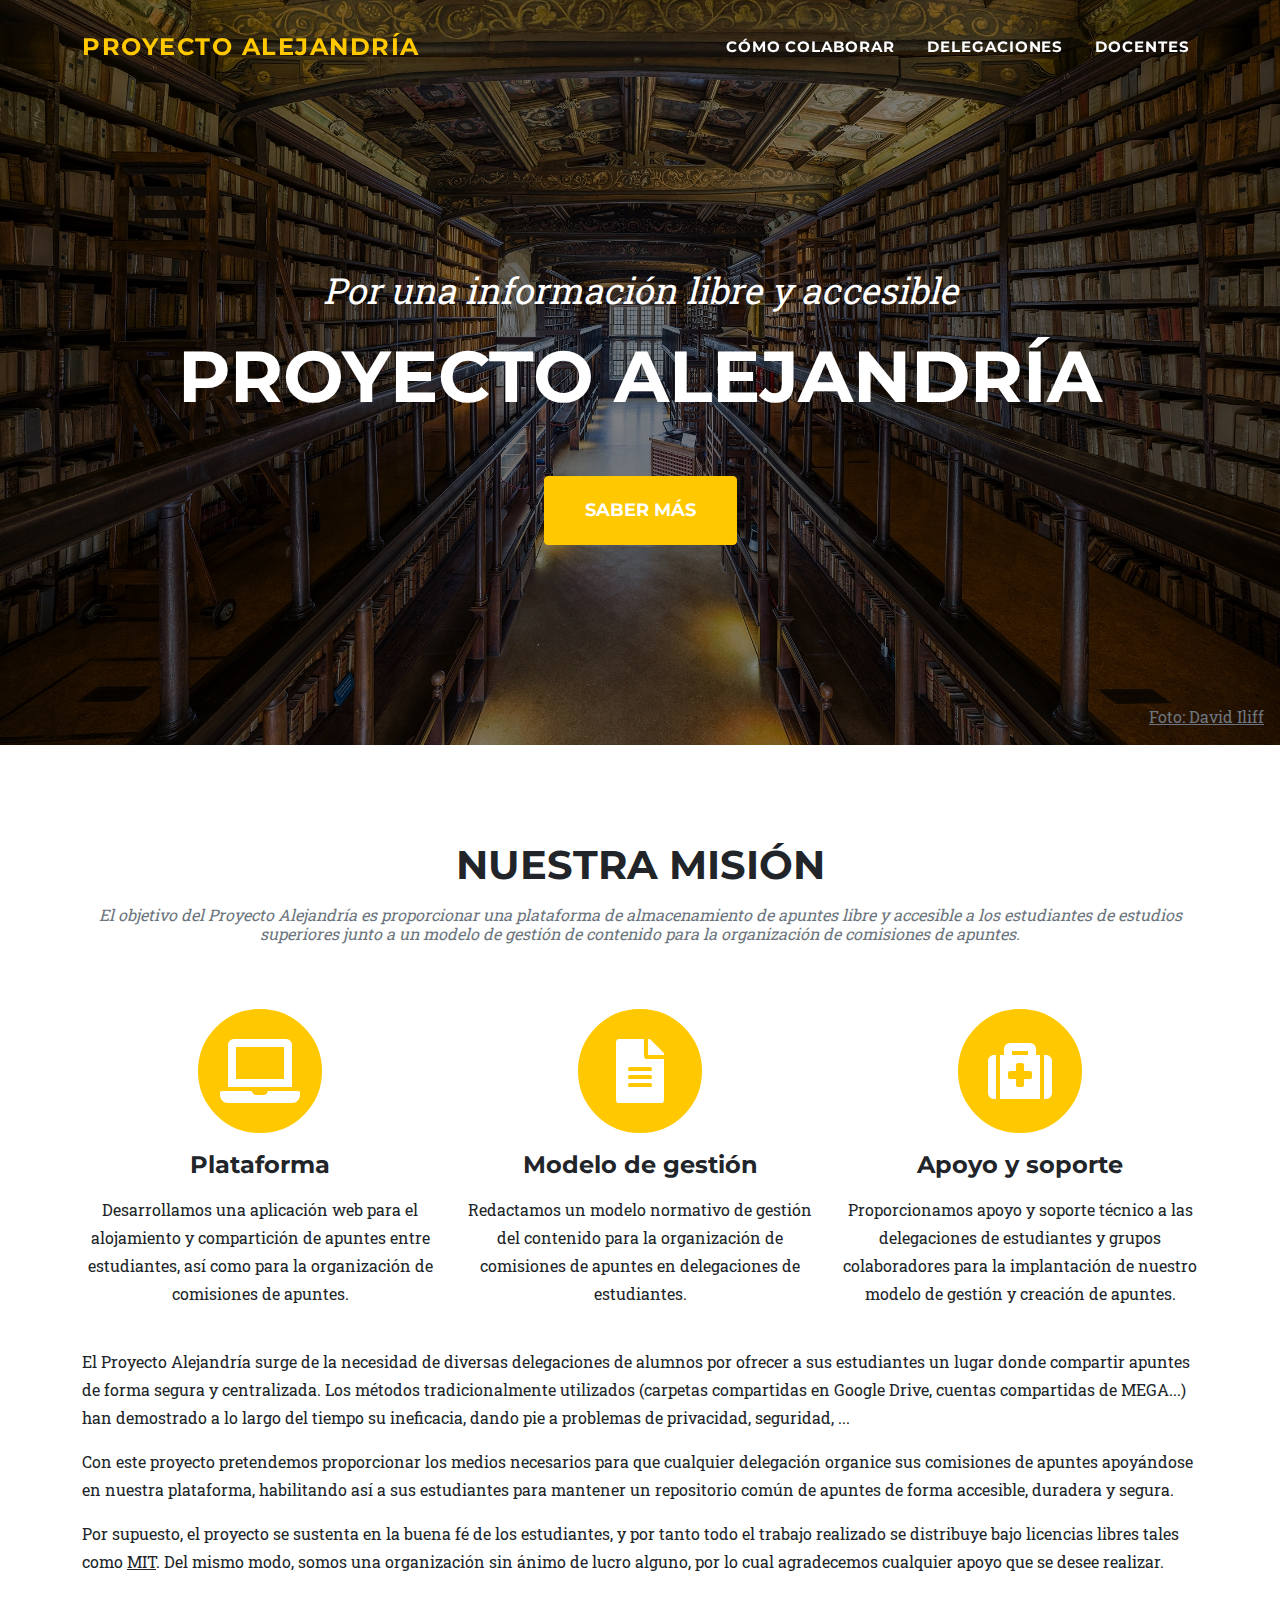
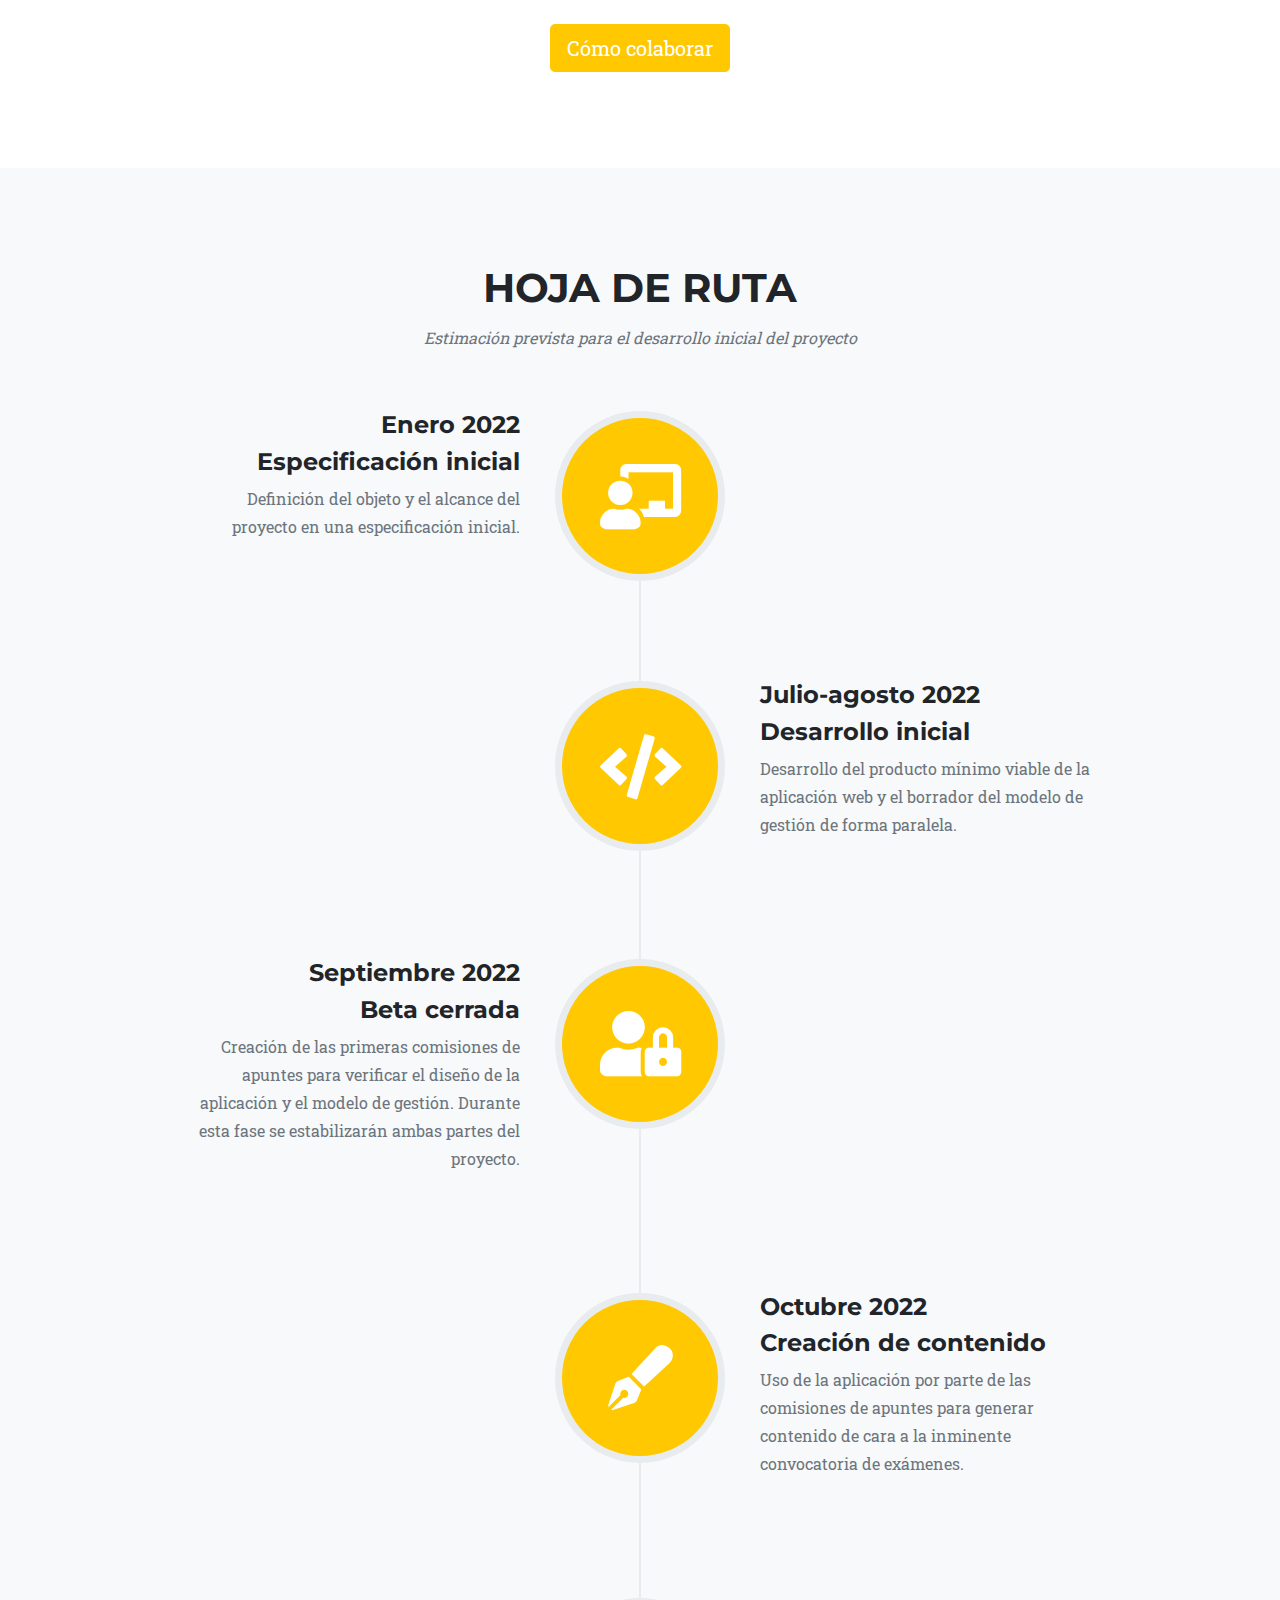
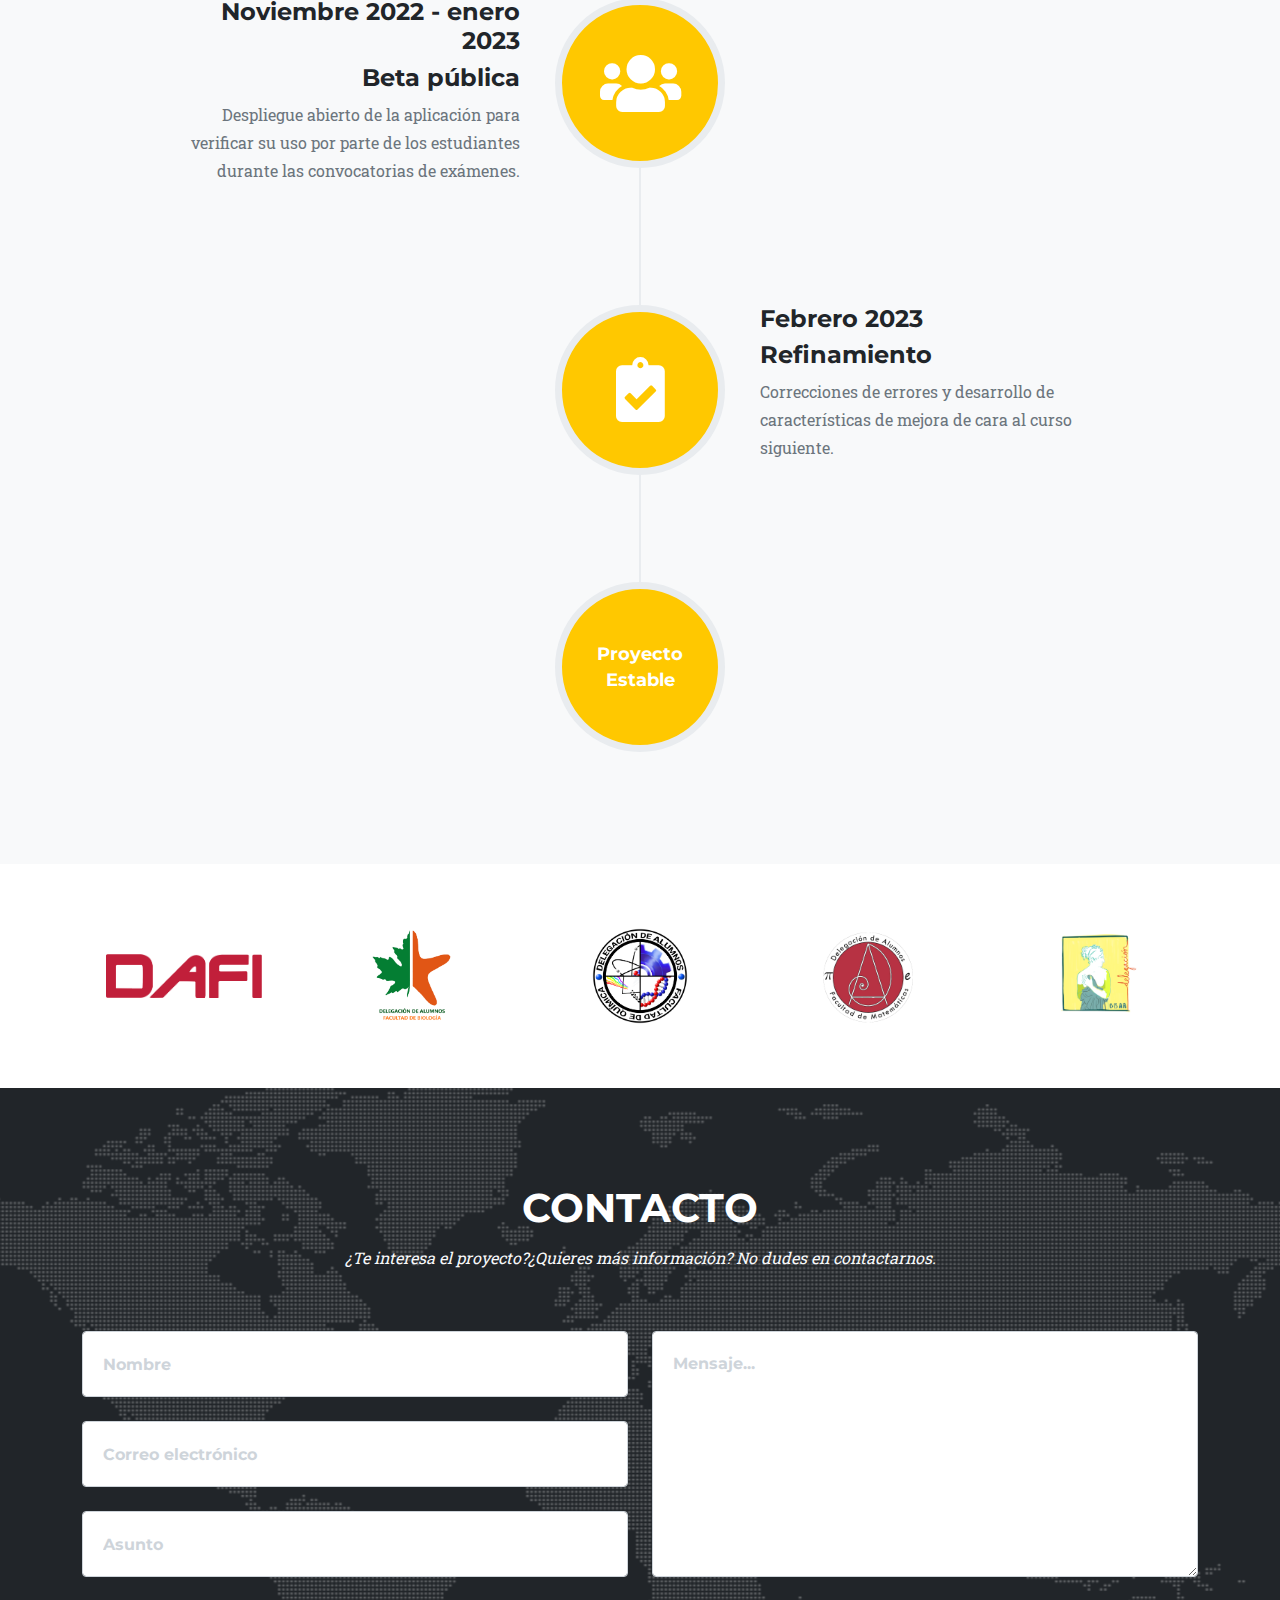
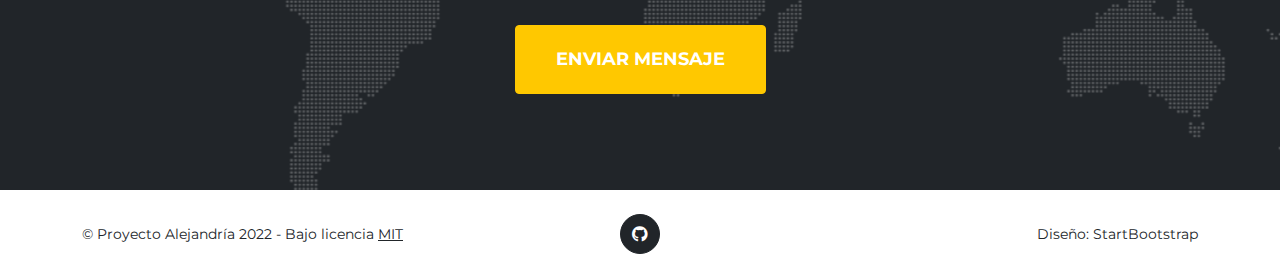
==== commit 8e205b09: "deploy: b49d8674a42ac4cbce5d02672a43932fb1c2c587" ====
--- a/index.html
+++ b/index.html
@@ -3,5 +3,5 @@
 Menú <i class="fas fa-bars ms-1"></i></button><div class="collapse navbar-collapse" id=navbarResponsive><ul class="navbar-nav text-uppercase ms-auto py-4 py-lg-0"><li class=nav-item><a class=nav-link href=/como-colaborar/ title="Cómo colaborar">Cómo colaborar</a></li><li class=nav-item><a class=nav-link href=/delegaciones/ title="Información para Delegaciones de Estudiantes">Delegaciones</a></li><li class=nav-item><a class=nav-link href=/docentes/ title="Información para docentes">Docentes</a></li></ul></div></div></nav><header class=masthead><div class=container><div class=masthead-subheading>Por una información libre y accesible</div><div class="masthead-heading text-uppercase">Proyecto Alejandría</div><a class="btn btn-primary btn-xl text-uppercase" href=#proyecto role=button title="Saber Más">Saber Más</a></div><div class=copyright><a class=text-muted href=https://commons.wikimedia.org/wiki/File:Duke_Humfrey%27s_Library_Interior_4,_Bodleian_Library,_Oxford,_UK_-_Diliff.jpg target=_blank title="Bodleian Library, Oxford, UK - Por David Iliff - Licencia CC BY-SA 3.0">Foto: David Iliff</a></div></header><section class=page-section id=proyecto><div class=container><div class=text-center><h2 class="section-heading text-uppercase">Nuestra Misión</h2><h3 class="section-subheading text-muted">El objetivo del Proyecto Alejandría es proporcionar una plataforma de almacenamiento de apuntes libre y accesible a los estudiantes de estudios superiores junto a un modelo de gestión de contenido para la organización de comisiones de apuntes.</h3></div><div class="row text-center"><div class=col-md-4><span class="fa-stack fa-4x"><i class="fas fa-circle fa-stack-2x text-primary"></i>
 <i class="fas fa-laptop fa-stack-1x fa-inverse"></i></span><h4 class=my-3>Plataforma</h4><p>Desarrollamos una aplicación web para el alojamiento y compartición de apuntes entre estudiantes, así como para la organización de comisiones de apuntes.</p></div><div class=col-md-4><span class="fa-stack fa-4x"><i class="fas fa-circle fa-stack-2x text-primary"></i>
 <i class="fas fa-file-alt fa-stack-1x fa-inverse"></i></span><h4 class=my-3>Modelo de gestión</h4><p>Redactamos un modelo normativo de gestión del contenido para la organización de comisiones de apuntes en delegaciones de estudiantes.</p></div><div class=col-md-4><span class="fa-stack fa-4x"><i class="fas fa-circle fa-stack-2x text-primary"></i>
-<i class="fas fa-medkit fa-stack-1x fa-inverse"></i></span><h4 class=my-3>Apoyo y soporte</h4><p>Proporcionamos apoyo y soporte técnico a las delegaciones de estudiantes y grupos colaboradores para la implantación de nuestro modelo de gestión y creación de apuntes.</p></div></div><div class=mt-4><p>El Proyecto Alejandría surge de la necesidad de diversas delegaciones de alumnos por ofrecer a sus estudiantes un lugar donde compartir apuntes de forma segura y centralizada. Los métodos tradicionalmente utilizados (carpetas compartidas en Google Drive, cuentas compartidas de MEGA...) han demostrado a lo largo del tiempo su ineficacia, dando pie a problemas de privacidad, seguridad, ...</p><p>Con este proyecto pretendemos proporcionar los medios necesarios para que cualquier delegación organice sus comisiones de apuntes apoyándose en nuestra plataforma, habilitando así a sus estudiantes para mantener un repositorio común de apuntes de forma accesible, duradera y segura.</p><p>Por supuesto, el proyecto se sustenta en la buena fé de los estudiantes, y por tanto todo el trabajo realizado se distribuye bajo licencias libres tales como <a class=link-dark href=https://opensource.org/licenses/MIT target=_blank title="Licencia MIT">MIT</a>. Del mismo modo, somos una organización sin ánimo de lucro alguno, por lo cual agradecemos cualquier apoyo que se desee realizar.</p><div class="text-center mt-5"><a href=/como-colaborar/ class="btn btn-primary btn-lg" title="¿Cómo puedo colaborar en el proyecto?">Cómo colaborar</a></div></div></div></section><section class="page-section bg-light" id=hoja-ruta><div class=container><div class=text-center><h2 class="section-heading text-uppercase">Hoja de Ruta</h2><h3 class="section-subheading text-muted">Estimación prevista para el desarrollo inicial del proyecto</h3></div><ul class=timeline><li><div class=timeline-image><i class="fas fa-chalkboard-teacher"></i></div><div class=timeline-panel><div class=timeline-heading><h4>Enero 2022</h4><h4 class=subheading>Especificación inicial</h4></div><div class=timeline-body><p class=text-muted>Definición del objeto y el alcance del proyecto en una especificación inicial.</p></div></div></li><li class=timeline-inverted><div class=timeline-image><i class="fas fa-code"></i></div><div class=timeline-panel><div class=timeline-heading><h4>Febrero 2022</h4><h4 class=subheading>Desarrollo inicial</h4></div><div class=timeline-body><p class=text-muted>Desarrollo del producto mínimo viable de la aplicación web y el borrador del modelo de gestión de forma paralela.</p></div></div></li><li><div class=timeline-image><i class="fas fa-user-lock"></i></div><div class=timeline-panel><div class=timeline-heading><h4>Marzo 2022</h4><h4 class=subheading>Beta cerrada</h4></div><div class=timeline-body><p class=text-muted>Creación de las primeras comisiones de apuntes para verificar el diseño de la aplicación y el modelo de gestión. Durante esta fase se estabilizarán ambas partes del proyecto.</p></div></div></li><li class=timeline-inverted><div class=timeline-image><i class="fas fa-pen-fancy"></i></div><div class=timeline-panel><div class=timeline-heading><h4>Abril 2022</h4><h4 class=subheading>Creación de contenido</h4></div><div class=timeline-body><p class=text-muted>Uso de la aplicación por parte de las comisiones de apuntes para generar contenido de cara a la inminente convocatoria de exámenes.</p></div></div></li><li><div class=timeline-image><i class="fas fa-users"></i></div><div class=timeline-panel><div class=timeline-heading><h4>Mayo-Junio 2022</h4><h4 class=subheading>Beta pública</h4></div><div class=timeline-body><p class=text-muted>Despliegue abierto de la aplicación para verificar su uso por parte de los estudiantes durante las convocatorias de exámenes.</p></div></div></li><li class=timeline-inverted><div class=timeline-image><i class="fas fa-clipboard-check"></i></div><div class=timeline-panel><div class=timeline-heading><h4>Julio 2022</h4><h4 class=subheading>Refinamiento</h4></div><div class=timeline-body><p class=text-muted>Correcciones de errores y desarrollo de características de mejora de cara al curso siguiente.</p></div></div></li><li><div class=timeline-image><h4>Proyecto<br>Estable</h4></div></li></ul></div></section><div class=py-5><div class=container><div class="row row-cols-sm-3 row-cols-lg-5 align-items-center"><div class="col my-3"><a href=https://www.dafium.es/ title="Delegación de Alumnos de la Facultad de Informática" target=_blank><img class="img-fluid img-brand d-block mx-auto" src=/img/partners/dafi.png alt="Delegación de Alumnos de la Facultad de Informática"></a></div><div class="col my-3"><a href=https://www.um.es/web/biologia/facultad/gestion/delegacion-de-estudiantes title="Delegación de Alumnos de la Facultad de Biología" target=_blank><img class="img-fluid img-brand d-block mx-auto" style=height:6rem src=/img/partners/biologia.png alt="Delegación de Alumnos de la Facultad de Biología"></a></div><div class="col my-3"><a href=https://www.um.es/web/quimica/conoce-la-facultad/estructura/representacion-estudiantes/delegacion-alumnos title="Delegación de Alumnos de la Facultad de Química" target=_blank><img class="img-fluid img-brand d-block mx-auto" style=height:6rem src=/img/partners/delequium.png alt="Delegación de Alumnos de la Facultad de Química"></a></div><div class="col my-3"><a href=https://www.um.es/web/matematicas/conoce-la-facultad/estructura/delegacion-estudiantes title="Delegación de Alumnos de la Facultad de Matemáticas" target=_blank><img class="img-fluid img-brand d-block mx-auto" style=height:6rem src=/img/partners/damatem.png alt="Delegación de Alumnos de la Facultad de Matemáticas"></a></div><div class="col my-3"><a href=https://www.um.es/web/bellasartes/perfil/estudiantes/representacion/delegacion title="Delegación de Alumnos de la Facultad de Bellas Artes" target=_blank><img class="img-fluid img-brand d-block mx-auto" style=height:6rem src=/img/partners/bbaa.png alt="Delegación de Alumnos de la Facultad de Bellas Artes"></a></div></div></div></div><section class=page-section id=contacto><div class=container><div class=text-center><h2 class="section-heading text-uppercase">Contacto</h2><h3 class="section-subheading text-light">¿Te interesa el proyecto?¿Quieres más información? No dudes en contactarnos.</h3></div><form action=https://formspree.io/f/mwkyvnyo method=post><div class="row align-items-stretch mb-5"><div class=col-md-6><div class=form-group><input class=form-control name=name type=text placeholder=Nombre required></div><div class=form-group><input class=form-control name=email type=email placeholder="Correo electrónico" required></div><div class="form-group mb-md-0"><input class=form-control name=subject type=text placeholder=Asunto required></div></div><div class=col-md-6><div class="form-group form-group-textarea mb-md-0"><textarea class=form-control name=message placeholder=Mensaje... required></textarea></div></div></div><div class=text-center><button class="btn btn-primary btn-xl text-uppercase" type=submit>Enviar mensaje</button></div></form></div></section><footer class="footer py-4"><div class=container><div class="row align-items-center"><div class="col-lg-4 text-lg-start">&copy; Proyecto Alejandría 2022 - Bajo licencia <a class=link-dark href=https://opensource.org/licenses/MIT target=_blank title="Licencia MIT">MIT</a></div><div class="col-lg-4 my-3 my-lg-0"><a class="btn btn-dark btn-social mx-2" href=https://github.com/proyecto-alejandria title="Proyecto Alejandría en GitHub" target=_blank><i class="fab fa-github"></i></a></div><div class="col-lg-4 text-lg-end"><a class="link-dark text-decoration-none" href=https://github.com/StartBootstrap/startbootstrap-agency target=_blank>Diseño: StartBootstrap</a></div></div></div></footer><script src=https://cdn.jsdelivr.net/npm/bootstrap@5.1.3/dist/js/bootstrap.bundle.min.js></script>
+<i class="fas fa-medkit fa-stack-1x fa-inverse"></i></span><h4 class=my-3>Apoyo y soporte</h4><p>Proporcionamos apoyo y soporte técnico a las delegaciones de estudiantes y grupos colaboradores para la implantación de nuestro modelo de gestión y creación de apuntes.</p></div></div><div class=mt-4><p>El Proyecto Alejandría surge de la necesidad de diversas delegaciones de alumnos por ofrecer a sus estudiantes un lugar donde compartir apuntes de forma segura y centralizada. Los métodos tradicionalmente utilizados (carpetas compartidas en Google Drive, cuentas compartidas de MEGA...) han demostrado a lo largo del tiempo su ineficacia, dando pie a problemas de privacidad, seguridad, ...</p><p>Con este proyecto pretendemos proporcionar los medios necesarios para que cualquier delegación organice sus comisiones de apuntes apoyándose en nuestra plataforma, habilitando así a sus estudiantes para mantener un repositorio común de apuntes de forma accesible, duradera y segura.</p><p>Por supuesto, el proyecto se sustenta en la buena fé de los estudiantes, y por tanto todo el trabajo realizado se distribuye bajo licencias libres tales como <a class=link-dark href=https://opensource.org/licenses/MIT target=_blank title="Licencia MIT">MIT</a>. Del mismo modo, somos una organización sin ánimo de lucro alguno, por lo cual agradecemos cualquier apoyo que se desee realizar.</p><div class="text-center mt-5"><a href=/como-colaborar/ class="btn btn-primary btn-lg" title="¿Cómo puedo colaborar en el proyecto?">Cómo colaborar</a></div></div></div></section><section class="page-section bg-light" id=hoja-ruta><div class=container><div class=text-center><h2 class="section-heading text-uppercase">Hoja de Ruta</h2><h3 class="section-subheading text-muted">Estimación prevista para el desarrollo inicial del proyecto</h3></div><ul class=timeline><li><div class=timeline-image><i class="fas fa-chalkboard-teacher"></i></div><div class=timeline-panel><div class=timeline-heading><h4>Enero 2022</h4><h4 class=subheading>Especificación inicial</h4></div><div class=timeline-body><p class=text-muted>Definición del objeto y el alcance del proyecto en una especificación inicial.</p></div></div></li><li class=timeline-inverted><div class=timeline-image><i class="fas fa-code"></i></div><div class=timeline-panel><div class=timeline-heading><h4>Julio-agosto 2022</h4><h4 class=subheading>Desarrollo inicial</h4></div><div class=timeline-body><p class=text-muted>Desarrollo del producto mínimo viable de la aplicación web y el borrador del modelo de gestión de forma paralela.</p></div></div></li><li><div class=timeline-image><i class="fas fa-user-lock"></i></div><div class=timeline-panel><div class=timeline-heading><h4>Septiembre 2022</h4><h4 class=subheading>Beta cerrada</h4></div><div class=timeline-body><p class=text-muted>Creación de las primeras comisiones de apuntes para verificar el diseño de la aplicación y el modelo de gestión. Durante esta fase se estabilizarán ambas partes del proyecto.</p></div></div></li><li class=timeline-inverted><div class=timeline-image><i class="fas fa-pen-fancy"></i></div><div class=timeline-panel><div class=timeline-heading><h4>Octubre 2022</h4><h4 class=subheading>Creación de contenido</h4></div><div class=timeline-body><p class=text-muted>Uso de la aplicación por parte de las comisiones de apuntes para generar contenido de cara a la inminente convocatoria de exámenes.</p></div></div></li><li><div class=timeline-image><i class="fas fa-users"></i></div><div class=timeline-panel><div class=timeline-heading><h4>Noviembre 2022 - enero 2023</h4><h4 class=subheading>Beta pública</h4></div><div class=timeline-body><p class=text-muted>Despliegue abierto de la aplicación para verificar su uso por parte de los estudiantes durante las convocatorias de exámenes.</p></div></div></li><li class=timeline-inverted><div class=timeline-image><i class="fas fa-clipboard-check"></i></div><div class=timeline-panel><div class=timeline-heading><h4>Febrero 2023</h4><h4 class=subheading>Refinamiento</h4></div><div class=timeline-body><p class=text-muted>Correcciones de errores y desarrollo de características de mejora de cara al curso siguiente.</p></div></div></li><li><div class=timeline-image><h4>Proyecto<br>Estable</h4></div></li></ul></div></section><div class=py-5><div class=container><div class="row row-cols-sm-3 row-cols-lg-5 align-items-center"><div class="col my-3"><a href=https://www.dafium.es/ title="Delegación de Alumnos de la Facultad de Informática" target=_blank><img class="img-fluid img-brand d-block mx-auto" src=/img/partners/dafi.png alt="Delegación de Alumnos de la Facultad de Informática"></a></div><div class="col my-3"><a href=https://www.um.es/web/biologia/facultad/gestion/delegacion-de-estudiantes title="Delegación de Alumnos de la Facultad de Biología" target=_blank><img class="img-fluid img-brand d-block mx-auto" style=height:6rem src=/img/partners/biologia.png alt="Delegación de Alumnos de la Facultad de Biología"></a></div><div class="col my-3"><a href=https://www.um.es/web/quimica/conoce-la-facultad/estructura/representacion-estudiantes/delegacion-alumnos title="Delegación de Alumnos de la Facultad de Química" target=_blank><img class="img-fluid img-brand d-block mx-auto" style=height:6rem src=/img/partners/delequium.png alt="Delegación de Alumnos de la Facultad de Química"></a></div><div class="col my-3"><a href=https://www.um.es/web/matematicas/conoce-la-facultad/estructura/delegacion-estudiantes title="Delegación de Alumnos de la Facultad de Matemáticas" target=_blank><img class="img-fluid img-brand d-block mx-auto" style=height:6rem src=/img/partners/damatem.png alt="Delegación de Alumnos de la Facultad de Matemáticas"></a></div><div class="col my-3"><a href=https://www.um.es/web/bellasartes/perfil/estudiantes/representacion/delegacion title="Delegación de Alumnos de la Facultad de Bellas Artes" target=_blank><img class="img-fluid img-brand d-block mx-auto" style=height:6rem src=/img/partners/bbaa.png alt="Delegación de Alumnos de la Facultad de Bellas Artes"></a></div></div></div></div><section class=page-section id=contacto><div class=container><div class=text-center><h2 class="section-heading text-uppercase">Contacto</h2><h3 class="section-subheading text-light">¿Te interesa el proyecto?¿Quieres más información? No dudes en contactarnos.</h3></div><form action=https://formspree.io/f/mwkyvnyo method=post><div class="row align-items-stretch mb-5"><div class=col-md-6><div class=form-group><input class=form-control name=name type=text placeholder=Nombre required></div><div class=form-group><input class=form-control name=email type=email placeholder="Correo electrónico" required></div><div class="form-group mb-md-0"><input class=form-control name=subject type=text placeholder=Asunto required></div></div><div class=col-md-6><div class="form-group form-group-textarea mb-md-0"><textarea class=form-control name=message placeholder=Mensaje... required></textarea></div></div></div><div class=text-center><button class="btn btn-primary btn-xl text-uppercase" type=submit>Enviar mensaje</button></div></form></div></section><footer class="footer py-4"><div class=container><div class="row align-items-center"><div class="col-lg-4 text-lg-start">&copy; Proyecto Alejandría 2022 - Bajo licencia <a class=link-dark href=https://opensource.org/licenses/MIT target=_blank title="Licencia MIT">MIT</a></div><div class="col-lg-4 my-3 my-lg-0"><a class="btn btn-dark btn-social mx-2" href=https://github.com/proyecto-alejandria title="Proyecto Alejandría en GitHub" target=_blank><i class="fab fa-github"></i></a></div><div class="col-lg-4 text-lg-end"><a class="link-dark text-decoration-none" href=https://github.com/StartBootstrap/startbootstrap-agency target=_blank>Diseño: StartBootstrap</a></div></div></div></footer><script src=https://cdn.jsdelivr.net/npm/bootstrap@5.1.3/dist/js/bootstrap.bundle.min.js></script>
 <script src=/js/home.078319189ae0132d919660f24d5e4fb6f93fa669568d945495b2c49f34165486.js></script></body></html>